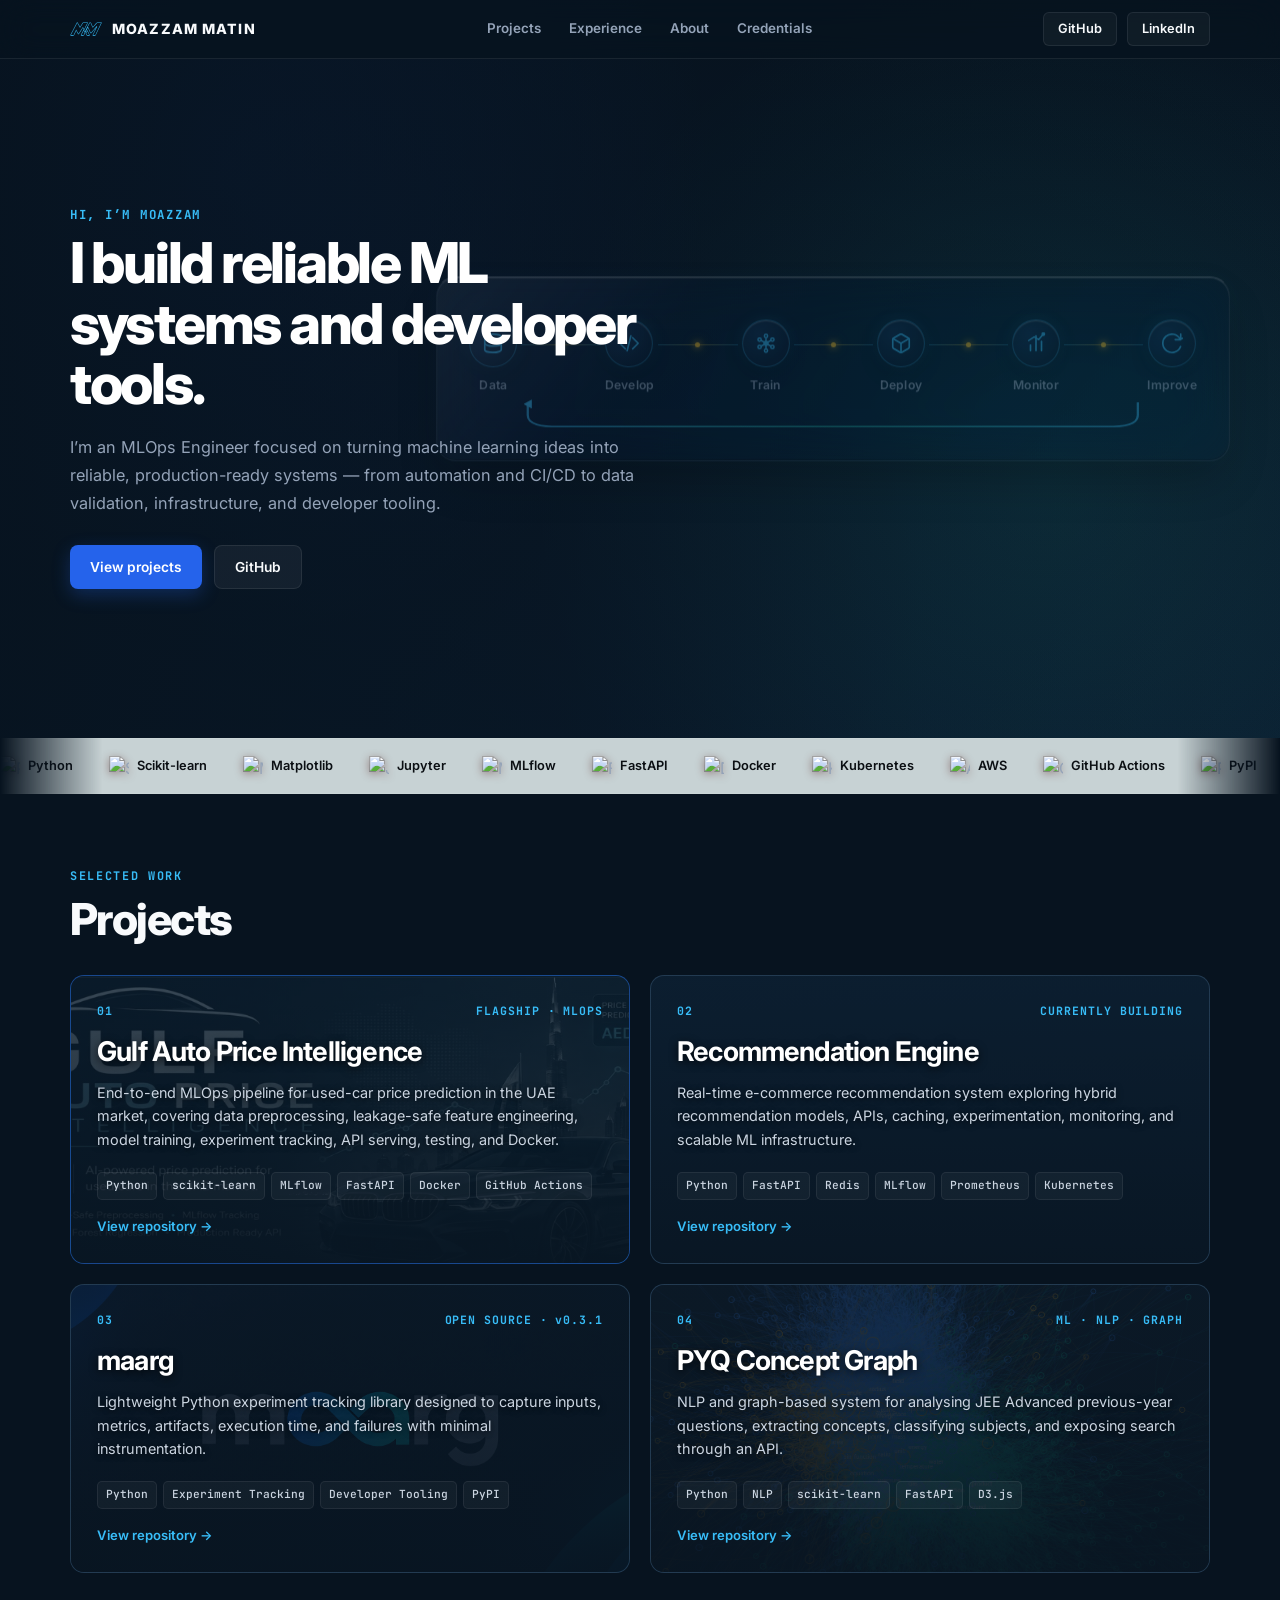
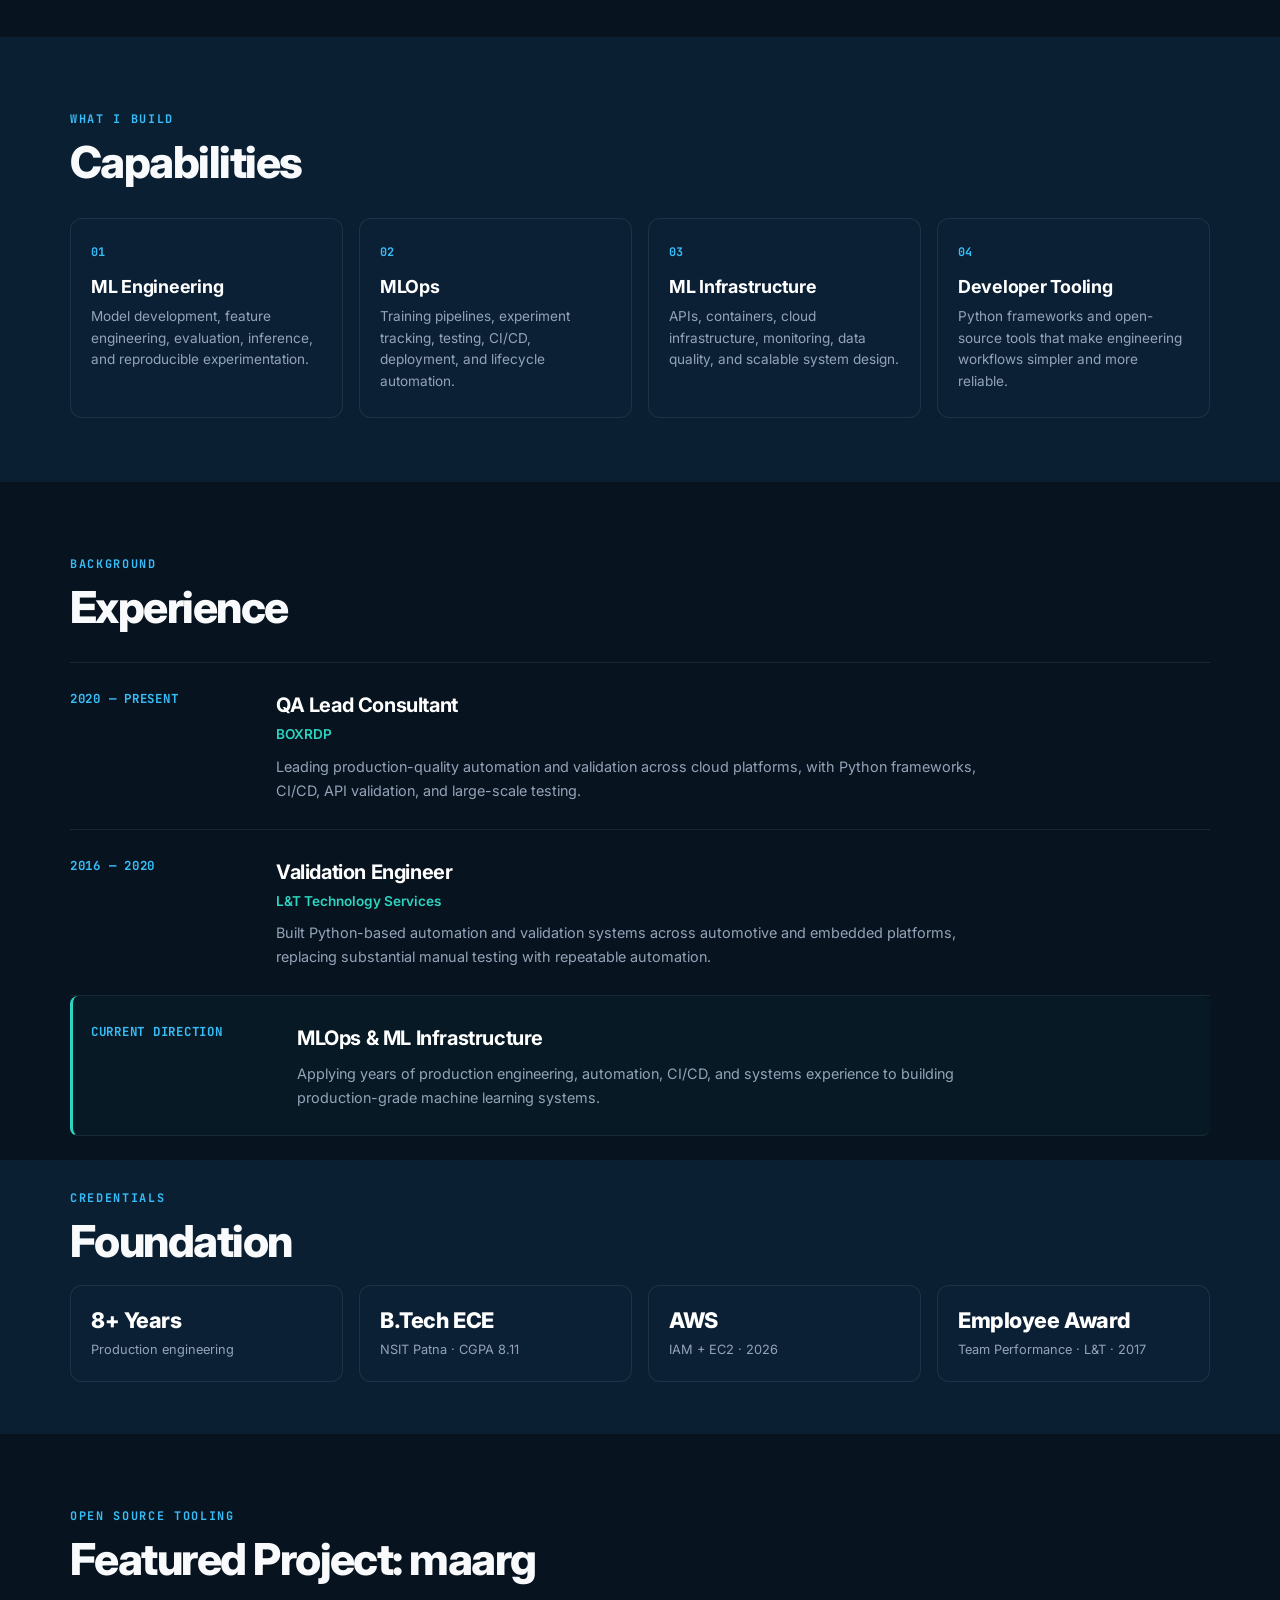
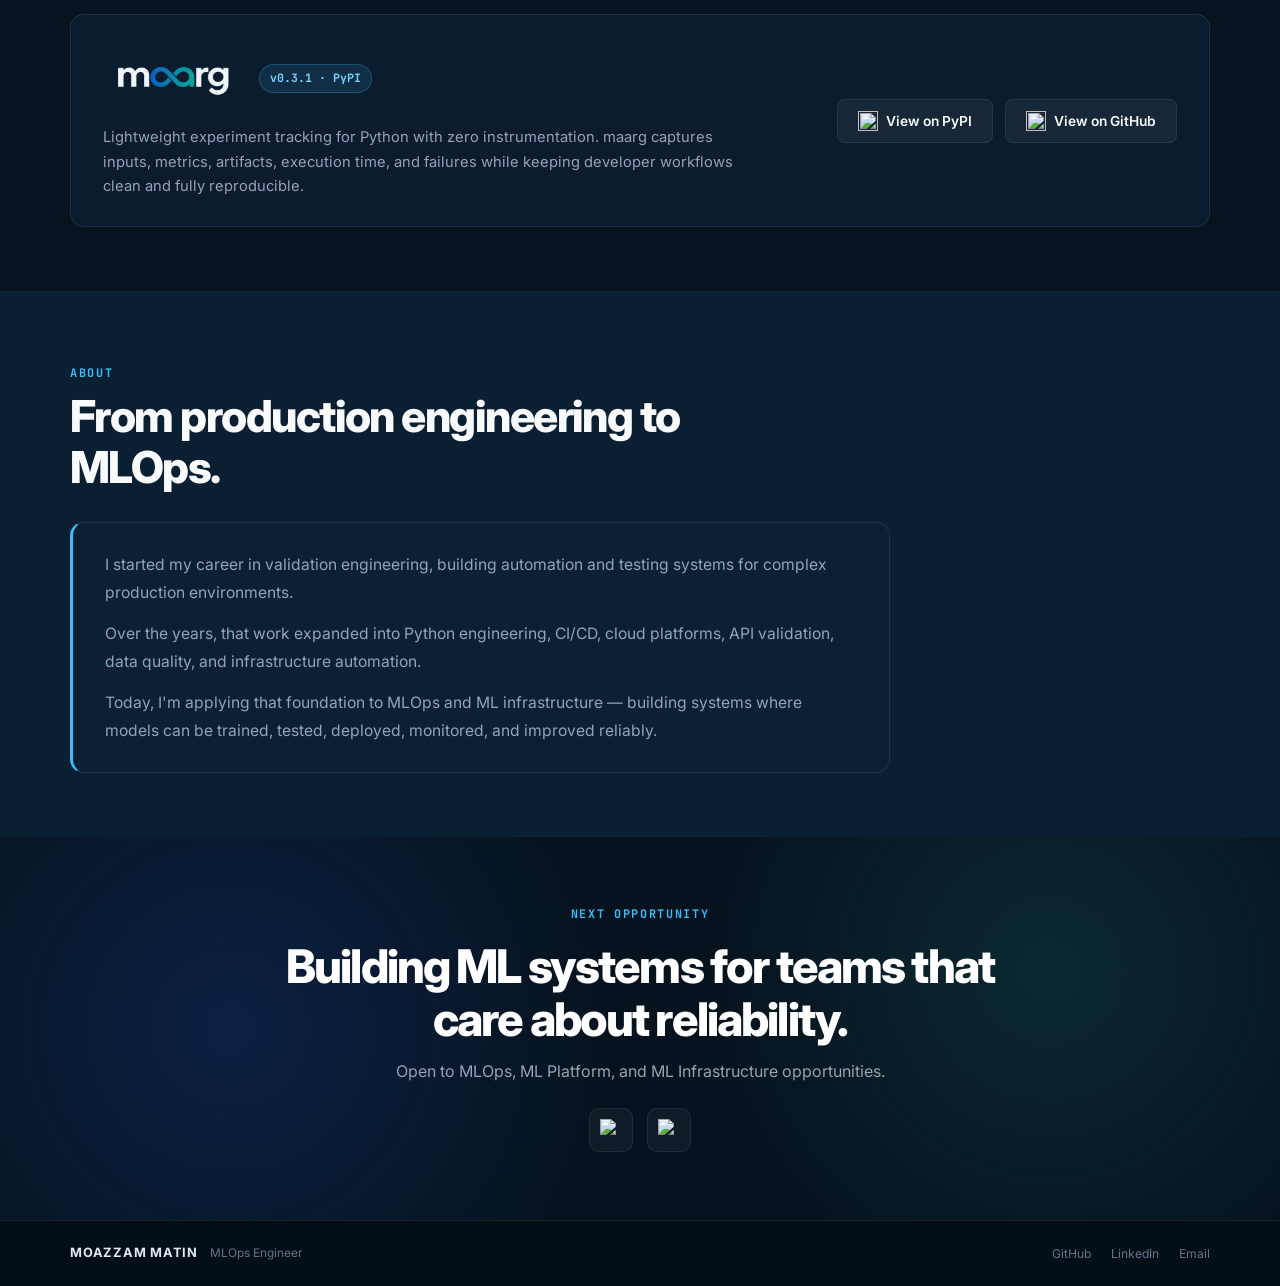
==== index.html @ cef6c8f9 "Use dedicated square favicon" ====
<!DOCTYPE html>
<html lang="en">
<head>
    <meta charset="UTF-8">
    <meta name="viewport" content="width=device-width, initial-scale=1.0">

    <meta
        name="description"
        content="Moazzam Matin — MLOps Engineer building reliable ML systems, infrastructure, and developer tooling."
    >

    <title>Moazzam Matin | MLOps Engineer</title>

    <link rel="preconnect" href="https://fonts.googleapis.com">
    <link rel="preconnect" href="https://fonts.gstatic.com" crossorigin>
    <link href="https://fonts.googleapis.com/css2?family=Inter:wght@400;500;600;700;800&family=JetBrains+Mono:wght@400;500;600&display=swap" rel="stylesheet">
    
    <link rel="icon" type="image/svg+xml" href="assets/favicon.svg" sizes="any">
    <link rel="stylesheet" href="css/style.css">
</head>

<body>

    <header>
        <nav>
            <a href="./" class="logo">
                <img src="assets/moazzam_matin_monogram.svg" alt="Moazzam Matin monogram">
                <span>MOAZZAM MATIN</span>
            </a>

            <div class="nav-links">
                <a href="#projects">Projects</a>
                <a href="#experience">Experience</a>
                <a href="#about">About</a>
                <a href="#credentials">Credentials</a>
            </div>

            <div class="nav-actions">
                <a href="https://github.com/Moazzam-Matin" target="_blank" rel="noopener">
                    GitHub
                </a>
                <a href="https://www.linkedin.com/in/moazzam-m-6a736b8b/" target="_blank" rel="noopener">
                    LinkedIn
                </a>
            </div>
        </nav>
    </header>

    <main>

        <!-- HERO -->
        <section id="hero">
            <div class="hero-content">
                <p class="eyebrow">HI, I’M MOAZZAM</p>
                <h1>
                    I build reliable
                    ML systems and
                    developer tools.
                </h1>

                <p class="hero-description">
                    I’m an MLOps Engineer focused on turning machine learning
                    ideas into reliable, production-ready systems — from
                    automation and CI/CD to data validation, infrastructure,
                    and developer tooling.
                </p>

                <div class="hero-actions">
                    <a href="#projects" class="button button-primary">
                        View projects
                    </a>

                    <a
                        href="https://github.com/Moazzam-Matin"
                        target="_blank"
                        rel="noopener"
                        class="button button-secondary"
                    >
                        GitHub
                    </a>
                </div>
            </div>

            <!-- MLOps Lifecycle Iconic Glass View -->
            <div class="mlops-glass-stage" aria-label="MLOps Production Lifecycle">
                <div class="glass-glare"></div>

                <div class="lifecycle-track">
                    <!-- 1. DATA -->
                    <div class="lifecycle-item">
                        <div class="lifecycle-icon-wrap" title="Data validation and pipelines">
                            <svg class="lifecycle-icon" viewBox="0 0 24 24" fill="none" stroke="currentColor" stroke-width="1.8" stroke-linecap="round" stroke-linejoin="round">
                                <ellipse cx="12" cy="5" rx="9" ry="3"></ellipse>
                                <path d="M21 12c0 1.66-4 3-9 3s-9-1.34-9-3"></path>
                                <path d="M3 5v14c0 1.66 4 3 9 3s9-1.34 9-3V5"></path>
                            </svg>
                        </div>
                        <span class="lifecycle-label">Data</span>
                    </div>

                    <div class="lifecycle-connector">
                        <span class="connector-line"></span>
                        <span class="connector-dot"></span>
                    </div>

                    <!-- 2. DEVELOP -->
                    <div class="lifecycle-item">
                        <div class="lifecycle-icon-wrap" title="Code, test, and feature engineering">
                            <svg class="lifecycle-icon" viewBox="0 0 24 24" fill="none" stroke="currentColor" stroke-width="1.8" stroke-linecap="round" stroke-linejoin="round">
                                <polyline points="16 18 22 12 16 6"></polyline>
                                <polyline points="8 6 2 12 8 18"></polyline>
                                <line x1="14" y1="4" x2="10" y2="20"></line>
                            </svg>
                        </div>
                        <span class="lifecycle-label">Develop</span>
                    </div>

                    <div class="lifecycle-connector">
                        <span class="connector-line"></span>
                        <span class="connector-dot"></span>
                    </div>

                    <!-- 3. TRAIN -->
                    <div class="lifecycle-item">
                        <div class="lifecycle-icon-wrap" title="Training and experiment tracking">
                            <svg class="lifecycle-icon" viewBox="0 0 24 24" fill="none" stroke="currentColor" stroke-width="1.6" stroke-linecap="round" stroke-linejoin="round">
                                <circle cx="12" cy="12" r="2.2" fill="currentColor"></circle>
                                <circle cx="12" cy="4" r="1.8"></circle>
                                <circle cx="19" cy="8" r="1.8"></circle>
                                <circle cx="19" cy="16" r="1.8"></circle>
                                <circle cx="12" cy="20" r="1.8"></circle>
                                <circle cx="5" cy="16" r="1.8"></circle>
                                <circle cx="5" cy="8" r="1.8"></circle>
                                <line x1="12" y1="6.2" x2="12" y2="9.8"></line>
                                <line x1="17.2" y1="9" x2="13.8" y2="10.8"></line>
                                <line x1="17.2" y1="15" x2="13.8" y2="13.2"></line>
                                <line x1="12" y1="17.8" x2="12" y2="14.2"></line>
                                <line x1="6.8" y1="15" x2="10.2" y2="13.2"></line>
                                <line x1="6.8" y1="9" x2="10.2" y2="10.8"></line>
                            </svg>
                        </div>
                        <span class="lifecycle-label">Train</span>
                    </div>

                    <div class="lifecycle-connector">
                        <span class="connector-line"></span>
                        <span class="connector-dot"></span>
                    </div>

                    <!-- 4. DEPLOY -->
                    <div class="lifecycle-item">
                        <div class="lifecycle-icon-wrap" title="Containerization and serving">
                            <svg class="lifecycle-icon" viewBox="0 0 24 24" fill="none" stroke="currentColor" stroke-width="1.8" stroke-linecap="round" stroke-linejoin="round">
                                <path d="M21 16V8a2 2 0 0 0-1-1.73l-7-4a2 2 0 0 0-2 0l-7 4A2 2 0 0 0 3 8v8a2 2 0 0 0 1 1.73l7 4a2 2 0 0 0 2 0l7-4A2 2 0 0 0 21 16z"></path>
                                <polyline points="3.27 6.96 12 12.01 20.73 6.96"></polyline>
                                <line x1="12" y1="22.08" x2="12" y2="12"></line>
                            </svg>
                        </div>
                        <span class="lifecycle-label">Deploy</span>
                    </div>

                    <div class="lifecycle-connector">
                        <span class="connector-line"></span>
                        <span class="connector-dot"></span>
                    </div>

                    <!-- 5. MONITOR -->
                    <div class="lifecycle-item">
                        <div class="lifecycle-icon-wrap" title="Observability and metrics">
                            <svg class="lifecycle-icon" viewBox="0 0 24 24" fill="none" stroke="currentColor" stroke-width="1.8" stroke-linecap="round" stroke-linejoin="round">
                                <line x1="18" y1="20" x2="18" y2="10"></line>
                                <line x1="12" y1="20" x2="12" y2="4"></line>
                                <line x1="6" y1="20" x2="6" y2="14"></line>
                                <polyline points="4 9 10 5 15 8 20 2" stroke-width="1.6"></polyline>
                                <circle cx="20" cy="2" r="1.2" fill="currentColor"></circle>
                            </svg>
                        </div>
                        <span class="lifecycle-label">Monitor</span>
                    </div>

                    <div class="lifecycle-connector">
                        <span class="connector-line"></span>
                        <span class="connector-dot"></span>
                    </div>

                    <!-- 6. IMPROVE -->
                    <div class="lifecycle-item">
                        <div class="lifecycle-icon-wrap" title="Retraining and feedback loop">
                            <svg class="lifecycle-icon" viewBox="0 0 24 24" fill="none" stroke="currentColor" stroke-width="1.8" stroke-linecap="round" stroke-linejoin="round">
                                <path d="M21.5 2v6h-6"></path>
                                <path d="M21.34 15.57a10 10 0 1 1-.57-8.38l5.67-1.19"></path>
                            </svg>
                        </div>
                        <span class="lifecycle-label">Improve</span>
                    </div>
                </div>

                <!-- Continuous feedback loop arrow -->
                <div class="lifecycle-loop">
                    <svg class="lifecycle-loop-svg" viewBox="0 0 520 34" fill="none" preserveAspectRatio="none">
                        <defs>
                            <linearGradient id="returnGradient" x1="100%" y1="0%" x2="0%" y2="0%">
                                <stop offset="0%" stop-color="#38BDF8" stop-opacity="0.85" />
                                <stop offset="50%" stop-color="#2DD4BF" stop-opacity="0.65" />
                                <stop offset="100%" stop-color="#38BDF8" stop-opacity="0.85" />
                            </linearGradient>
                            <marker id="arrow" viewBox="0 0 10 10" refX="5" refY="3" markerWidth="6" markerHeight="6" orient="auto-start-reverse">
                                <path d="M 0 6 L 5 0 L 10 6 z" fill="#38BDF8" />
                            </marker>
                        </defs>
                        <path d="M 478 2 V 16 C 478 26 468 28 456 28 H 64 C 52 28 42 26 42 16 V 4" stroke="url(#returnGradient)" stroke-width="1.6" fill="none" marker-end="url(#arrow)" />
                    </svg>
                </div>
            </div>
        </section>

        <!-- TECHNOLOGY STRIP -->
        <section class="technology-strip">
            <div class="technology-track">

                <!-- SET 1 -->
                <div class="technology-item">
                    <img src="https://cdn.jsdelivr.net/gh/devicons/devicon@latest/icons/python/python-original.svg" alt="Python">
                    <span>Python</span>
                </div>

                <div class="technology-item">
                    <img src="https://cdn.jsdelivr.net/gh/devicons/devicon@latest/icons/scikitlearn/scikitlearn-original.svg" alt="Scikit-learn">
                    <span>Scikit-learn</span>
                </div>

                <div class="technology-item">
                    <img src="https://cdn.jsdelivr.net/gh/devicons/devicon@latest/icons/matplotlib/matplotlib-original.svg" alt="Matplotlib">
                    <span>Matplotlib</span>
                </div>

                <div class="technology-item">
                    <img src="https://cdn.jsdelivr.net/gh/devicons/devicon@latest/icons/jupyter/jupyter-original-wordmark.svg" alt="Jupyter">
                    <span>Jupyter</span>
                </div>

                <div class="technology-item">
                    <img src="https://cdn.simpleicons.org/mlflow" alt="MLflow">
                    <span>MLflow</span>
                </div>

                <div class="technology-item">
                    <img src="https://cdn.simpleicons.org/fastapi" alt="FastAPI">
                    <span>FastAPI</span>
                </div>

                <div class="technology-item">
                    <img src="https://cdn.jsdelivr.net/gh/devicons/devicon@latest/icons/docker/docker-original.svg" alt="Docker">
                    <span>Docker</span>
                </div>

                <div class="technology-item">
                    <img src="https://cdn.jsdelivr.net/gh/devicons/devicon@latest/icons/kubernetes/kubernetes-original.svg" alt="Kubernetes">
                    <span>Kubernetes</span>
                </div>

                <div class="technology-item">
                    <img src="https://cdn.jsdelivr.net/gh/devicons/devicon@latest/icons/amazonwebservices/amazonwebservices-original-wordmark.svg" alt="AWS">
                    <span>AWS</span>
                </div>

                <div class="technology-item">
                    <img src="https://cdn.jsdelivr.net/gh/devicons/devicon@latest/icons/githubactions/githubactions-original.svg" alt="GitHub Actions">
                    <span>GitHub Actions</span>
                </div>

                <div class="technology-item">
                    <img src="https://cdn.jsdelivr.net/gh/devicons/devicon@latest/icons/pypi/pypi-original.svg" alt="PyPI">
                    <span>PyPI</span>
                </div>

                <div class="technology-item">
                    <img src="https://cdn.jsdelivr.net/gh/devicons/devicon@latest/icons/git/git-original.svg" alt="Git">
                    <span>Git</span>
                </div>

                <div class="technology-item">
                    <img src="https://cdn.jsdelivr.net/gh/devicons/devicon@latest/icons/github/github-original.svg" alt="GitHub">
                    <span>GitHub</span>
                </div>

                <div class="technology-item">
                    <img src="https://cdn.jsdelivr.net/gh/devicons/devicon@latest/icons/pytest/pytest-original.svg" alt="pytest">
                    <span>pytest</span>
                </div>

                <div class="technology-item">
                    <img src="https://cdn.jsdelivr.net/gh/devicons/devicon@latest/icons/postgresql/postgresql-original.svg" alt="PostgreSQL">
                    <span>PostgreSQL</span>
                </div>

                <div class="technology-item">
                    <img src="https://cdn.jsdelivr.net/gh/devicons/devicon@latest/icons/mysql/mysql-original.svg" alt="MySQL">
                    <span>MySQL</span>
                </div>


                <!-- SET 2 — DUPLICATE FOR CONTINUOUS LOOP -->
                <div class="technology-item">
                    <img src="https://cdn.jsdelivr.net/gh/devicons/devicon@latest/icons/python/python-original.svg" alt="Python">
                    <span>Python</span>
                </div>

                <div class="technology-item">
                    <img src="https://cdn.jsdelivr.net/gh/devicons/devicon@latest/icons/scikitlearn/scikitlearn-original.svg" alt="Scikit-learn">
                    <span>Scikit-learn</span>
                </div>

                <div class="technology-item">
                    <img src="https://cdn.jsdelivr.net/gh/devicons/devicon@latest/icons/matplotlib/matplotlib-original.svg" alt="Matplotlib">
                    <span>Matplotlib</span>
                </div>

                <div class="technology-item">
                    <img src="https://cdn.jsdelivr.net/gh/devicons/devicon@latest/icons/jupyter/jupyter-original-wordmark.svg" alt="Jupyter">
                    <span>Jupyter</span>
                </div>

                <div class="technology-item">
                    <img src="https://cdn.simpleicons.org/mlflow" alt="MLflow">
                    <span>MLflow</span>
                </div>

                <div class="technology-item">
                    <img src="https://cdn.simpleicons.org/fastapi" alt="FastAPI">
                    <span>FastAPI</span>
                </div>

                <div class="technology-item">
                    <img src="https://cdn.jsdelivr.net/gh/devicons/devicon@latest/icons/docker/docker-original.svg" alt="Docker">
                    <span>Docker</span>
                </div>

                <div class="technology-item">
                    <img src="https://cdn.jsdelivr.net/gh/devicons/devicon@latest/icons/kubernetes/kubernetes-original.svg" alt="Kubernetes">
                    <span>Kubernetes</span>
                </div>

                <div class="technology-item">
                    <img src="https://cdn.jsdelivr.net/gh/devicons/devicon@latest/icons/amazonwebservices/amazonwebservices-original-wordmark.svg" alt="AWS">
                    <span>AWS</span>
                </div>

                <div class="technology-item">
                    <img src="https://cdn.jsdelivr.net/gh/devicons/devicon@latest/icons/githubactions/githubactions-original.svg" alt="GitHub Actions">
                    <span>GitHub Actions</span>
                </div>

                <div class="technology-item">
                    <img src="https://cdn.jsdelivr.net/gh/devicons/devicon@latest/icons/pypi/pypi-original.svg" alt="PyPI">
                    <span>PyPI</span>
                </div>

                <div class="technology-item">
                    <img src="https://cdn.jsdelivr.net/gh/devicons/devicon@latest/icons/git/git-original.svg" alt="Git">
                    <span>Git</span>
                </div>

                <div class="technology-item">
                    <img src="https://cdn.jsdelivr.net/gh/devicons/devicon@latest/icons/github/github-original.svg" alt="GitHub">
                    <span>GitHub</span>
                </div>

                <div class="technology-item">
                    <img src="https://cdn.jsdelivr.net/gh/devicons/devicon@latest/icons/pytest/pytest-original.svg" alt="pytest">
                    <span>pytest</span>
                </div>

                <div class="technology-item">
                    <img src="https://cdn.jsdelivr.net/gh/devicons/devicon@latest/icons/postgresql/postgresql-original.svg" alt="PostgreSQL">
                    <span>PostgreSQL</span>
                </div>

                <div class="technology-item">
                    <img src="https://cdn.jsdelivr.net/gh/devicons/devicon@latest/icons/mysql/mysql-original.svg" alt="MySQL">
                    <span>MySQL</span>
                </div>

            </div>
        </section>
        <!-- PROJECTS -->
        <section id="projects" class="section">

            <div class="section-heading">
                <p class="eyebrow">SELECTED WORK</p>
                <h2>Projects</h2>
            </div>

            <div class="projects-grid">

                <article class="project-card project-featured">
                    <img class="project-background" src="assets/projects/gulf-auto-price-intelligence.png" alt="" aria-hidden="true">
                    <div class="project-meta">
                        <span>01</span>
                        <span>FLAGSHIP · MLOPS</span>
                    </div>

                    <h3>Gulf Auto Price Intelligence</h3>

                    <p>
                        End-to-end MLOps pipeline for used-car price prediction
                        in the UAE market, covering data preprocessing,
                        leakage-safe feature engineering, model training,
                        experiment tracking, API serving, testing, and Docker.
                    </p>

                    <div class="project-stack">
                        <span>Python</span>
                        <span>scikit-learn</span>
                        <span>MLflow</span>
                        <span>FastAPI</span>
                        <span>Docker</span>
                        <span>GitHub Actions</span>
                    </div>

                    <a
                        href="https://github.com/Moazzam-Matin/Gulf_Auto_Price_Intelligence"
                        target="_blank"
                        rel="noopener"
                        class="project-link"
                    >
                        View repository →
                    </a>
                </article>

                <article class="project-card">
                    <div class="project-meta">
                        <span>02</span>
                        <span>CURRENTLY BUILDING</span>
                    </div>

                    <h3>Recommendation Engine</h3>

                    <p>
                        Real-time e-commerce recommendation system exploring
                        hybrid recommendation models, APIs, caching,
                        experimentation, monitoring, and scalable ML
                        infrastructure.
                    </p>

                    <div class="project-stack">
                        <span>Python</span>
                        <span>FastAPI</span>
                        <span>Redis</span>
                        <span>MLflow</span>
                        <span>Prometheus</span>
                        <span>Kubernetes</span>
                    </div>

                    <a
                        href="https://github.com/Moazzam-Matin/recommendation-engine"
                        target="_blank"
                        rel="noopener"
                        class="project-link"
                    >
                        View repository →
                    </a>
                </article>

                <article class="project-card">
                    <img class="project-background" src="assets/projects/maarg.png" alt="" aria-hidden="true">
                    <div class="project-meta">
                        <span>03</span>
                        <span>OPEN SOURCE · v0.3.1</span>
                    </div>

                    <h3>maarg</h3>

                    <p>
                        Lightweight Python experiment tracking library designed
                        to capture inputs, metrics, artifacts, execution time,
                        and failures with minimal instrumentation.
                    </p>

                    <div class="project-stack">
                        <span>Python</span>
                        <span>Experiment Tracking</span>
                        <span>Developer Tooling</span>
                        <span>PyPI</span>
                    </div>

                    <a
                        href="https://github.com/Moazzam-Matin/maarg"
                        target="_blank"
                        rel="noopener"
                        class="project-link"
                    >
                        View repository →
                    </a>
                </article>

                <article class="project-card">
                    <img class="project-background" src="assets/projects/pyq-concept-graph.png" alt="" aria-hidden="true">
                    <div class="project-meta">
                        <span>04</span>
                        <span>ML · NLP · GRAPH</span>
                    </div>

                    <h3>PYQ Concept Graph</h3>

                    <p>
                        NLP and graph-based system for analysing JEE Advanced
                        previous-year questions, extracting concepts,
                        classifying subjects, and exposing search through an API.
                    </p>

                    <div class="project-stack">
                        <span>Python</span>
                        <span>NLP</span>
                        <span>scikit-learn</span>
                        <span>FastAPI</span>
                        <span>D3.js</span>
                    </div>

                    <a
                        href="https://github.com/Moazzam-Matin/pyq-concept-graph"
                        target="_blank"
                        rel="noopener"
                        class="project-link"
                    >
                        View repository →
                    </a>
                </article>

            </div>
        </section>

        <!-- CAPABILITIES -->
        <section class="section capabilities-section">

            <div class="section-heading">
                <p class="eyebrow">WHAT I BUILD</p>
                <h2>Capabilities</h2>
            </div>

            <div class="capabilities-grid">

                <div class="capability">
                    <span>01</span>
                    <h3>ML Engineering</h3>
                    <p>
                        Model development, feature engineering, evaluation,
                        inference, and reproducible experimentation.
                    </p>
                </div>

                <div class="capability">
                    <span>02</span>
                    <h3>MLOps</h3>
                    <p>
                        Training pipelines, experiment tracking, testing,
                        CI/CD, deployment, and lifecycle automation.
                    </p>
                </div>

                <div class="capability">
                    <span>03</span>
                    <h3>ML Infrastructure</h3>
                    <p>
                        APIs, containers, cloud infrastructure, monitoring,
                        data quality, and scalable system design.
                    </p>
                </div>

                <div class="capability">
                    <span>04</span>
                    <h3>Developer Tooling</h3>
                    <p>
                        Python frameworks and open-source tools that make
                        engineering workflows simpler and more reliable.
                    </p>
                </div>

            </div>
        </section>

        <!-- EXPERIENCE -->
        <section id="experience" class="section">

            <div class="section-heading">
                <p class="eyebrow">BACKGROUND</p>
                <h2>Experience</h2>
            </div>

            <div class="experience-list">

                <article class="experience-item">
                    <div class="experience-date">
                        2020 — PRESENT
                    </div>

                    <div class="experience-content">
                        <h3>QA Lead Consultant</h3>
                        <p class="company">BOXRDP</p>

                        <p>
                            Leading production-quality automation and validation
                            across cloud platforms, with Python frameworks,
                            CI/CD, API validation, and large-scale testing.
                        </p>
                    </div>
                </article>

                <article class="experience-item">
                    <div class="experience-date">
                        2016 — 2020
                    </div>

                    <div class="experience-content">
                        <h3>Validation Engineer</h3>
                        <p class="company">L&T Technology Services</p>

                        <p>
                            Built Python-based automation and validation systems
                            across automotive and embedded platforms, replacing
                            substantial manual testing with repeatable automation.
                        </p>
                    </div>
                </article>

                <article class="experience-item current-direction">
                    <div class="experience-date">
                        CURRENT DIRECTION
                    </div>

                    <div class="experience-content">
                        <h3>MLOps &amp; ML Infrastructure</h3>
                        <p>
                            Applying years of production engineering,
                            automation, CI/CD, and systems experience to
                            building production-grade machine learning systems.
                        </p>
                    </div>
                </article>

            </div>
        </section>

        <!-- CREDENTIALS -->
        <section id="credentials" class="section">

            <div class="section-heading">
                <p class="eyebrow">CREDENTIALS</p>
                <h2>Foundation</h2>
            </div>

            <div class="credentials-grid">

                <div class="credential">
                    <strong>8+ Years</strong>
                    <span>Production engineering</span>
                </div>

                <div class="credential">
                    <strong>B.Tech ECE</strong>
                    <span>NSIT Patna · CGPA 8.11</span>
                </div>

                <div class="credential">
                    <strong>AWS</strong>
                    <span>IAM + EC2 · 2026</span>
                </div>

                <div class="credential">
                    <strong>Employee Award</strong>
                    <span>Team Performance · L&amp;T · 2017</span>
                </div>

            </div>
        </section>

        <!-- OPEN SOURCE -->
        <section class="section open-source">

            <div class="section-heading">
                <p class="eyebrow">OPEN SOURCE TOOLING</p>
                <h2>Featured Project: maarg</h2>
            </div>

            <div class="open-source-content">

                <div class="open-source-main">
                    <div class="open-source-header">
                        <img
                            src="assets/maarg_logo_dark.svg"
                            alt="maarg logo"
                            class="open-source-logo-img"
                        >
                        <span class="open-source-version">
                            v0.3.1 · PyPI
                        </span>
                    </div>

                    <p>
                        Lightweight experiment tracking for Python with zero
                        instrumentation. maarg captures inputs, metrics, artifacts,
                        execution time, and failures while keeping developer
                        workflows clean and fully reproducible.
                    </p>
                </div>
                <div class="open-source-actions">
                    <a
                        href="https://pypi.org/project/maarg/0.3.1/"
                        target="_blank"
                        rel="noopener"
                        class="button button-secondary"
                    >
                        <img
                            src="https://cdn.jsdelivr.net/gh/devicons/devicon@latest/icons/pypi/pypi-original.svg"
                            alt=""
                            class="button-icon"
                        >
                        View on PyPI
                    </a>

                    <a
                        href="https://github.com/Moazzam-Matin/maarg"
                        target="_blank"
                        rel="noopener"
                        class="button button-secondary"
                    >
                        <img
                            src="https://cdn.jsdelivr.net/gh/devicons/devicon@latest/icons/github/github-original.svg"
                            alt=""
                            class="button-icon"
                        >
                        View on GitHub
                    </a>
                </div>

            </div>
        </section>

        <!-- ABOUT -->
        <section id="about" class="section about-section">

            <div class="section-heading">
                <p class="eyebrow">ABOUT</p>
                <h2>From production engineering to MLOps.</h2>
            </div>

            <div class="about-content">

                <p>
                    I started my career in validation engineering, building
                    automation and testing systems for complex production
                    environments.
                </p>

                <p>
                    Over the years, that work expanded into Python engineering,
                    CI/CD, cloud platforms, API validation, data quality, and
                    infrastructure automation.
                </p>

                <p>
                    Today, I'm applying that foundation to MLOps and ML
                    infrastructure — building systems where models can be
                    trained, tested, deployed, monitored, and improved
                    reliably.
                </p>

            </div>
        </section>

        <!-- CTA -->
        <section class="cta">

            <p class="eyebrow">NEXT OPPORTUNITY</p>

            <h2>
                Building ML systems for teams
                that care about reliability.
            </h2>

            <p>
                Open to MLOps, ML Platform, and ML Infrastructure opportunities.
            </p>

            <div class="hero-actions">
                <a
                    href="https://www.linkedin.com/in/moazzam-m-6a736b8b/"
                    target="_blank"
                    rel="noopener"
                    class="social-icon"
                    aria-label="LinkedIn"
                >
                    <img
                        src="https://cdn.jsdelivr.net/gh/devicons/devicon@latest/icons/linkedin/linkedin-original.svg"
                        alt="linkedin"
                    >
                </a>

                <a
                    href="mailto:matin.moazzam01@gmail.com"
                    class="social-icon"
                    aria-label="Email"
                >
                    <img
                        src="https://cdn.simpleicons.org/gmail/EA4335"
                        alt="email"
                    >
                </a>
            </div>

        </section>

    </main>

    <footer>
        <div>
            <strong>MOAZZAM MATIN</strong>
            <span>MLOps Engineer</span>
        </div>

        <div class="footer-links">
            <a
                href="https://github.com/Moazzam-Matin"
                target="_blank"
                rel="noopener"
            >
                GitHub
            </a>

            <a
                href="https://www.linkedin.com/in/moazzam-m-6a736b8b/"
                target="_blank"
                rel="noopener"
            >
                LinkedIn
            </a>

            <a href="mailto:matin.moazzam01@gmail.com">
                Email
            </a>
        </div>
    </footer>

    <script src="js/script.js"></script>

</body>
</html>
---- css/style.css ----
/* =========================================================
   MOAZZAM MATIN — MLOps Engineer Portfolio
   Polished, cohesive dark theme with refined spacing
   ========================================================= */

:root {
    /* Palette */
    --bg-main: #07131F;
    --bg-surface: #0B1F33;
    --bg-surface-elevated: #0F2842;
    --bg-card: rgba(14, 34, 56, 0.65);
    --bg-card-hover: rgba(18, 44, 72, 0.85);
    --bg-glass: rgba(7, 19, 31, 0.85);

    --border: rgba(255, 255, 255, 0.08);
    --border-hover: rgba(56, 189, 248, 0.35);
    --border-light: rgba(255, 255, 255, 0.14);

    --blue: #2563EB;
    --blue-dark: #1D4ED8;
    --blue-glow: rgba(37, 99, 235, 0.28);

    --cyan: #38BDF8;
    --cyan-glow: rgba(56, 189, 248, 0.20);
    --teal: #2DD4BF;

    --text-primary: #F8FAFC;
    --text-secondary: #94A3B8;
    --text-muted: #64748B;
    --text-bright: #E2E8F0;

    --max-width: 1140px;
    --font-sans: 'Inter', -apple-system, BlinkMacSystemFont, "Segoe UI", Roboto, sans-serif;
    --font-mono: 'JetBrains Mono', SFMono-Regular, Menlo, Monaco, Consolas, monospace;
}

/* =========================================================
   RESET & BASE
   ========================================================= */

*, *::before, *::after {
    margin: 0;
    padding: 0;
    box-sizing: border-box;
}

html {
    scroll-behavior: smooth;
    color-scheme: dark;
}

body {
    font-family: var(--font-sans);
    background-color: var(--bg-main);
    color: var(--text-secondary);
    line-height: 1.6;
    overflow-x: hidden;
    -webkit-font-smoothing: antialiased;
    -moz-osx-font-smoothing: grayscale;
}

a {
    color: inherit;
    text-decoration: none;
}

button, a {
    -webkit-tap-highlight-color: transparent;
}

::selection {
    background: var(--blue);
    color: #FFFFFF;
}

/* =========================================================
   GLOBAL SECTIONS & HEADINGS
   ========================================================= */

.section {
    padding: 68px max(24px, calc((100vw - var(--max-width)) / 2)) 64px;
}

section[id] {
    scroll-margin-top: 68px;
}

.section-heading {
    max-width: 760px;
    margin-bottom: 30px;
}

.eyebrow {
    font-family: var(--font-mono);
    font-size: 0.74rem;
    font-weight: 700;
    letter-spacing: 0.14em;
    text-transform: uppercase;
    color: var(--cyan);
    margin-bottom: 8px;
    display: inline-flex;
    align-items: center;
    gap: 8px;
}

.section-heading h2 {
    font-size: clamp(1.9rem, 3.8vw, 2.75rem);
    line-height: 1.15;
    letter-spacing: -0.035em;
    font-weight: 800;
    color: var(--text-primary);
}

/* =========================================================
   HEADER / NAVIGATION
   ========================================================= */

header {
    position: fixed;
    top: 0;
    left: 0;
    right: 0;
    z-index: 1000;
    background: var(--bg-glass);
    border-bottom: 1px solid var(--border);
    backdrop-filter: blur(16px);
    -webkit-backdrop-filter: blur(16px);
}

nav {
    width: min(100% - 32px, var(--max-width));
    min-height: 58px;
    margin: 0 auto;
    display: flex;
    align-items: center;
    justify-content: space-between;
    gap: 20px;
}

.logo {
    display: inline-flex;
    align-items: center;
    gap: 10px;
    flex-shrink: 0;
    font-size: 0.88rem;
    font-weight: 800;
    letter-spacing: 0.08em;
    color: var(--text-primary);
    transition: opacity 0.2s ease;
}

.logo:hover {
    opacity: 0.85;
}

.logo img {
    width: 32px;
    height: 22px;
    object-fit: contain;
    display: block;
}

.nav-links {
    display: flex;
    align-items: center;
    gap: 28px;
}

.nav-links a {
    position: relative;
    font-size: 0.84rem;
    font-weight: 600;
    color: var(--text-secondary);
    padding: 6px 0;
    transition: color 0.2s ease;
}

.nav-links a::after {
    content: "";
    position: absolute;
    left: 0;
    bottom: -2px;
    width: 0;
    height: 2px;
    border-radius: 2px;
    background: var(--cyan);
    transition: width 0.2s ease;
}

.nav-links a:hover {
    color: var(--cyan);
}

.nav-links a:hover::after,
.nav-links a.active::after {
    width: 100%;
}

.nav-links a.active {
    color: var(--cyan);
}

.nav-actions {
    display: flex;
    align-items: center;
    gap: 10px;
}

.nav-actions a {
    padding: 6px 14px;
    border-radius: 6px;
    font-size: 0.8rem;
    font-weight: 600;
    color: var(--text-primary);
    background: rgba(255, 255, 255, 0.04);
    border: 1px solid var(--border);
    transition: all 0.2s ease;
}

.nav-actions a:hover {
    background: rgba(56, 189, 248, 0.12);
    border-color: var(--cyan);
    color: #FFFFFF;
}

/* =========================================================
   HERO
   ========================================================= */

#hero {
    min-height: 82vh;
    padding: 104px max(24px, calc((100vw - var(--max-width)) / 2)) 52px;
    display: flex;
    align-items: center;
    background:
        radial-gradient(circle at 18% 22%, rgba(37, 99, 235, 0.18) 0%, transparent 40%),
        radial-gradient(circle at 82% 65%, rgba(45, 212, 190, 0.12) 0%, transparent 45%),
        linear-gradient(180deg, #07131F 0%, #0B1F33 100%);
    position: relative;
    overflow: hidden;
}

#hero::after {
    content: "";
    position: absolute;
    inset: 0;
    background: linear-gradient(
        90deg,
        rgba(7, 19, 31, 0.92) 0%,
        rgba(7, 19, 31, 0.68) 42%,
        rgba(7, 19, 31, 0.30) 72%,
        rgba(7, 19, 31, 0.18) 100%
    );
    pointer-events: none;
    z-index: 1;
}

.hero-content {
    position: relative;
    z-index: 3;
    width: min(620px, 100%);
}

#hero .eyebrow {
    font-size: 0.78rem;
    margin-bottom: 8px;
}

#hero h1 {
    font-size: clamp(2.4rem, 4.4vw, 3.8rem);
    line-height: 1.08;
    letter-spacing: -0.04em;
    font-weight: 800;
    color: #FFFFFF;
}

.hero-description {
    max-width: 580px;
    margin-top: 18px;
    font-size: 1.02rem;
    line-height: 1.72;
    color: var(--text-secondary);
}

.hero-actions {
    display: flex;
    flex-wrap: wrap;
    gap: 12px;
    margin-top: 28px;
}

/* =========================================================
   BUTTONS
   ========================================================= */

.button {
    min-height: 44px;
    display: inline-flex;
    align-items: center;
    justify-content: center;
    padding: 0 20px;
    border-radius: 8px;
    font-size: 0.86rem;
    font-weight: 600;
    transition: all 0.2s ease;
    cursor: pointer;
    border: none;
}

.button:hover {
    transform: translateY(-2px);
}

.button-primary {
    color: #FFFFFF;
    background: var(--blue);
    box-shadow: 0 6px 18px var(--blue-glow);
}

.button-primary:hover {
    background: var(--blue-dark);
    box-shadow: 0 8px 24px rgba(37, 99, 235, 0.45);
}

.button-secondary {
    color: var(--text-primary);
    background: rgba(255, 255, 255, 0.05);
    border: 1px solid var(--border);
}

.button-secondary:hover {
    background: rgba(255, 255, 255, 0.10);
    border-color: var(--border-light);
    color: #FFFFFF;
}

/* =========================================================
   MLOPS LIFECYCLE (ICONIC GLASS VIEW)
   Looks like it is behind a semi-transparent glass panel
   ========================================================= */

.mlops-glass-stage {
    position: absolute;
    top: 50%;
    right: max(20px, calc((100vw - var(--max-width)) / 2 - 20px));
    width: min(900px, 62vw);
    padding: 42px 32px 28px;
    border-radius: 20px;
    background: rgba(8, 22, 40, 0.48);
    border: 1px solid rgba(255, 255, 255, 0.14);
    border-top: 1.5px solid rgba(255, 255, 255, 0.35);
    backdrop-filter: blur(24px) saturate(180%);
    -webkit-backdrop-filter: blur(24px) saturate(180%);
    box-shadow:
        0 24px 48px -8px rgba(0, 0, 0, 0.55),
        inset 0 1px 1px rgba(255, 255, 255, 0.32),
        inset 0 -1px 1px rgba(0, 0, 0, 0.35),
        0 0 24px rgba(56, 189, 248, 0.08);
    overflow: hidden;
    z-index: 2;
    transform: translateY(-50%);
    opacity: 0.38;
    transition: transform 0.3s ease, border-color 0.3s ease, box-shadow 0.3s ease;
}

.mlops-glass-stage:hover {
    border-color: rgba(56, 189, 248, 0.35);
    border-top-color: rgba(255, 255, 255, 0.50);
    box-shadow:
        0 30px 60px -8px rgba(0, 0, 0, 0.65),
        inset 0 1px 2px rgba(255, 255, 255, 0.40),
        0 0 32px rgba(56, 189, 248, 0.18);
    transform: translateY(calc(-50% - 2px));
}

/* Glass specular glare reflection */
.glass-glare {
    position: absolute;
    inset: 0;
    border-radius: inherit;
    background: linear-gradient(
        130deg,
        rgba(255, 255, 255, 0.14) 0%,
        rgba(255, 255, 255, 0.02) 28%,
        transparent 55%,
        rgba(56, 189, 248, 0.04) 100%
    );
    pointer-events: none;
    z-index: 3;
}

/* Lifecycle horizontal track */
.lifecycle-track {
    display: flex;
    align-items: center;
    justify-content: space-between;
    position: relative;
    z-index: 2;
    width: 100%;
}

.lifecycle-item {
    display: flex;
    flex-direction: column;
    align-items: center;
    gap: 8px;
    flex-shrink: 0;
}

.lifecycle-icon-wrap {
    width: 48px;
    height: 48px;
    border-radius: 50%;
    display: flex;
    align-items: center;
    justify-content: center;
    background: radial-gradient(circle at 35% 30%, rgba(20, 50, 85, 0.85), rgba(7, 20, 36, 0.95));
    border: 1.5px solid rgba(56, 189, 248, 0.38);
    color: var(--cyan);
    box-shadow:
        0 6px 16px rgba(0, 0, 0, 0.4),
        inset 0 1px 1px rgba(255, 255, 255, 0.28),
        0 0 14px rgba(56, 189, 248, 0.18);
    transition: all 0.25s ease;
    cursor: pointer;
}

.lifecycle-item:hover .lifecycle-icon-wrap {
    transform: scale(1.1);
    border-color: #38BDF8;
    color: #FFFFFF;
    box-shadow:
        0 8px 24px rgba(0, 0, 0, 0.5),
        inset 0 1px 2px rgba(255, 255, 255, 0.42),
        0 0 22px rgba(56, 189, 248, 0.5);
}

.lifecycle-icon {
    width: 22px;
    height: 22px;
    display: block;
    transition: transform 0.25s ease;
}

.lifecycle-label {
    font-size: 0.76rem;
    font-weight: 600;
    color: var(--text-secondary);
    letter-spacing: 0.02em;
    transition: color 0.2s ease;
}

.lifecycle-item:hover .lifecycle-label {
    color: var(--text-primary);
}

/* Connecting lines with glowing dots */
.lifecycle-connector {
    flex: 1;
    display: flex;
    align-items: center;
    justify-content: center;
    position: relative;
    height: 2px;
    min-width: 12px;
    margin: 0 4px;
    margin-bottom: 24px;
}

.connector-line {
    position: absolute;
    inset: 0;
    background: linear-gradient(
        90deg,
        rgba(56, 189, 248, 0.45),
        rgba(251, 191, 36, 0.55),
        rgba(56, 189, 248, 0.45)
    );
    height: 1.5px;
    opacity: 0.85;
}

.connector-dot {
    width: 5px;
    height: 5px;
    border-radius: 50%;
    background: #FBBF24;
    box-shadow: 0 0 6px #FBBF24, 0 0 12px rgba(251, 191, 36, 0.6);
    position: relative;
    z-index: 1;
}

/* Return feedback loop */
.lifecycle-loop {
    width: 100%;
    margin-top: 6px;
    position: relative;
    z-index: 2;
}

.lifecycle-loop-svg {
    width: 100%;
    height: 32px;
    display: block;
    overflow: visible;
}

/* =========================================================
   TECHNOLOGY STRIP
   ========================================================= */

.technology-strip {
    min-height: 56px;
    padding: 14px 0;
    display: flex;
    align-items: center;
    background: #c7d2d4;
    border-top: 1px solid var(--border);
    border-bottom: 1px solid var(--border);
    overflow: hidden;
    mask-image: linear-gradient(to right, transparent, rgb(80, 77, 110) 8%, rgb(130, 119, 156) 92%, transparent);
    -webkit-mask-image: linear-gradient(to right, transparent, rgb(94, 91, 98) 8%, rgb(73, 71, 79) 92%, transparent);
}

.technology-track {
    display: flex;
    align-items: center;
    width: max-content;
    gap: 36px;
    animation: technology-marquee 32s linear infinite;
}

.technology-item {
    display: inline-flex;
    align-items: center;
    gap: 8px;
    white-space: nowrap;
    flex-shrink: 0;
}

.technology-item img {
    width: 20px;
    height: 20px;
    display: block;
    object-fit: contain;
    filter: drop-shadow(0 2px 4px rgb(151, 134, 134));
}

.technology-item span {
    font-size: 0.8rem;
    font-weight: 600;
    color: #0b0f13;
}

@keyframes technology-marquee {
    from {
        transform: translateX(0);
    }
    to {
        transform: translateX(-50%);
    }
}

/* =========================================================
   PROJECTS
   ========================================================= */

#projects {
    background: var(--bg-main);
}

.projects-grid {
    display: grid;
    grid-template-columns: repeat(2, minmax(0, 1fr));
    gap: 20px;
}

.project-card {
    position: relative;
    overflow: hidden;
    padding: 26px;
    display: flex;
    flex-direction: column;
    border-radius: 14px;
    background: linear-gradient(145deg, #102A43, #0F2941);
    border: 1px solid var(--border);
    isolation: isolate;
    transition: transform 0.25s ease, border-color 0.25s ease, box-shadow 0.25s ease;
}

.project-background {
    position: absolute;
    inset: 0;
    width: 100%;
    height: 100%;
    object-fit: cover;
    object-position: center;
    opacity: 0.42;
    pointer-events: none;
    z-index: -2;
    transition: opacity 0.3s ease, transform 0.4s ease;
}

.project-card::after {
    content: "";
    position: absolute;
    inset: 0;
    background: linear-gradient(
        180deg,
        rgba(8, 20, 32, 0.55) 0%,
        rgba(8, 20, 32, 0.72) 55%,
        rgba(8, 20, 32, 0.88) 100%
    );
    pointer-events: none;
    z-index: -1;
}

.project-card > *:not(.project-background) {
    position: relative;
    z-index: 1;
}

.project-card:hover {
    transform: translateY(-4px);
    border-color: var(--border-hover);
    box-shadow: 0 16px 36px rgba(0, 0, 0, 0.45);
}

.project-card:hover .project-background {
    opacity: 0.55;
    transform: scale(1.02);
}

.project-featured {
    border-color: rgba(37, 99, 235, 0.4);
    background: linear-gradient(145deg, #12334D, #103C54);
}

.project-meta {
    display: flex;
    justify-content: space-between;
    align-items: center;
    gap: 15px;
    margin-bottom: 16px;
    font-family: var(--font-mono);
    font-size: 0.72rem;
    font-weight: 700;
    letter-spacing: 0.08em;
    color: var(--cyan);
}

.project-card h3 {
    font-size: clamp(1.35rem, 2.4vw, 1.7rem);
    line-height: 1.2;
    letter-spacing: -0.03em;
    color: #FFFFFF;
    font-weight: 700;
    text-shadow: 0 2px 8px rgba(0, 0, 0, 0.75);
}

.project-card > p {
    margin-top: 12px;
    font-size: 0.9rem;
    line-height: 1.65;
    color: #CBD5E1;
    text-shadow: 0 1px 6px rgba(0, 0, 0, 0.75);
}

.project-stack {
    display: flex;
    flex-wrap: wrap;
    gap: 6px;
    margin-top: auto;
    padding-top: 20px;
}

.project-stack span {
    padding: 4px 8px;
    border-radius: 5px;
    background: rgba(255, 255, 255, 0.04);
    border: 1px solid rgba(255, 255, 255, 0.07);
    font-family: var(--font-mono);
    font-size: 0.7rem;
    font-weight: 500;
    color: #CBD5E1;
}

.project-link {
    display: inline-flex;
    align-items: center;
    gap: 6px;
    margin-top: 16px;
    font-size: 0.82rem;
    font-weight: 600;
    color: var(--cyan);
    transition: all 0.2s ease;
}

.project-link:hover {
    color: #FFFFFF;
    transform: translateX(3px);
}

/* =========================================================
   CAPABILITIES
   ========================================================= */

.capabilities-section {
    background: var(--bg-surface);
}

.capabilities-grid {
    display: grid;
    grid-template-columns: repeat(4, minmax(0, 1fr));
    gap: 16px;
}

.capability {
    padding: 24px 20px;
    border-radius: 12px;
    background: var(--bg-card);
    border: 1px solid var(--border);
    transition: transform 0.2s ease, border-color 0.2s ease, box-shadow 0.2s ease;
    display: flex;
    flex-direction: column;
}

.capability:hover {
    transform: translateY(-3px);
    border-color: var(--border-hover);
    background: var(--bg-card-hover);
    box-shadow: 0 12px 28px rgba(0, 0, 0, 0.25);
}

.capability > span {
    font-family: var(--font-mono);
    font-size: 0.74rem;
    font-weight: 700;
    color: var(--cyan);
}

.capability h3 {
    margin-top: 14px;
    font-size: 1.12rem;
    line-height: 1.25;
    letter-spacing: -0.015em;
    color: #FFFFFF;
    font-weight: 700;
}

.capability p {
    margin-top: 8px;
    font-size: 0.85rem;
    line-height: 1.6;
    color: var(--text-secondary);
}

/* =========================================================
   EXPERIENCE
   ========================================================= */

#experience {
    background: var(--bg-main);
    padding-bottom: 24px;
}

.experience-list {
    border-top: 1px solid var(--border);
}

.experience-item {
    display: grid;
    grid-template-columns: 170px 1fr;
    gap: 36px;
    padding: 26px 0;
    border-bottom: 1px solid var(--border);
}

.experience-date {
    font-family: var(--font-mono);
    font-size: 0.78rem;
    font-weight: 700;
    letter-spacing: 0.06em;
    color: var(--cyan);
}

.experience-content h3 {
    font-size: 1.25rem;
    font-weight: 700;
    letter-spacing: -0.02em;
    color: #FFFFFF;
}

.experience-content .company {
    display: inline-block;
    margin-top: 3px;
    font-size: 0.85rem;
    font-weight: 600;
    color: var(--teal);
}

.experience-content > p:last-child {
    max-width: 740px;
    margin-top: 8px;
    font-size: 0.9rem;
    line-height: 1.65;
    color: var(--text-secondary);
}

.current-direction {
    background: rgba(45, 212, 190, 0.03);
    padding-left: 18px;
    padding-right: 18px;
    border-radius: 8px;
    border-left: 3px solid var(--teal);
}

/* =========================================================
   CREDENTIALS (FOUNDATION)
   ========================================================= */

#credentials {
    background: var(--bg-surface);
    padding-top: 24px;
    padding-bottom: 52px;
}

#credentials .section-heading {
    margin-bottom: 18px;
}

.credentials-grid {
    display: grid;
    grid-template-columns: repeat(4, minmax(0, 1fr));
    gap: 16px;
}

.credential {
    padding: 22px 20px;
    display: flex;
    flex-direction: column;
    justify-content: center;
    border-radius: 12px;
    background: var(--bg-card);
    border: 1px solid var(--border);
    transition: transform 0.2s ease, border-color 0.2s ease;
}

.credential:hover {
    transform: translateY(-2px);
    border-color: var(--border-hover);
}

.credential strong {
    font-size: 1.35rem;
    line-height: 1.2;
    letter-spacing: -0.02em;
    font-weight: 800;
    color: #FFFFFF;
}

.credential span {
    margin-top: 6px;
    font-size: 0.8rem;
    line-height: 1.5;
    color: var(--text-secondary);
}

/* =========================================================
   OPEN SOURCE
   ========================================================= */

.open-source {
    background: var(--bg-main);
}

.open-source-content {
    padding: 28px 32px;
    display: grid;
    grid-template-columns: 1fr auto;
    align-items: center;
    gap: 36px;
    border-radius: 14px;
    background: var(--bg-card);
    border: 1px solid var(--border);
}

.open-source-header {
    display: flex;
    align-items: center;
    gap: 16px;
    margin-bottom: 12px;
}

.open-source-logo-img {
    width: 140px;
    height: auto;
    object-fit: contain;
    display: block;
}

.open-source-version {
    display: inline-block;
    padding: 4px 10px;
    border-radius: 999px;
    background: rgba(56, 189, 248, 0.12);
    border: 1px solid rgba(56, 189, 248, 0.25);
    color: #7DD3FC;
    font-family: var(--font-mono);
    font-size: 0.72rem;
    font-weight: 700;
}

.open-source-main p {
    max-width: 660px;
    font-size: 0.92rem;
    line-height: 1.65;
    color: var(--text-secondary);
}

.open-source-actions {
    display: flex;
    flex-wrap: wrap;
    gap: 12px;
}

.button-icon {
    width: 20px;
    height: 20px;
    object-fit: contain;
    display: block;
    margin-right: 8px;
}

/* =========================================================
   ABOUT
   ========================================================= */

.about-section {
    background: var(--bg-surface);
}

.about-content {
    max-width: 820px;
    padding: 28px 32px;
    border-radius: 14px;
    background: var(--bg-card);
    border: 1px solid var(--border);
    border-left: 3px solid var(--cyan);
}

.about-content p {
    font-size: 0.98rem;
    line-height: 1.75;
    color: var(--text-secondary);
}

.about-content p + p {
    margin-top: 14px;
}

/* =========================================================
   CTA
   ========================================================= */

.cta {
    padding: 68px max(24px, calc((100vw - var(--max-width)) / 2));
    background:
        radial-gradient(circle at 18% 50%, rgba(37, 99, 235, 0.18), transparent 35%),
        radial-gradient(circle at 82% 35%, rgba(45, 212, 190, 0.12), transparent 32%),
        #06121E;
    color: #FFFFFF;
    text-align: center;
    display: flex;
    flex-direction: column;
    align-items: center;
}

.cta h2 {
    max-width: 720px;
    font-size: clamp(1.9rem, 3.8vw, 2.9rem);
    line-height: 1.15;
    letter-spacing: -0.04em;
    font-weight: 800;
    color: #FFFFFF;
    margin-top: 8px;
}

.cta > p:not(.eyebrow) {
    max-width: 560px;
    margin-top: 12px;
    font-size: 1rem;
    color: var(--text-secondary);
}

.cta .hero-actions {
    justify-content: center;
    margin-top: 24px;
    gap: 14px;
}

.social-icon {
    width: 44px;
    height: 44px;
    display: inline-flex;
    align-items: center;
    justify-content: center;
    border: 1px solid var(--border);
    border-radius: 10px;
    background: rgba(255, 255, 255, 0.04);
    transition: all 0.2s ease;
    text-decoration: none;
}

.social-icon:hover {
    background: rgba(56, 189, 248, 0.12);
    border-color: var(--cyan);
    transform: translateY(-2px);
}

.social-icon img {
    width: 22px;
    height: 22px;
    display: block;
    object-fit: contain;
}

/* =========================================================
   FOOTER
   ========================================================= */

footer {
    padding: 22px max(24px, calc((100vw - var(--max-width)) / 2));
    display: flex;
    align-items: center;
    justify-content: space-between;
    gap: 20px;
    background: #040E17;
    border-top: 1px solid var(--border);
    color: #FFFFFF;
}

footer > div:first-child {
    display: flex;
    align-items: center;
    gap: 12px;
}

footer strong {
    font-size: 0.8rem;
    letter-spacing: 0.06em;
    color: var(--text-bright);
}

footer > div:first-child span {
    font-size: 0.74rem;
    color: var(--text-muted);
}

.footer-links {
    display: flex;
    gap: 20px;
}

.footer-links a {
    font-size: 0.76rem;
    color: var(--text-muted);
    transition: color 0.2s ease;
}

.footer-links a:hover {
    color: var(--cyan);
}

/* =========================================================
   TABLET (max-width: 1000px)
   ========================================================= */

@media (max-width: 1000px) {
    .section {
        padding: 56px max(20px, calc((100vw - var(--max-width)) / 2)) 52px;
    }

    #hero {
        min-height: 620px;
        padding-top: 96px;
    }

    .mlops-glass-stage {
        right: 20px;
        width: min(720px, calc(100% - 40px));
        opacity: 0.26;
    }

    .capabilities-grid {
        grid-template-columns: repeat(2, minmax(0, 1fr));
    }

    .credentials-grid {
        grid-template-columns: repeat(2, minmax(0, 1fr));
    }
}

/* =========================================================
   MOBILE (max-width: 700px)
   ========================================================= */

@media (max-width: 700px) {
    .section {
        padding: 46px 20px;
    }

    nav {
        width: calc(100% - 32px);
        min-height: 54px;
    }

    .nav-links {
        display: none;
    }

    .nav-actions {
        gap: 8px;
    }

    .nav-actions a {
        font-size: 0.74rem;
        padding: 5px 10px;
    }

    #hero {
        min-height: 690px;
        padding: 86px 20px 42px;
    }

    #hero::after {
        background: linear-gradient(
            180deg,
            rgba(7, 19, 31, 0.82) 0%,
            rgba(7, 19, 31, 0.62) 48%,
            rgba(7, 19, 31, 0.76) 100%
        );
    }

    #hero h1 {
        font-size: clamp(2.1rem, 9vw, 2.9rem);
    }

    .hero-description {
        font-size: 0.94rem;
    }

    .hero-actions {
        flex-direction: column;
    }

    .hero-actions .button {
        width: 100%;
    }

    .mlops-glass-stage {
        top: 54%;
        right: 12px;
        width: calc(100% - 24px);
        padding: 24px 12px 18px;
        max-width: none;
        border-radius: 16px;
        opacity: 0.16;
        transform: translateY(-50%);
        pointer-events: none;
    }

    .mlops-glass-stage:hover {
        transform: translateY(-50%);
    }

    .lifecycle-icon-wrap {
        width: 40px;
        height: 40px;
    }

    .lifecycle-icon {
        width: 18px;
        height: 18px;
    }

    .lifecycle-label {
        font-size: 0.65rem;
    }

    .lifecycle-connector {
        min-width: 8px;
        margin: 0 2px;
        margin-bottom: 20px;
    }

    .connector-dot {
        width: 4px;
        height: 4px;
    }

    .lifecycle-loop-svg {
        height: 26px;
    }

    .projects-grid {
        grid-template-columns: 1fr;
        gap: 16px;
    }

    .project-card {
        padding: 20px;
    }

    .capabilities-grid {
        grid-template-columns: 1fr;
        gap: 12px;
    }

    .experience-item {
        grid-template-columns: 1fr;
        gap: 8px;
        padding: 20px 0;
    }

    #experience {
        padding-bottom: 18px;
    }

    #credentials {
        padding-top: 18px;
        padding-bottom: 38px;
    }

    .credentials-grid {
        grid-template-columns: 1fr;
        gap: 12px;
    }

    .open-source-content {
        grid-template-columns: 1fr;
        gap: 20px;
        padding: 20px;
    }

    .open-source-actions .button {
        width: 100%;
    }

    .about-content {
        padding: 20px;
    }

    .cta {
        padding: 54px 20px;
    }

    footer {
        padding: 20px;
        flex-direction: column;
        align-items: flex-start;
        gap: 12px;
    }

    footer > div:first-child {
        flex-direction: column;
        align-items: flex-start;
        gap: 2px;
    }
}

/* =========================================================
   ACCESSIBILITY
   ========================================================= */

:focus-visible {
    outline: 2px solid var(--cyan);
    outline-offset: 3px;
}

@media (prefers-reduced-motion: reduce) {
    html {
        scroll-behavior: auto;
    }

    *, *::before, *::after {
        animation-duration: 0.01ms !important;
        animation-iteration-count: 1 !important;
        transition-duration: 0.01ms !important;
    }
}
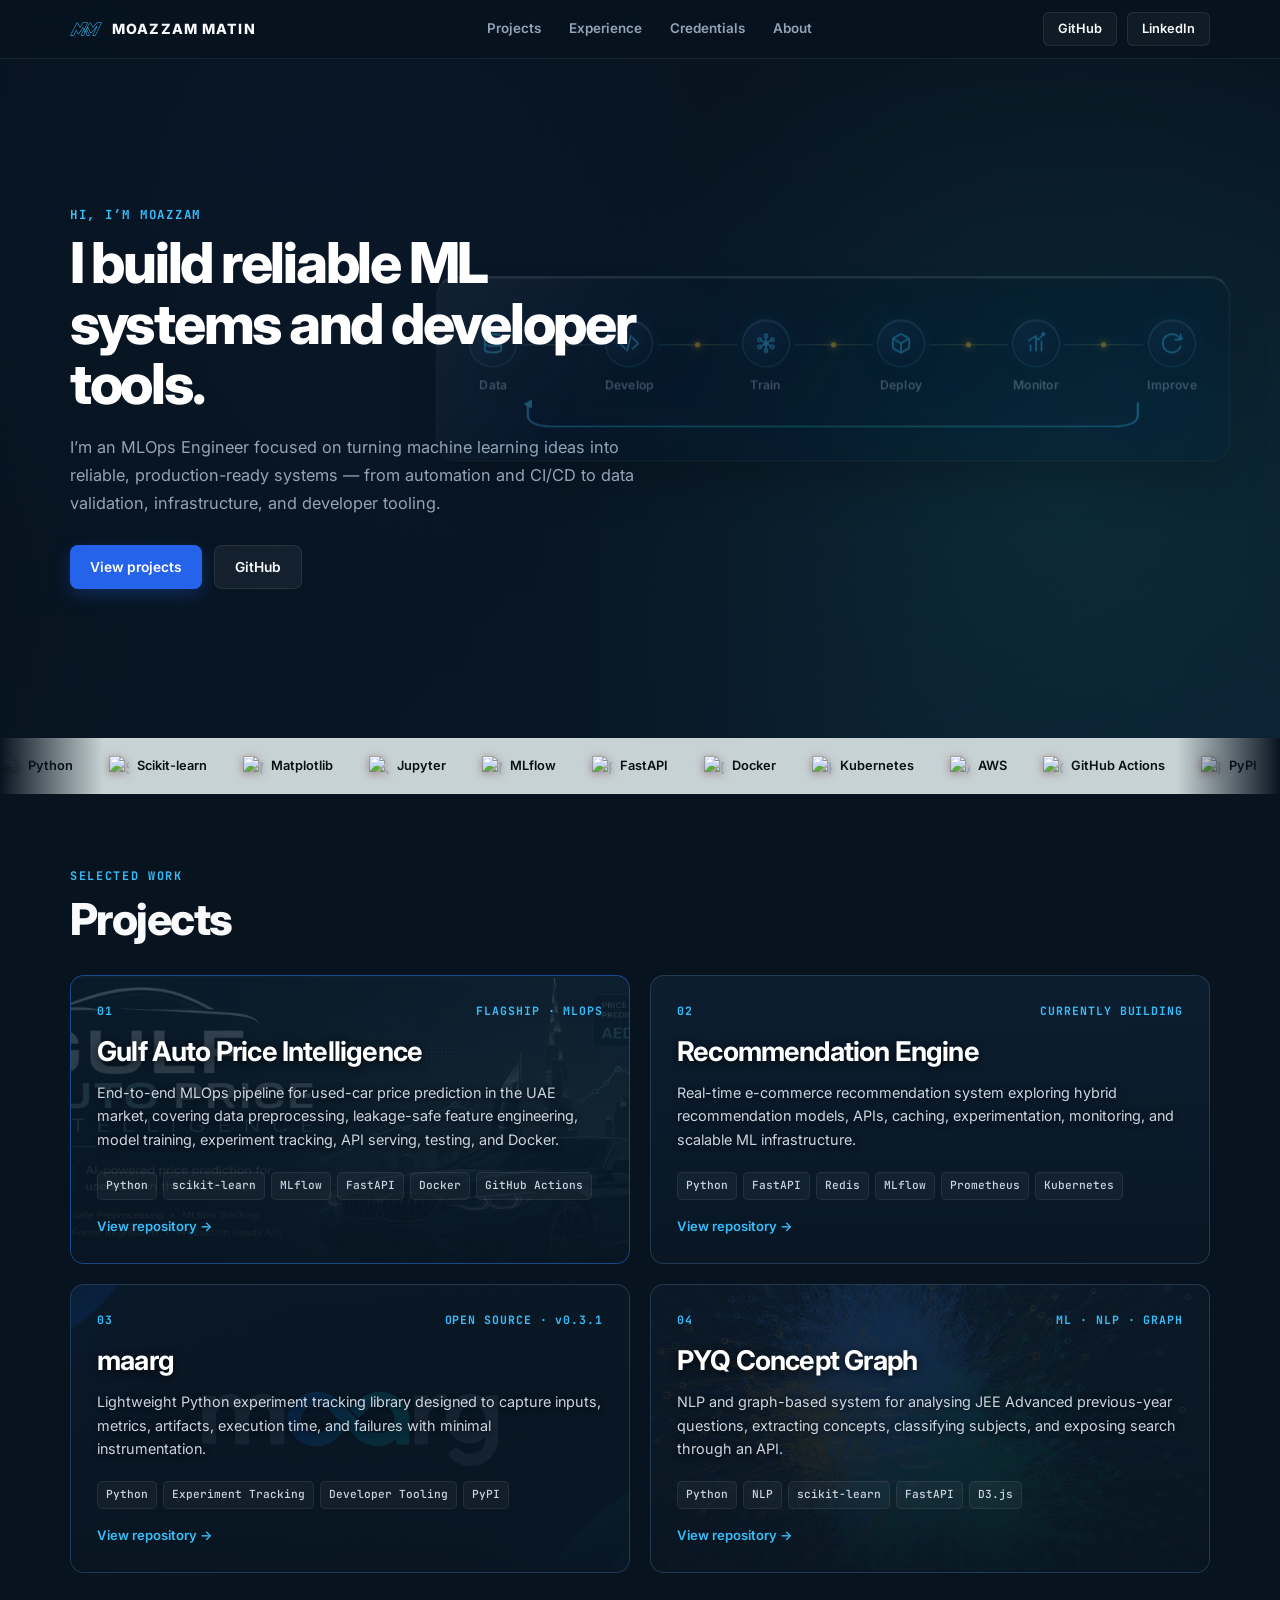
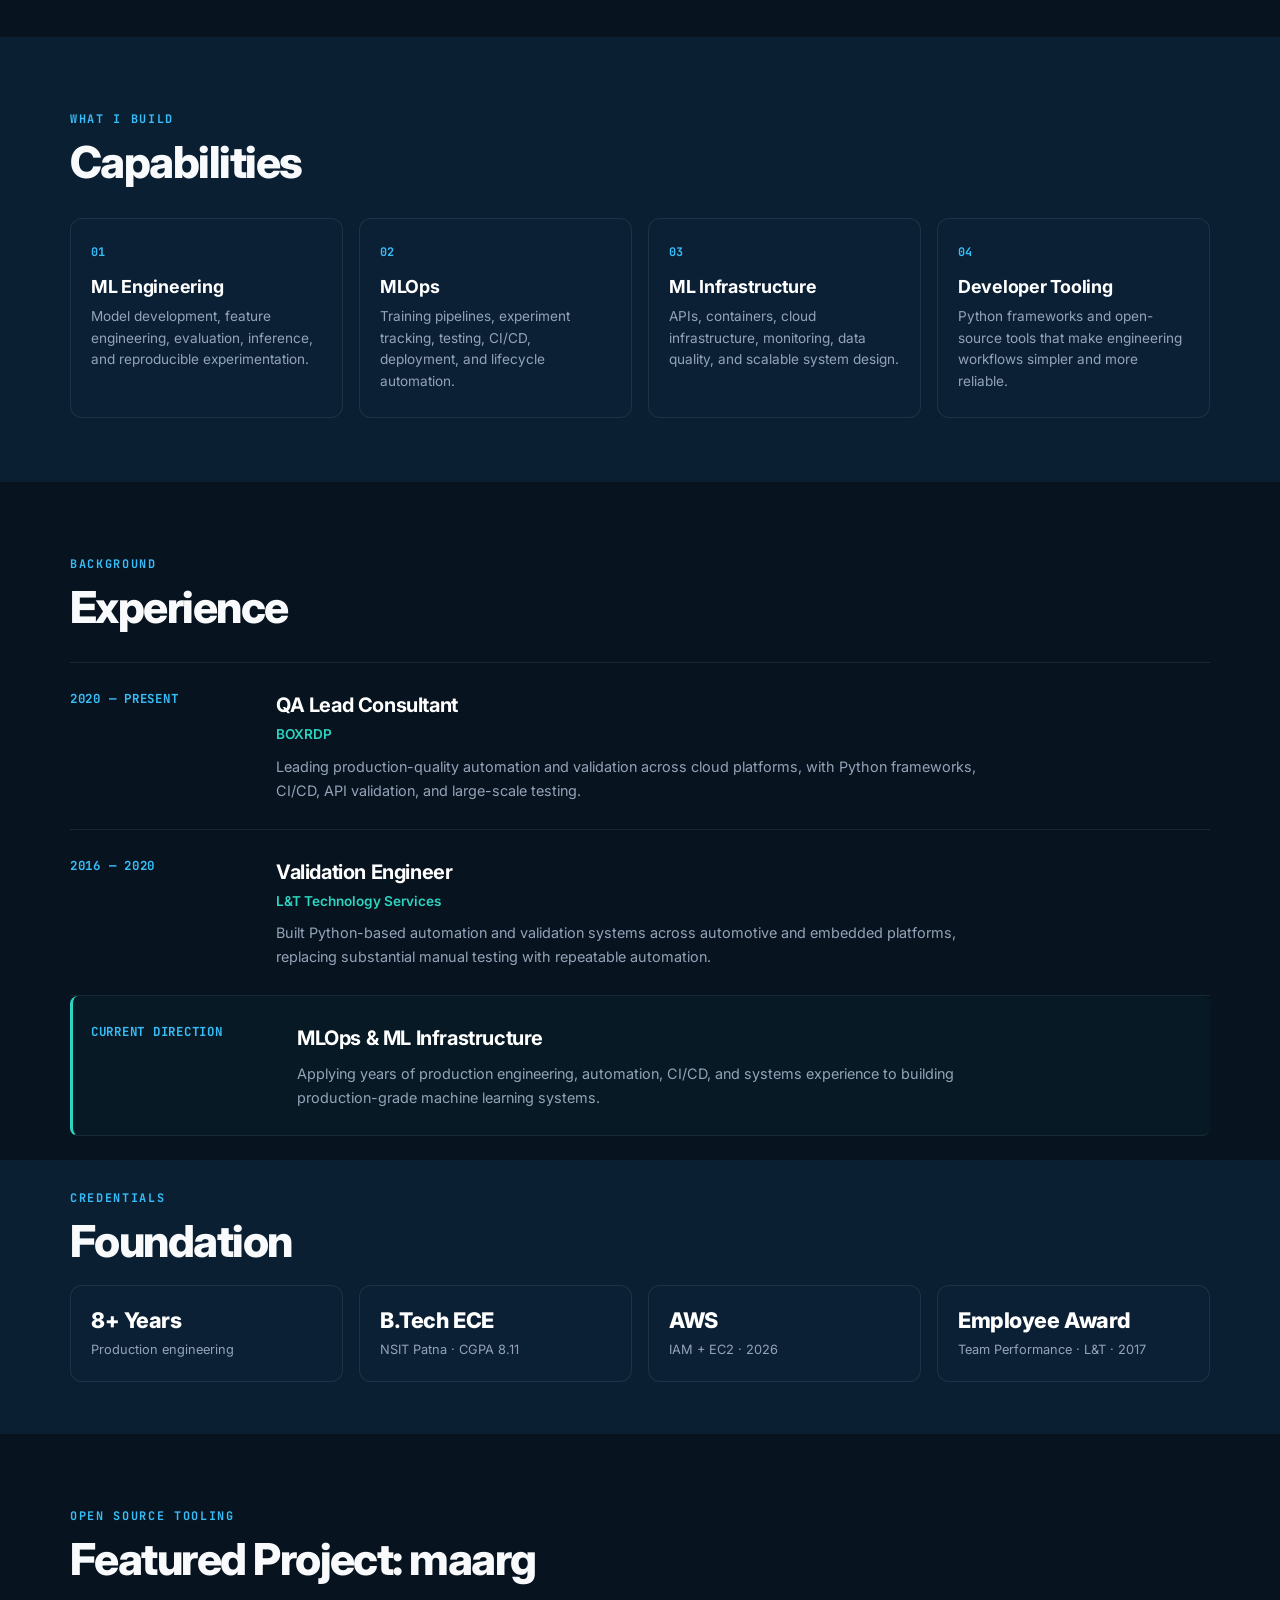
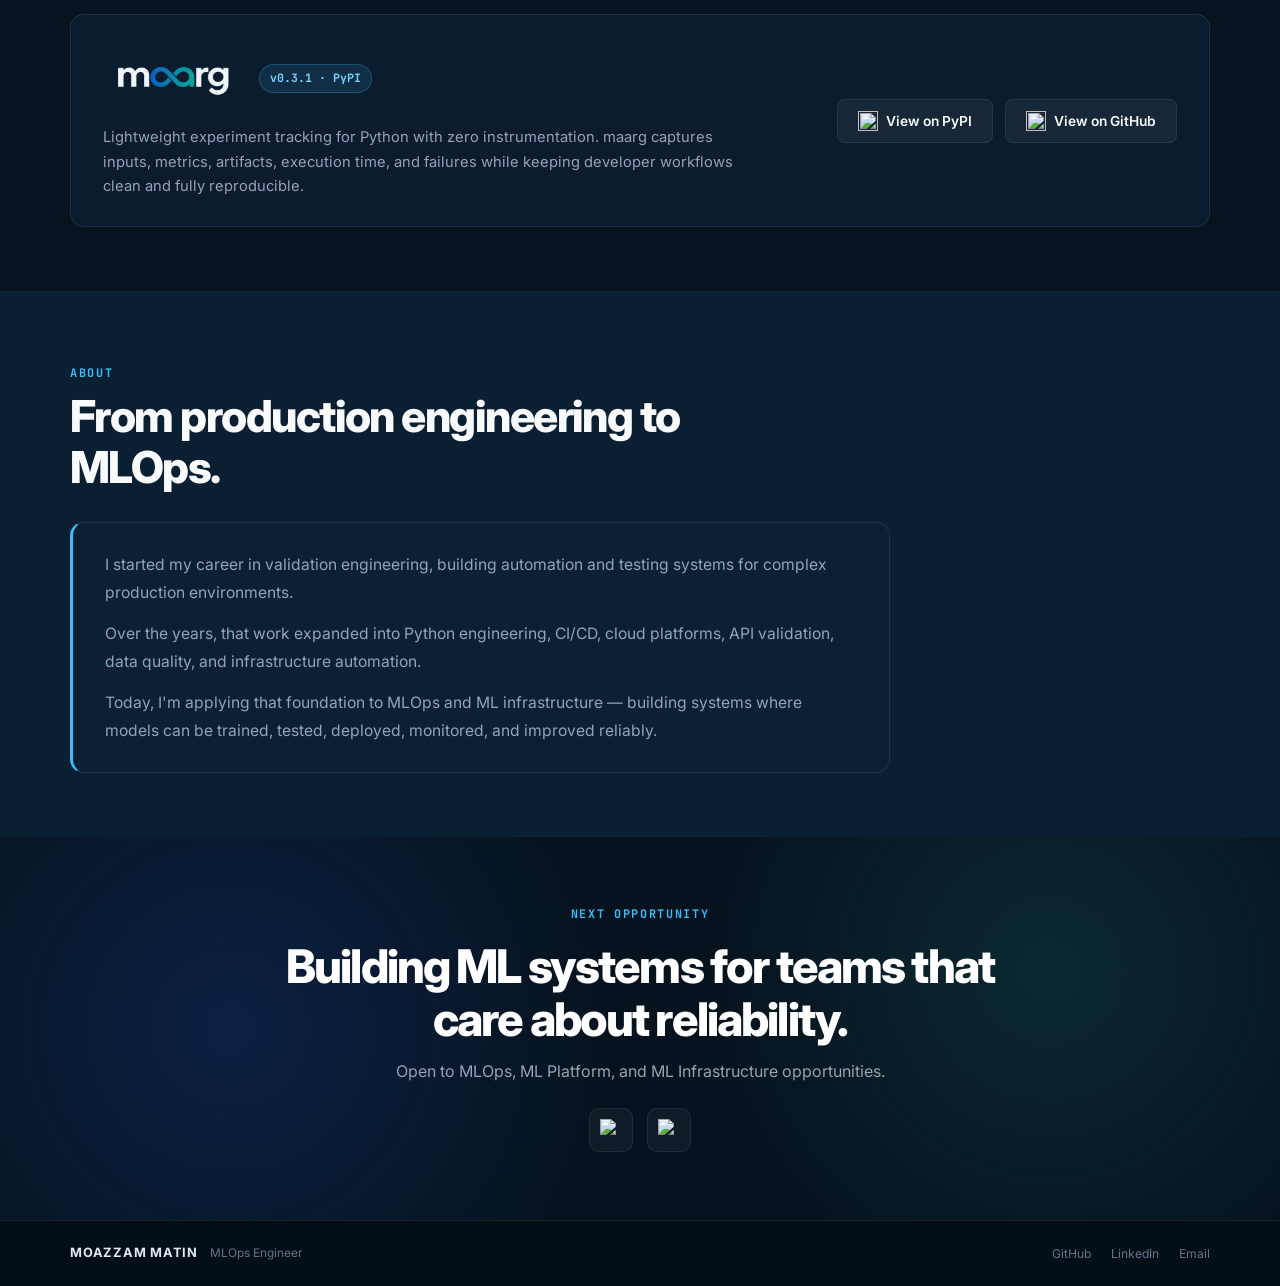
==== commit 86ed760e: "Fix navbar link ordering to match page sections" ====
--- a/index.html
+++ b/index.html
@@ -31,8 +31,8 @@
             <div class="nav-links">
                 <a href="#projects">Projects</a>
                 <a href="#experience">Experience</a>
+                <a href="#credentials">Credentials</a>
                 <a href="#about">About</a>
-                <a href="#credentials">Credentials</a>
             </div>
 
             <div class="nav-actions">
@@ -705,7 +705,7 @@
                 </div>
                 <div class="open-source-actions">
                     <a
-                        href="https://pypi.org/project/maarg/0.3.1/"
+                        href="https://pypi.org/project/maarg/"
                         target="_blank"
                         rel="noopener"
                         class="button button-secondary"
@@ -844,4 +844,4 @@
     <script src="js/script.js"></script>
 
 </body>
-</html>+</html>
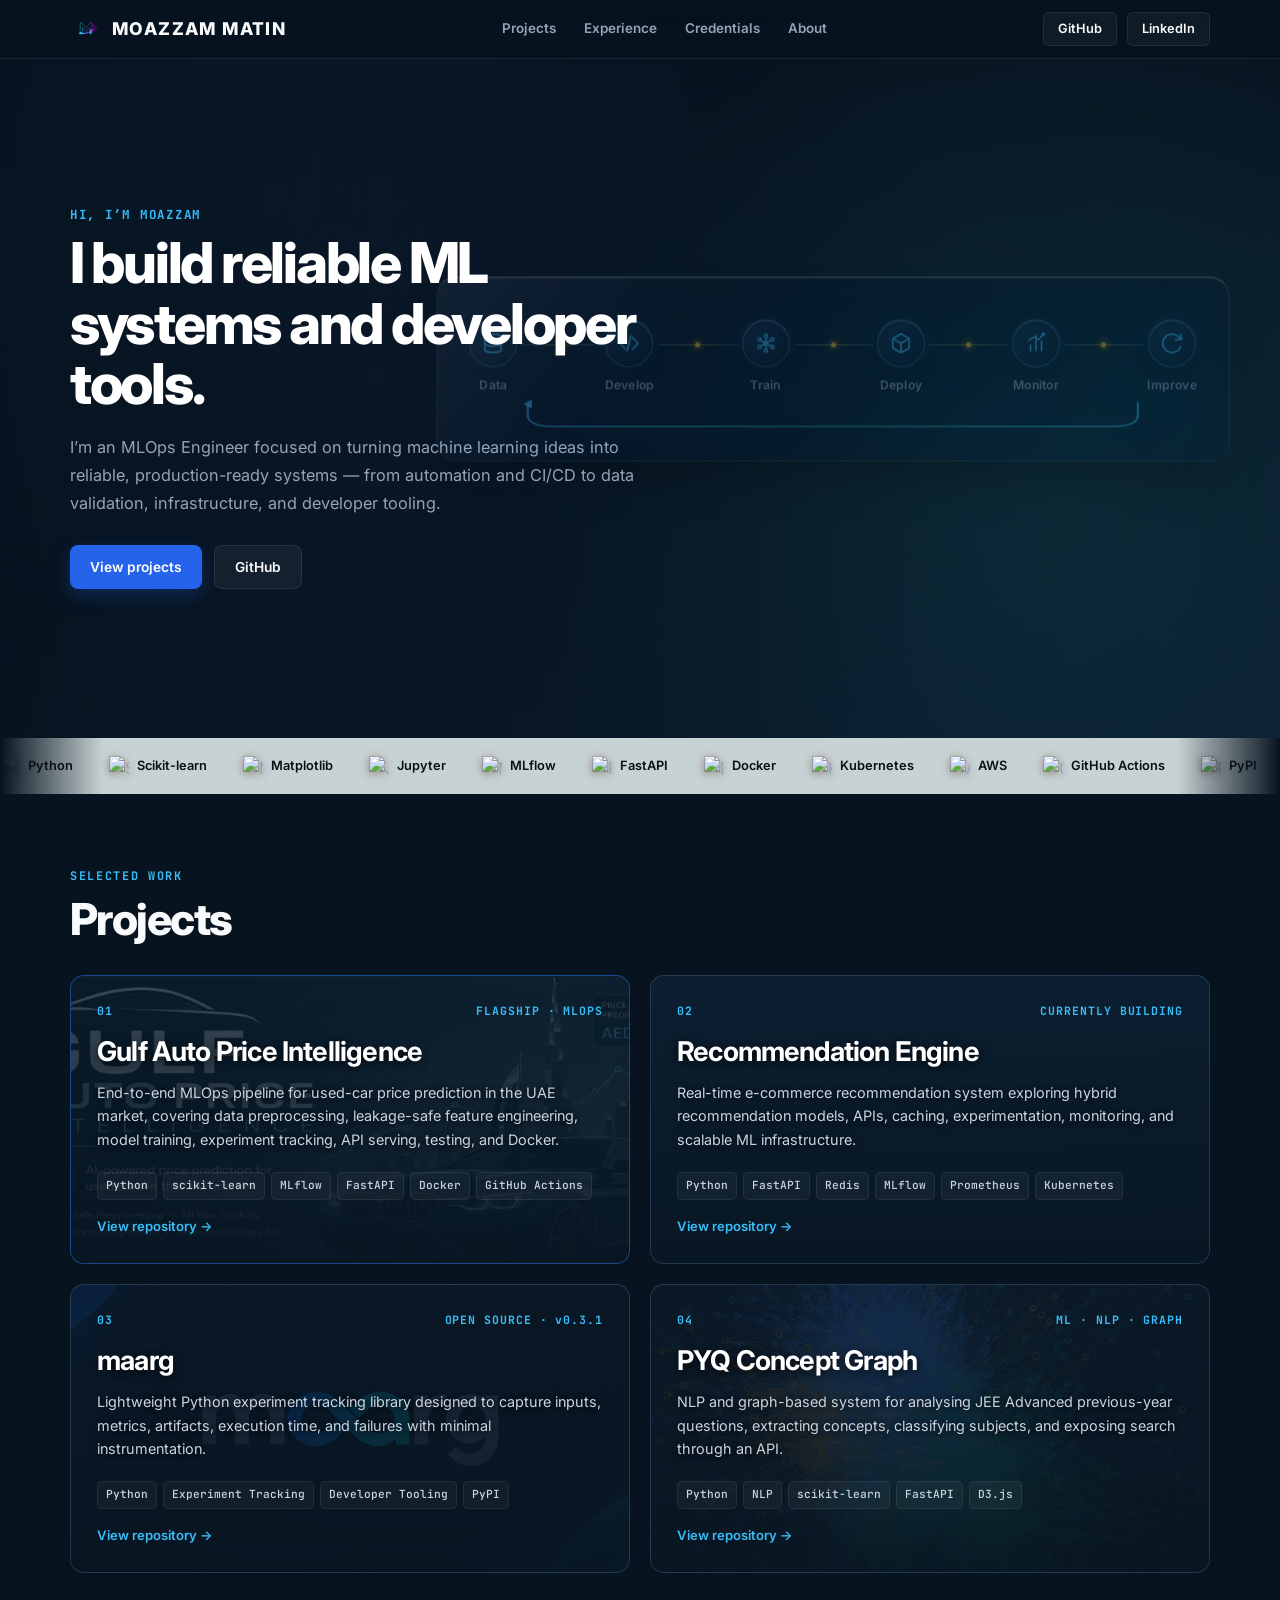
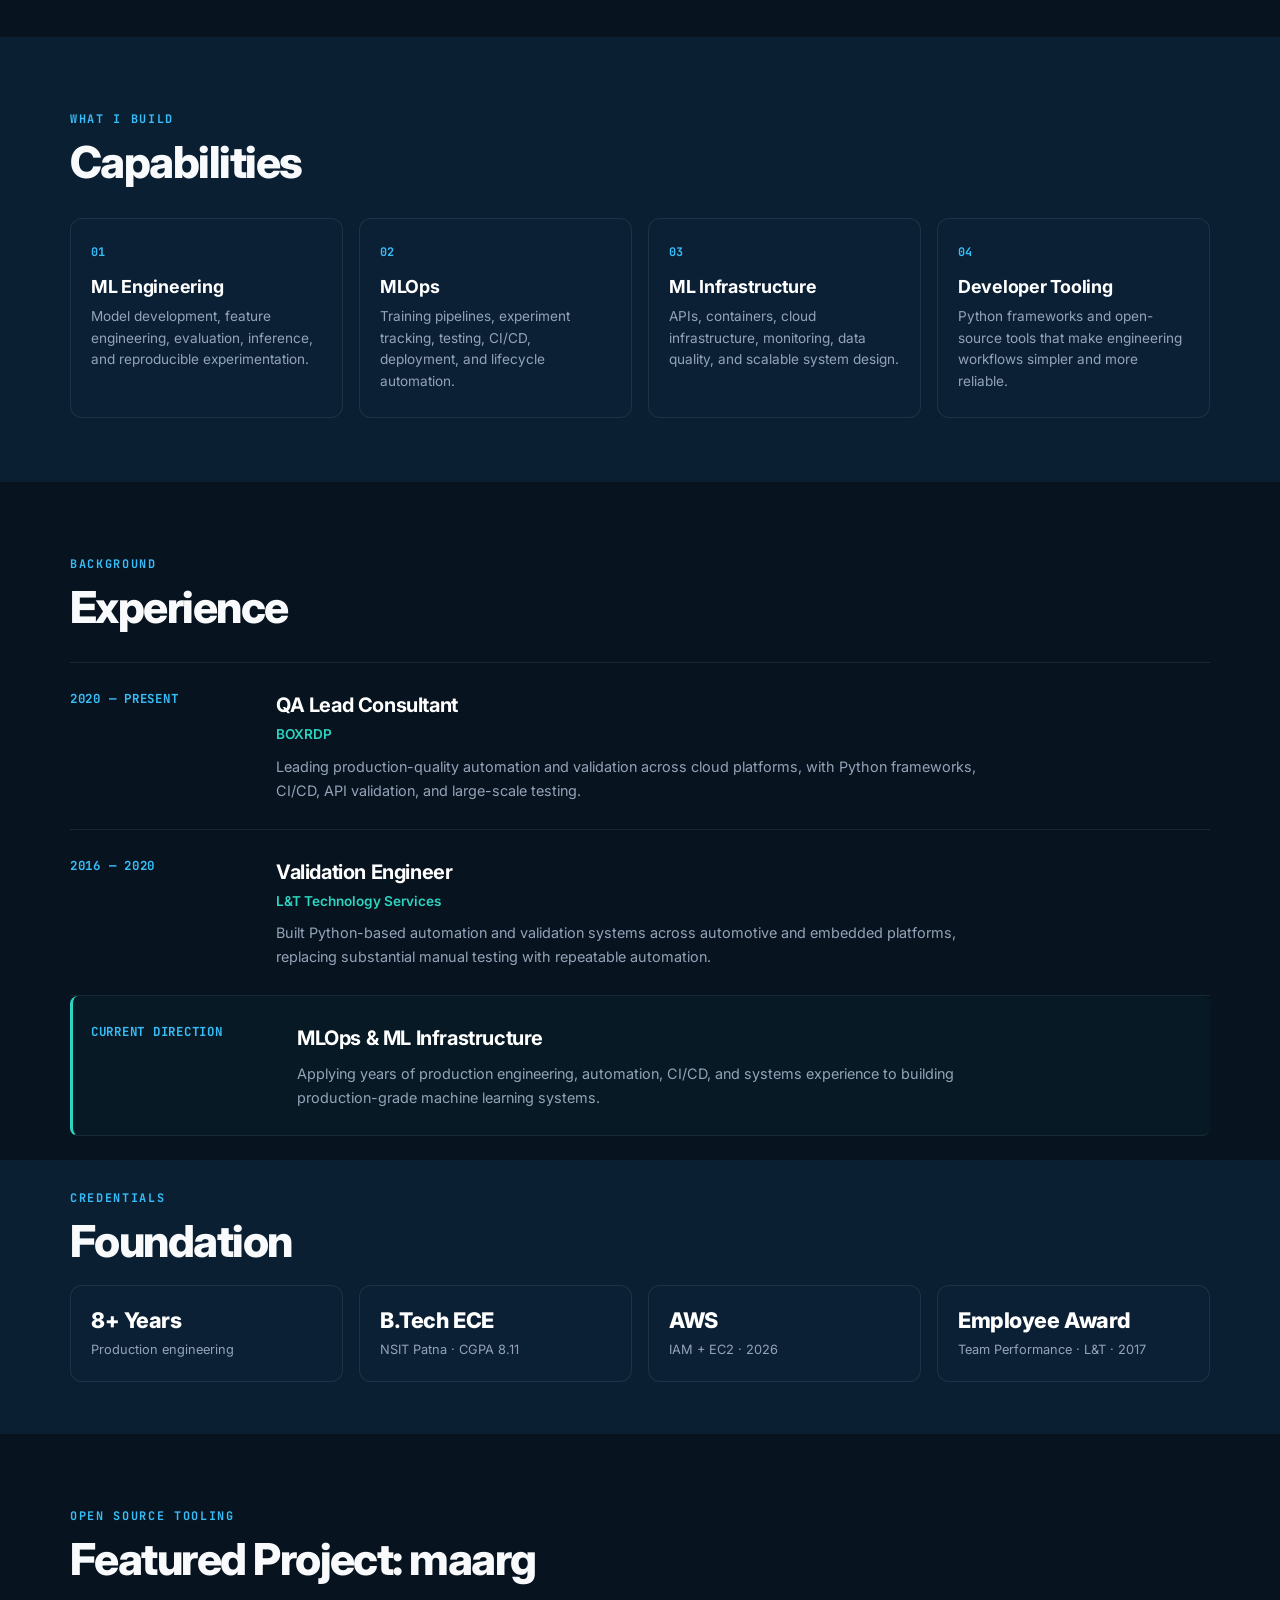
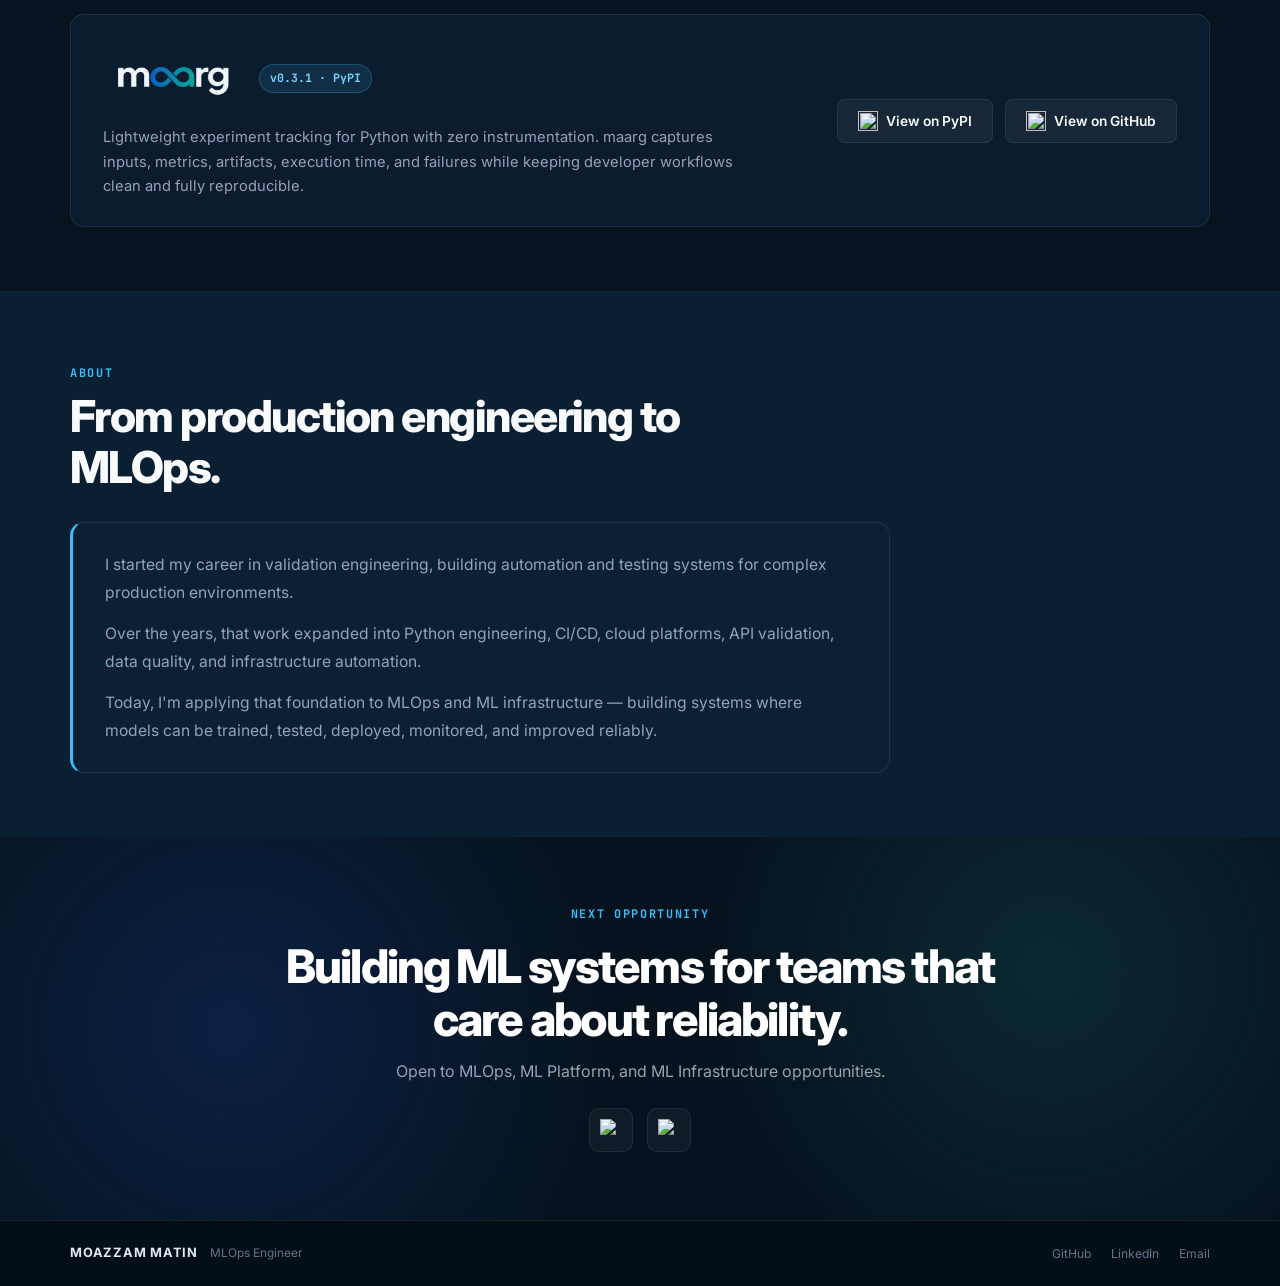
==== commit 2899b82c: "Changing the logo" ====
--- a/index.html
+++ b/index.html
@@ -15,7 +15,7 @@
     <link rel="preconnect" href="https://fonts.gstatic.com" crossorigin>
     <link href="https://fonts.googleapis.com/css2?family=Inter:wght@400;500;600;700;800&family=JetBrains+Mono:wght@400;500;600&display=swap" rel="stylesheet">
     
-    <link rel="icon" type="image/svg+xml" href="assets/favicon.svg" sizes="any">
+    <link rel="icon" type="image/svg+xml" href="assets/favicon.ico" sizes="any">
     <link rel="stylesheet" href="css/style.css">
 </head>
 
@@ -24,7 +24,7 @@
     <header>
         <nav>
             <a href="./" class="logo">
-                <img src="assets/moazzam_matin_monogram.svg" alt="Moazzam Matin monogram">
+                <img src="assets/monogram-transparent.svg" alt="Moazzam Matin monogram">
                 <span>MOAZZAM MATIN</span>
             </a>
 
--- a/css/style.css
+++ b/css/style.css
@@ -142,7 +142,7 @@
     align-items: center;
     gap: 10px;
     flex-shrink: 0;
-    font-size: 0.88rem;
+    font-size: 1.1rem;
     font-weight: 800;
     letter-spacing: 0.08em;
     color: var(--text-primary);
@@ -155,7 +155,7 @@
 
 .logo img {
     width: 32px;
-    height: 22px;
+    height: 24px;
     object-fit: contain;
     display: block;
 }
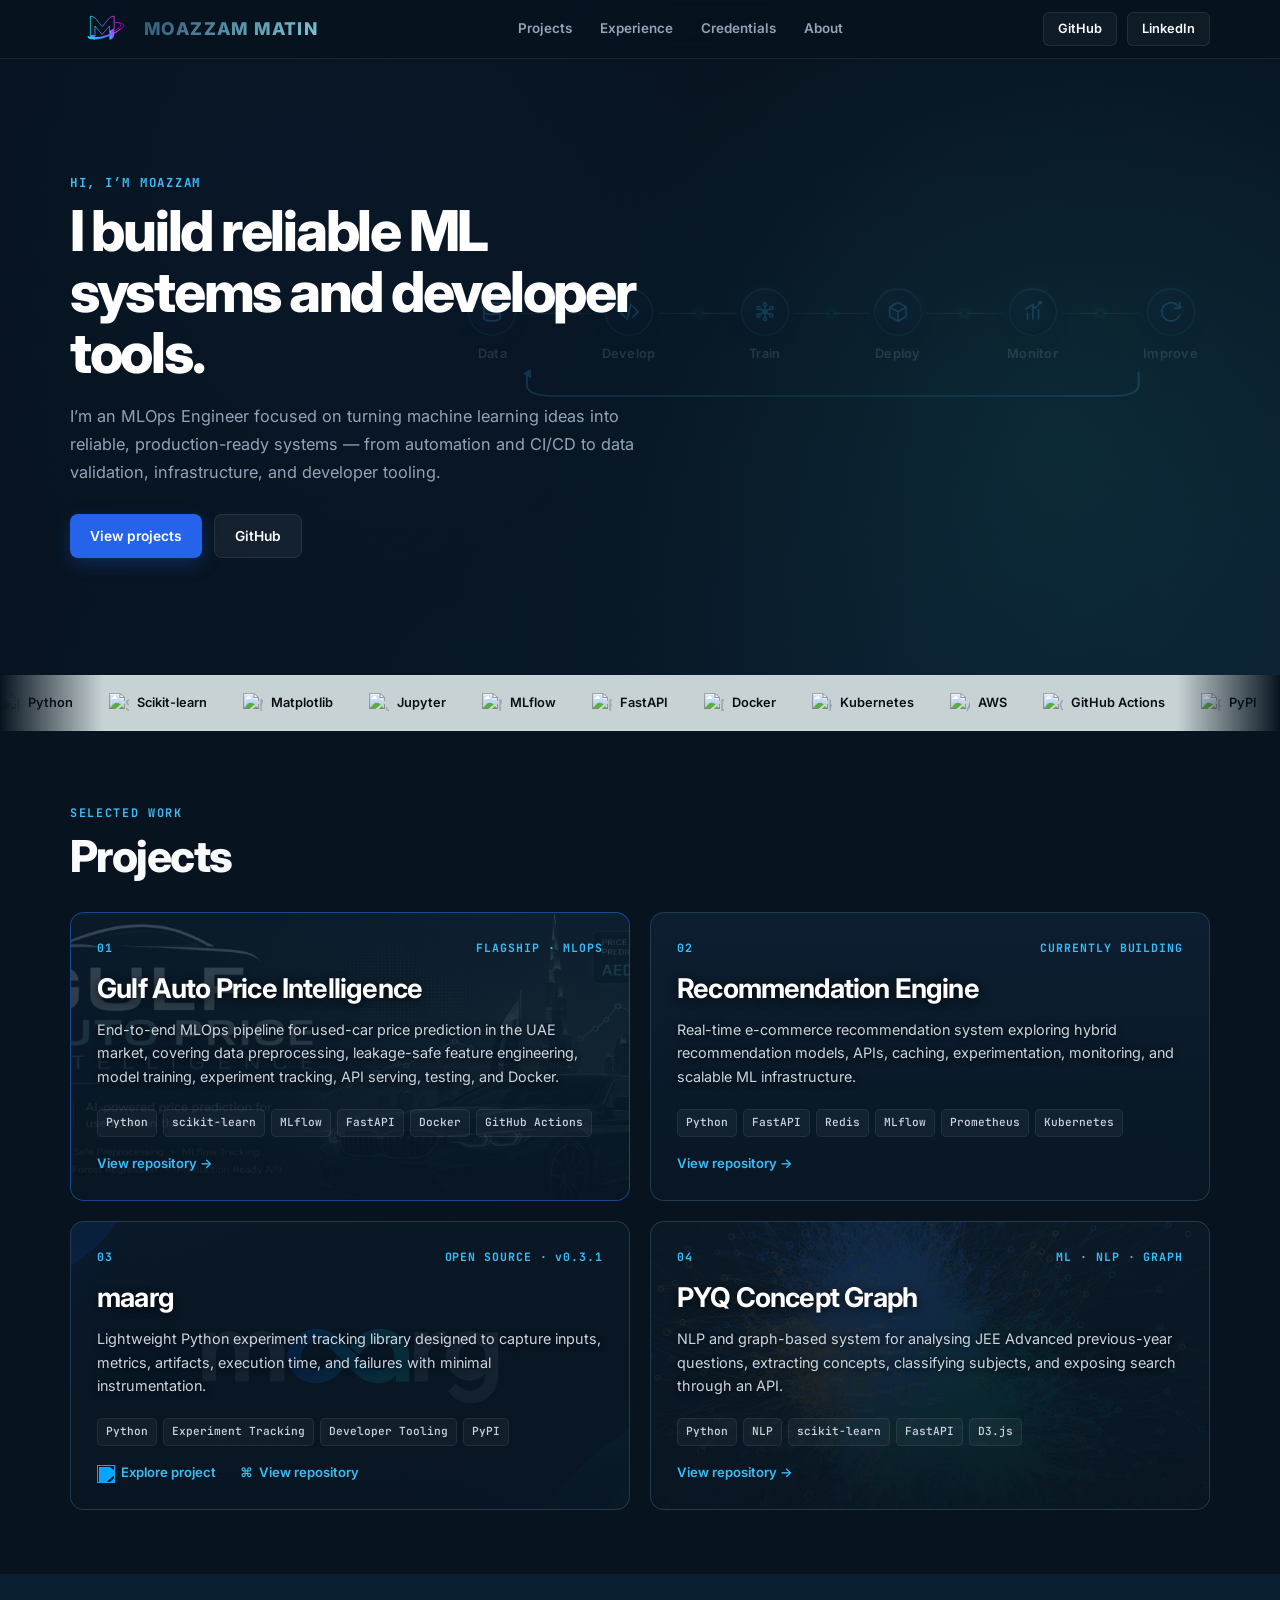
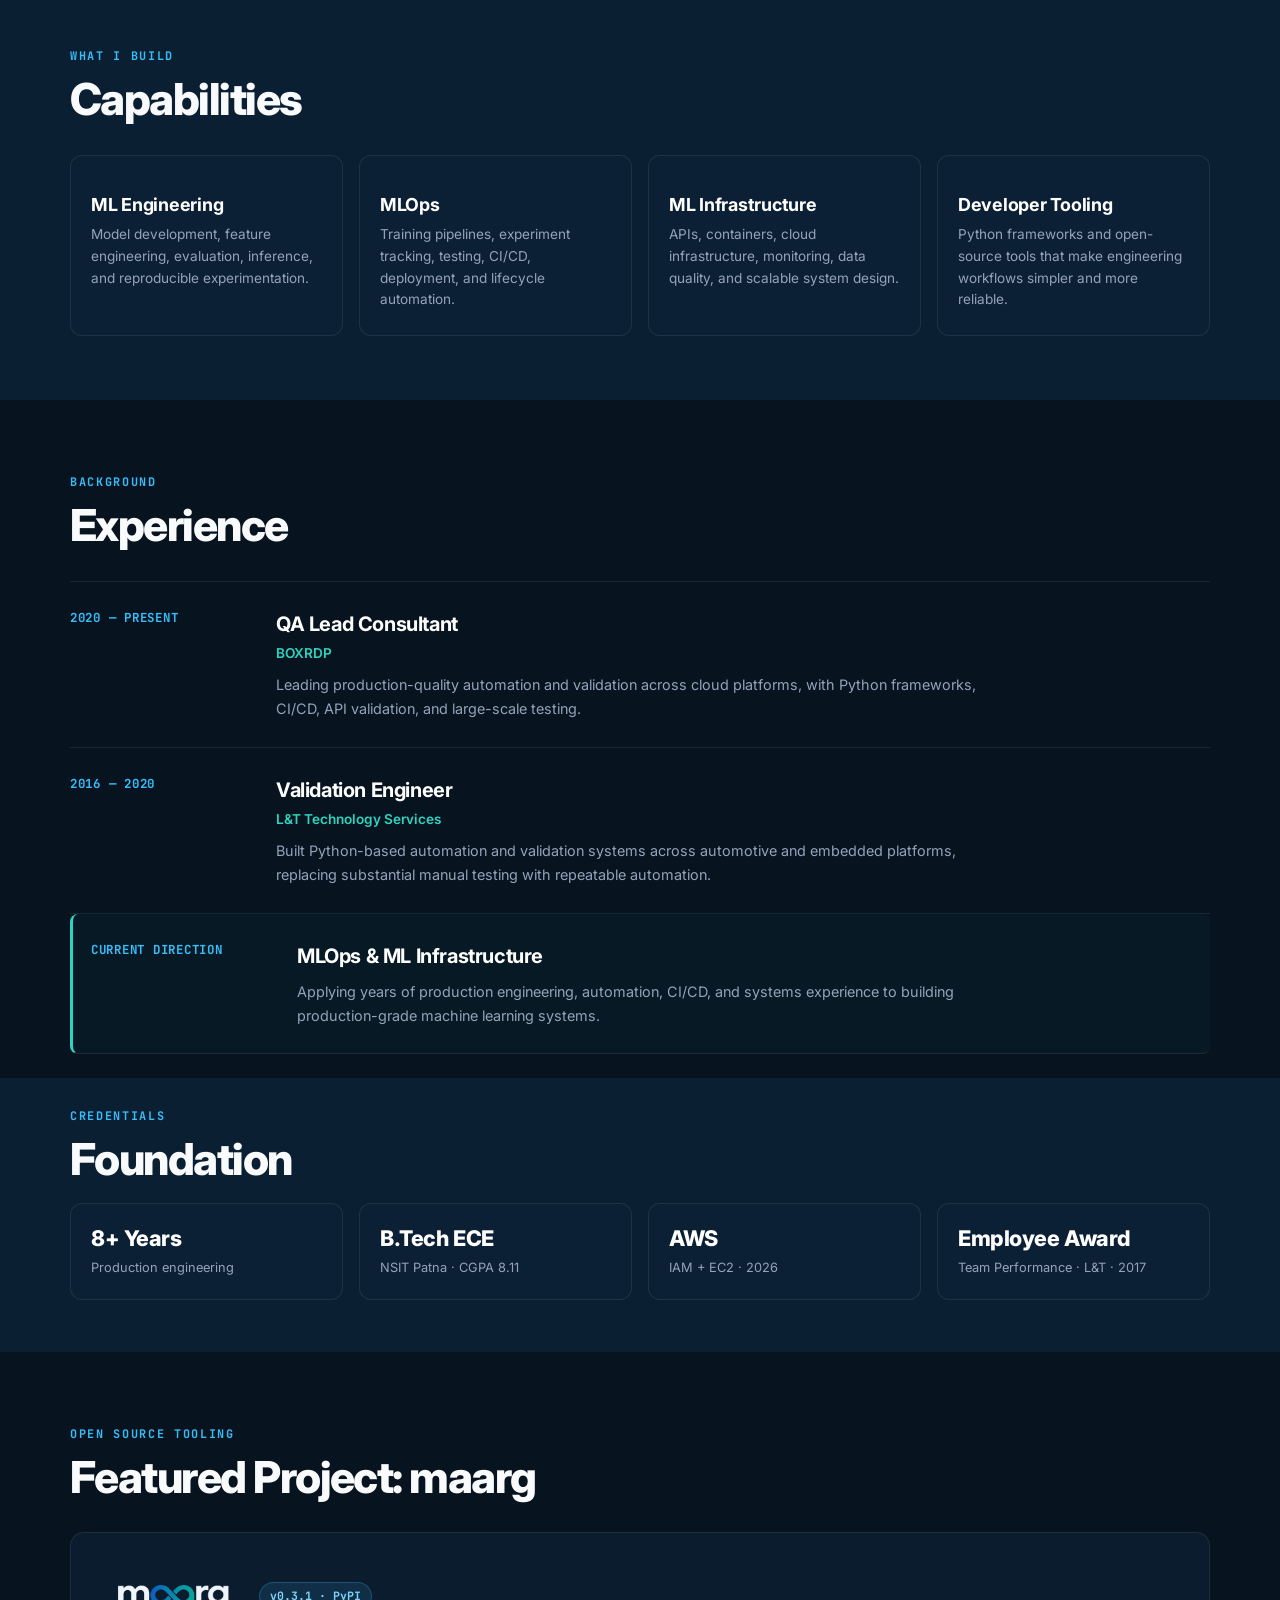
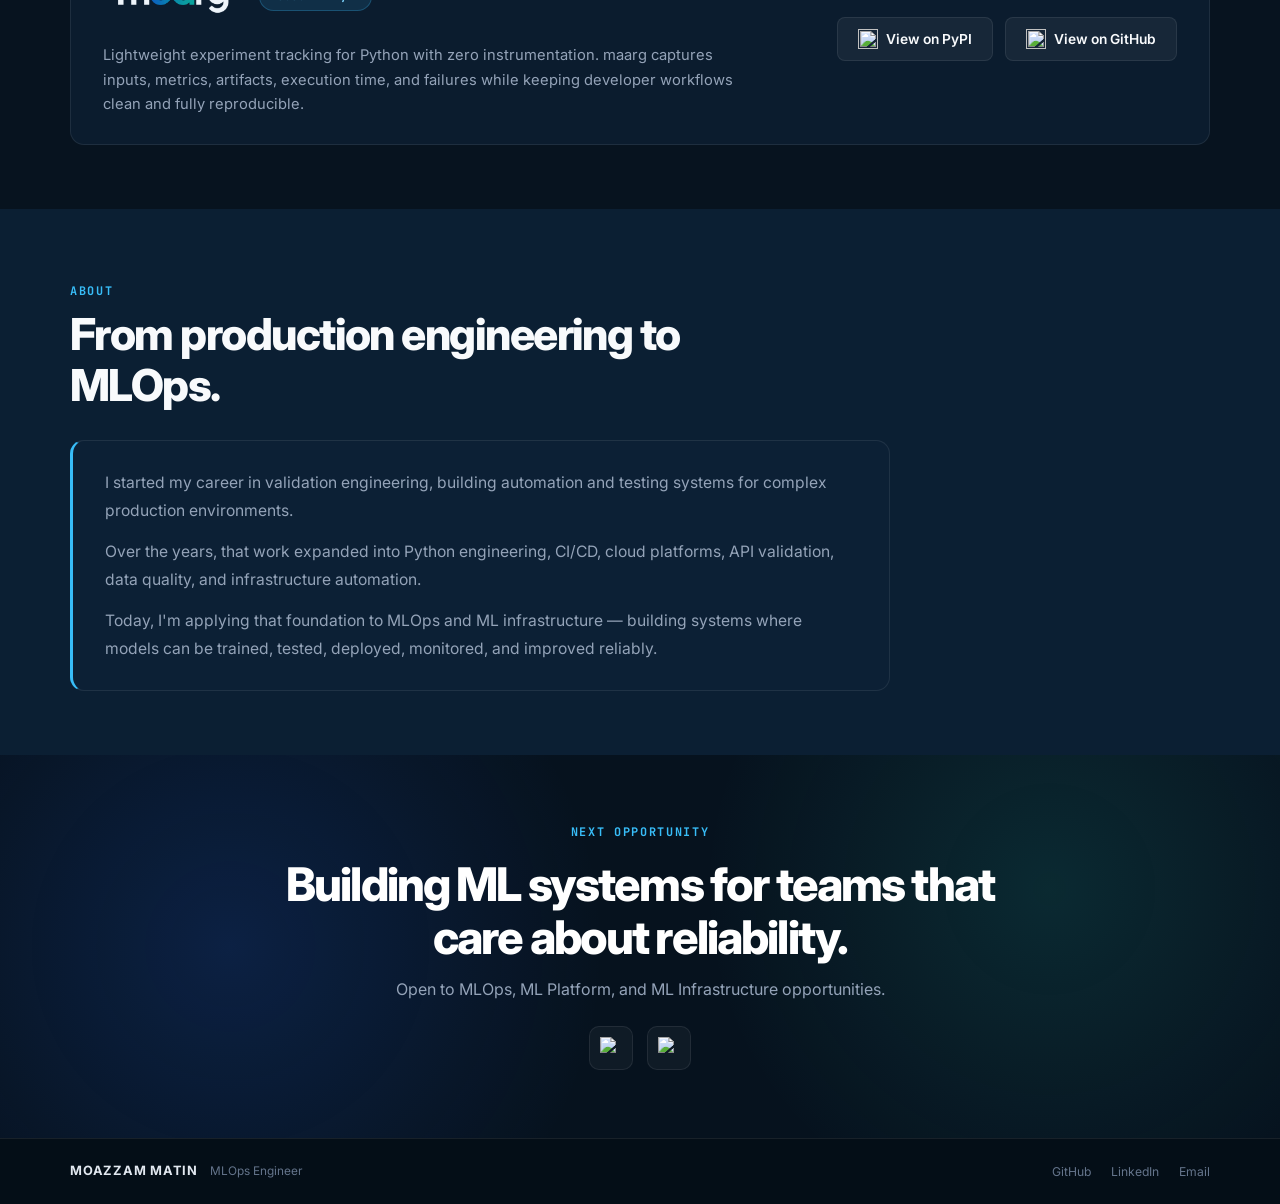
==== commit 20ae040b: "added maarg.html" ====
--- a/index.html
+++ b/index.html
@@ -483,15 +483,32 @@
                         <span>Developer Tooling</span>
                         <span>PyPI</span>
                     </div>
-
-                    <a
-                        href="https://github.com/Moazzam-Matin/maarg"
-                        target="_blank"
-                        rel="noopener"
-                        class="project-link"
-                    >
-                        View repository →
-                    </a>
+                    <div class="project-links">
+                        <a
+                            href="projects/maarg.html"
+                            class="project-link"
+                        >
+                            <span class="link-icon" aria-hidden="true">
+                                <img
+                                    src="https://cdn.jsdelivr.net/npm/lucide-static@latest/icons/telescope.svg"
+                                    alt=""
+                                    width="18"
+                                    height="18"
+                                >
+                            </span>
+                            Explore project
+                        </a>
+
+                        <a
+                            href="https://github.com/Moazzam-Matin/maarg"
+                            target="_blank"
+                            rel="noopener"
+                            class="project-link"
+                        >
+                            <span class="link-icon" aria-hidden="true">⌘</span>
+                            View repository
+                        </a>
+                    </div>
                 </article>
 
                 <article class="project-card">
@@ -541,7 +558,6 @@
             <div class="capabilities-grid">
 
                 <div class="capability">
-                    <span>01</span>
                     <h3>ML Engineering</h3>
                     <p>
                         Model development, feature engineering, evaluation,
@@ -550,7 +566,6 @@
                 </div>
 
                 <div class="capability">
-                    <span>02</span>
                     <h3>MLOps</h3>
                     <p>
                         Training pipelines, experiment tracking, testing,
@@ -559,7 +574,6 @@
                 </div>
 
                 <div class="capability">
-                    <span>03</span>
                     <h3>ML Infrastructure</h3>
                     <p>
                         APIs, containers, cloud infrastructure, monitoring,
@@ -568,7 +582,6 @@
                 </div>
 
                 <div class="capability">
-                    <span>04</span>
                     <h3>Developer Tooling</h3>
                     <p>
                         Python frameworks and open-source tools that make
--- a/css/style.css
+++ b/css/style.css
@@ -145,7 +145,10 @@
     font-size: 1.1rem;
     font-weight: 800;
     letter-spacing: 0.08em;
-    color: var(--text-primary);
+    background: linear-gradient(135deg, #192f60b3, #81cfdb);
+    -webkit-background-clip: text;
+    background-clip: text;
+    -webkit-text-fill-color: transparent;
     transition: opacity 0.2s ease;
 }
 
@@ -154,8 +157,8 @@
 }
 
 .logo img {
-    width: 32px;
-    height: 24px;
+    width: 64px;
+    height: 48px;
     object-fit: contain;
     display: block;
 }
@@ -228,7 +231,7 @@
    ========================================================= */
 
 #hero {
-    min-height: 82vh;
+    min-height: 75vh;
     padding: 104px max(24px, calc((100vw - var(--max-width)) / 2)) 52px;
     display: flex;
     align-items: center;
@@ -335,8 +338,8 @@
 }
 
 /* =========================================================
-   MLOPS LIFECYCLE (ICONIC GLASS VIEW)
-   Looks like it is behind a semi-transparent glass panel
+   MLOPS LIFECYCLE
+   Clean, borderless graphic positioned on the right of the hero
    ========================================================= */
 
 .mlops-glass-stage {
@@ -345,48 +348,27 @@
     right: max(20px, calc((100vw - var(--max-width)) / 2 - 20px));
     width: min(900px, 62vw);
     padding: 42px 32px 28px;
-    border-radius: 20px;
-    background: rgba(8, 22, 40, 0.48);
-    border: 1px solid rgba(255, 255, 255, 0.14);
-    border-top: 1.5px solid rgba(255, 255, 255, 0.35);
-    backdrop-filter: blur(24px) saturate(180%);
-    -webkit-backdrop-filter: blur(24px) saturate(180%);
-    box-shadow:
-        0 24px 48px -8px rgba(0, 0, 0, 0.55),
-        inset 0 1px 1px rgba(255, 255, 255, 0.32),
-        inset 0 -1px 1px rgba(0, 0, 0, 0.35),
-        0 0 24px rgba(56, 189, 248, 0.08);
-    overflow: hidden;
+    border: 0;
+    border-radius: 0;
+    background: transparent;
+    box-shadow: none;
+    backdrop-filter: none;
+    -webkit-backdrop-filter: none;
+    overflow: visible;
     z-index: 2;
     transform: translateY(-50%);
-    opacity: 0.38;
-    transition: transform 0.3s ease, border-color 0.3s ease, box-shadow 0.3s ease;
+    opacity: 0.20;
+    transition: opacity 0.3s ease, transform 0.3s ease;
 }
 
 .mlops-glass-stage:hover {
-    border-color: rgba(56, 189, 248, 0.35);
-    border-top-color: rgba(255, 255, 255, 0.50);
-    box-shadow:
-        0 30px 60px -8px rgba(0, 0, 0, 0.65),
-        inset 0 1px 2px rgba(255, 255, 255, 0.40),
-        0 0 32px rgba(56, 189, 248, 0.18);
+    opacity: 0.45;
     transform: translateY(calc(-50% - 2px));
 }
 
-/* Glass specular glare reflection */
+/* Disable the decorative reflection because the graphic has no glass panel. */
 .glass-glare {
-    position: absolute;
-    inset: 0;
-    border-radius: inherit;
-    background: linear-gradient(
-        130deg,
-        rgba(255, 255, 255, 0.14) 0%,
-        rgba(255, 255, 255, 0.02) 28%,
-        transparent 55%,
-        rgba(56, 189, 248, 0.04) 100%
-    );
-    pointer-events: none;
-    z-index: 3;
+    display: none;
 }
 
 /* Lifecycle horizontal track */
@@ -427,7 +409,7 @@
 
 .lifecycle-item:hover .lifecycle-icon-wrap {
     transform: scale(1.1);
-    border-color: #38BDF8;
+    border-color: #40748a;
     color: #FFFFFF;
     box-shadow:
         0 8px 24px rgba(0, 0, 0, 0.5),
@@ -443,7 +425,7 @@
 }
 
 .lifecycle-label {
-    font-size: 0.76rem;
+    font-size: 0.80rem;
     font-weight: 600;
     color: var(--text-secondary);
     letter-spacing: 0.02em;
@@ -473,7 +455,7 @@
     background: linear-gradient(
         90deg,
         rgba(56, 189, 248, 0.45),
-        rgba(251, 191, 36, 0.55),
+        rgba(212, 232, 97, 0.55),
         rgba(56, 189, 248, 0.45)
     );
     height: 1.5px;
@@ -484,8 +466,8 @@
     width: 5px;
     height: 5px;
     border-radius: 50%;
-    background: #FBBF24;
-    box-shadow: 0 0 6px #FBBF24, 0 0 12px rgba(251, 191, 36, 0.6);
+    background: #212229;
+    box-shadow: 0 0 6px #17c7e2, 0 0 12px rgb(16, 212, 226);
     position: relative;
     z-index: 1;
 }
@@ -538,12 +520,18 @@
     flex-shrink: 0;
 }
 
-.technology-item img {
-    width: 20px;
-    height: 20px;
+/* Explicitly constrain every logo in the technology marquee. */
+.technology-strip .technology-track .technology-item > img {
     display: block;
+    width: 20px !important;
+    min-width: 20px !important;
+    max-width: 20px !important;
+    height: 20px !important;
+    min-height: 20px !important;
+    max-height: 20px !important;
+    flex: 0 0 20px !important;
     object-fit: contain;
-    filter: drop-shadow(0 2px 4px rgb(151, 134, 134));
+    align-self: center;
 }
 
 .technology-item span {
@@ -696,9 +684,26 @@
     transition: all 0.2s ease;
 }
 
+.project-links {
+    display: flex;
+    align-items: center;
+    gap: 24px;
+    flex-wrap: nowrap;
+}
+
+
 .project-link:hover {
     color: #FFFFFF;
     transform: translateX(3px);
+}
+
+.link-icon img {
+    width: 18px;
+    height: 18px;
+    display: inline-block;
+    vertical-align: middle;
+    filter: invert(57%) sepia(83%) saturate(1700%)
+        hue-rotate(174deg) brightness(101%) contrast(101%);
 }
 
 /* =========================================================
@@ -1089,7 +1094,7 @@
     .mlops-glass-stage {
         right: 20px;
         width: min(720px, calc(100% - 40px));
-        opacity: 0.26;
+        opacity: 0.72;
     }
 
     .capabilities-grid {
@@ -1159,18 +1164,18 @@
     }
 
     .mlops-glass-stage {
-        top: 54%;
+        top: 57%;
         right: 12px;
         width: calc(100% - 24px);
         padding: 24px 12px 18px;
         max-width: none;
-        border-radius: 16px;
-        opacity: 0.16;
+        opacity: 0.42;
         transform: translateY(-50%);
         pointer-events: none;
     }
 
     .mlops-glass-stage:hover {
+        opacity: 0.42;
         transform: translateY(-50%);
     }
 
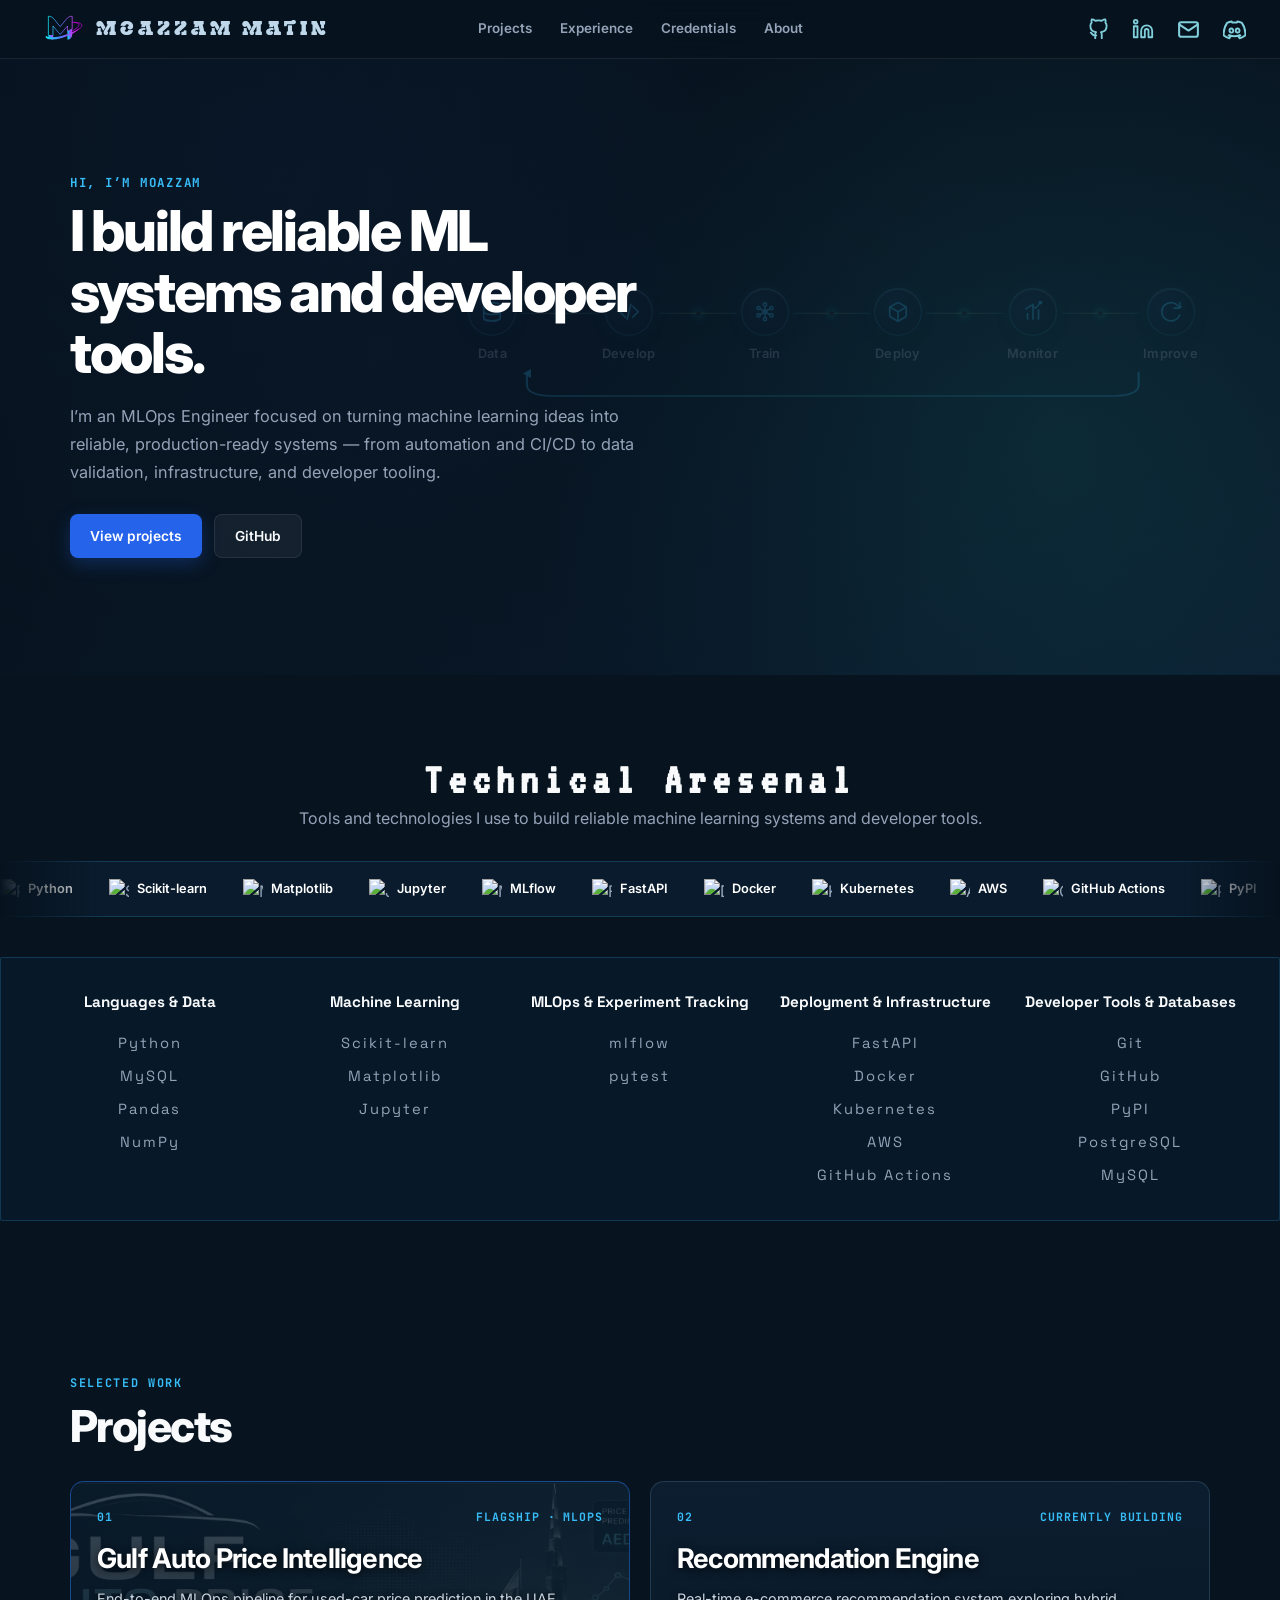
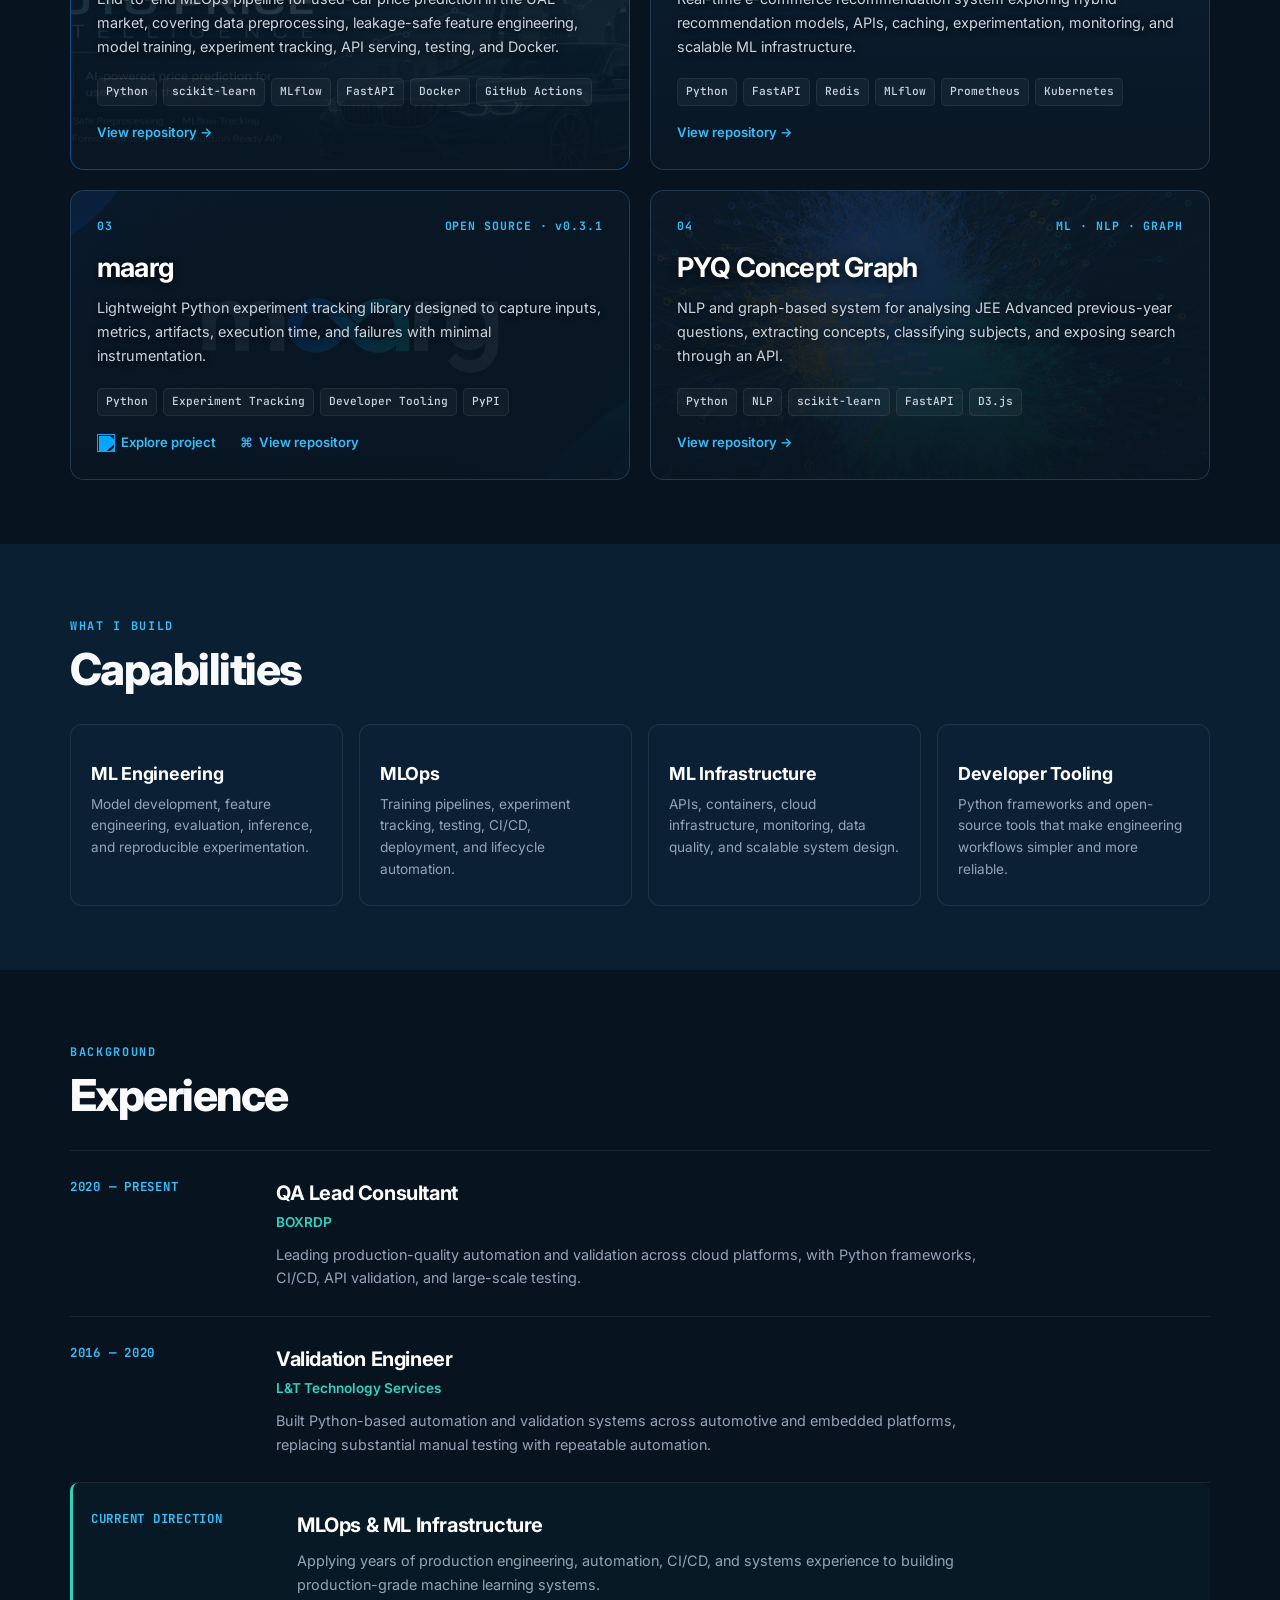
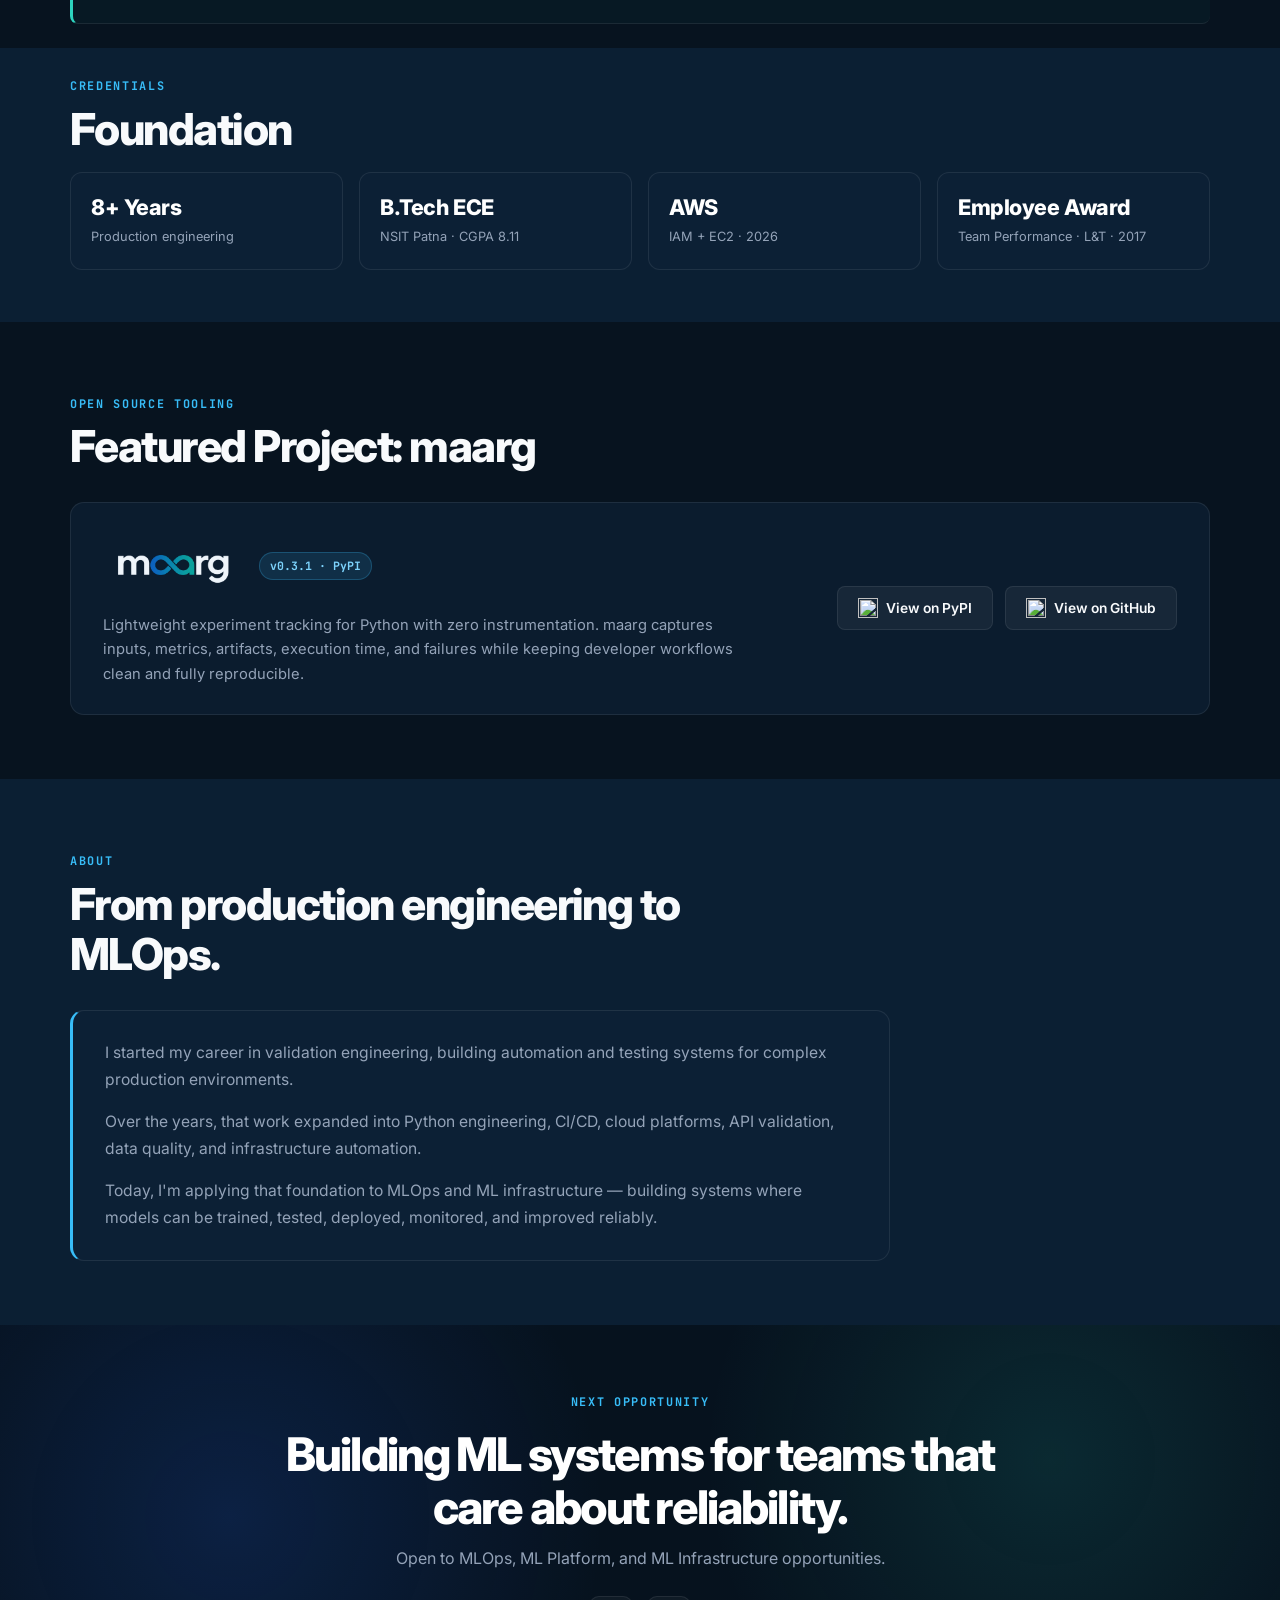
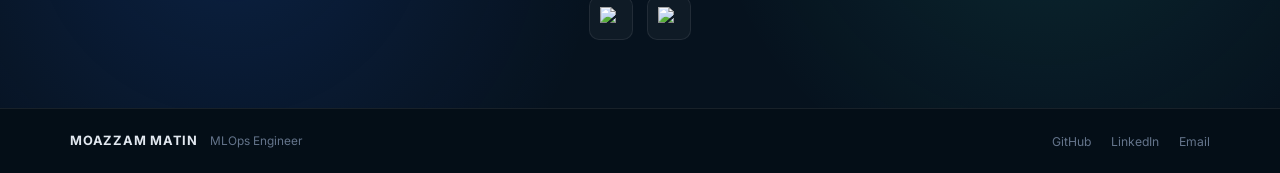
==== commit 6bcecb9a: "Finalize portfolio header and styling" ====
--- a/index.html
+++ b/index.html
@@ -13,7 +13,7 @@
 
     <link rel="preconnect" href="https://fonts.googleapis.com">
     <link rel="preconnect" href="https://fonts.gstatic.com" crossorigin>
-    <link href="https://fonts.googleapis.com/css2?family=Inter:wght@400;500;600;700;800&family=JetBrains+Mono:wght@400;500;600&display=swap" rel="stylesheet">
+    <link href="https://fonts.googleapis.com/css2?family=Inter:wght@400;500;600;700;800&family=JetBrains+Mono:wght@400;500;600&family=Rubik+Glitch&display=swap" rel="stylesheet">
     
     <link rel="icon" type="image/svg+xml" href="assets/favicon.ico" sizes="any">
     <link rel="stylesheet" href="css/style.css">
@@ -36,11 +36,40 @@
             </div>
 
             <div class="nav-actions">
-                <a href="https://github.com/Moazzam-Matin" target="_blank" rel="noopener">
-                    GitHub
+                <!-- GitHub -->
+                <a href="https://github.com/Moazzam-Matin"
+                aria-label="GitHub" title="GitHub">
+                    <svg viewBox="0 0 24 24" aria-hidden="true">
+                        <path d="M9 19c-4.3 1.4-4.3-2.5-6-3m12 6v-3.9a3.4 3.4 0 0 0-.9-2.7c3-.3 6.2-1.5 6.2-6.7A5.2 5.2 0 0 0 19 5.1a4.8 4.8 0 0 0-.1-3.5S17.7 1.3 15 3a13.4 13.4 0 0 0-7 0C5.3 1.3 4.1 1.6 4.1 1.6A4.8 4.8 0 0 0 4 5.1a5.2 5.2 0 0 0-1.4 3.6c0 5.2 3.2 6.4 6.2 6.7a3.4 3.4 0 0 0-.9 2.7V22"/>
+                    </svg>
                 </a>
-                <a href="https://www.linkedin.com/in/moazzam-m-6a736b8b/" target="_blank" rel="noopener">
-                    LinkedIn
+                
+                <!-- LinkedIn -->
+                <a href="https://www.linkedin.com/in/moazzam-m-6a736b8b/"
+                aria-label="LinkedIn" title="LinkedIn">
+                    <svg viewBox="0 0 24 24" aria-hidden="true">
+                        <path d="M16 8a6 6 0 0 1 6 6v7h-4v-7a2 2 0 0 0-4 0v7h-4v-7a6 6 0 0 1 6-6ZM2 9h4v12H2z"/>
+                        <circle cx="4" cy="4" r="2"/>
+                    </svg>
+                </a>
+
+                <!-- Email -->
+                <a href="mailto:matin.moazzam01@gmail.com"
+                aria-label="Email" title="Email">
+                    <svg class="mail-icon" viewBox="0 0 24 24" aria-hidden="true">
+                        <rect x="3" y="5" width="18" height="14" rx="2"/>
+                        <path d="m3 7 9 6 9-6"/>
+                    </svg>
+                </a>
+
+                <!-- Discord -->
+                <a href="https://discord.com/users/685928598846308362"
+                aria-label="Discord" title="Discord">
+                    <svg class="discord-icon"
+                        viewBox="0 0 24 24"
+                        aria-hidden="true">
+                        <path d="M19.73 5.08A19.8 19.8 0 0 0 14.9 3.6l-.6 1.22a18.3 18.3 0 0 0-4.6 0L9.1 3.6a19.8 19.8 0 0 0-4.83 1.48C1.2 9.56.37 13.94.78 18.25a19.9 19.9 0 0 0 5.93 3l1.28-2.08a12.9 12.9 0 0 1-2.02-.97l.5-.39a14.2 14.2 0 0 0 11.06 0l.5.39a12.9 12.9 0 0 1-2.02.97l1.28 2.08a19.9 19.9 0 0 0 5.93-3c.49-4.99-.84-9.33-3.49-13.17ZM8.73 15.3c-1.08 0-1.97-.99-1.97-2.2s.87-2.2 1.97-2.2 1.99.99 1.97 2.2c0 1.21-.87 2.2-1.97 2.2Zm6.54 0c-1.08 0-1.97-.99-1.97-2.2s.87-2.2 1.97-2.2 1.99.99 1.97 2.2c0 1.21-.87 2.2-1.97 2.2Z"/>
+                    </svg>
                 </a>
             </div>
         </nav>
@@ -213,6 +242,16 @@
                 </div>
             </div>
         </section>
+        
+    <!-- TECHNICAL ARSENAL -->
+    <section class="technical-arsenal">
+        <div class="section-heading">
+            <h2>Technical Aresenal</h2>
+            <p>
+                Tools and technologies I use to build reliable
+                machine learning systems and developer tools.
+            </p>
+        </div>
 
         <!-- TECHNOLOGY STRIP -->
         <section class="technology-strip">
@@ -280,7 +319,7 @@
                 </div>
 
                 <div class="technology-item">
-                    <img src="https://cdn.jsdelivr.net/gh/devicons/devicon@latest/icons/github/github-original.svg" alt="GitHub">
+                    <img class="github-icon" src="https://cdn.jsdelivr.net/gh/devicons/devicon@latest/icons/github/github-original.svg" alt="GitHub">
                     <span>GitHub</span>
                 </div>
 
@@ -361,8 +400,8 @@
                     <span>Git</span>
                 </div>
 
-                <div class="technology-item">
-                    <img src="https://cdn.jsdelivr.net/gh/devicons/devicon@latest/icons/github/github-original.svg" alt="GitHub">
+                <div class="technology-item">   
+                    <img class="github-icon" src="https://cdn.jsdelivr.net/gh/devicons/devicon@latest/icons/github/github-original.svg" alt="GitHub">
                     <span>GitHub</span>
                 </div>
 
@@ -383,6 +422,63 @@
 
             </div>
         </section>
+
+        <!-- TECHNOLOGY CATEGORIES -->
+        <div class="technology-categories">
+
+            <div class="technology-category">
+                <h3>Languages &amp; Data</h3>
+                <ul>
+                    <li>Python</li>
+                    <li>MySQL</li>
+                    <li>Pandas</li>
+                    <li>NumPy</li>
+                </ul>
+            </div>
+
+            <div class="technology-category">
+                <h3>Machine Learning</h3>
+                <ul>
+                    <li>Scikit-learn</li>
+                    <li>Matplotlib</li>
+                    <li>Jupyter</li>
+                </ul>
+            </div>
+
+            <div class="technology-category">
+                <h3>MLOps &amp; Experiment Tracking</h3>
+                <ul>
+                    <li>mlflow</li>
+                    <li>pytest</li>
+                </ul>
+            </div>
+
+            <div class="technology-category">
+                <h3>Deployment &amp; Infrastructure</h3>
+                <ul>
+                    <li>FastAPI</li>
+                    <li>Docker</li>
+                    <li>Kubernetes</li>
+                    <li>AWS</li>
+                    <li>GitHub Actions</li>
+                </ul>
+            </div>
+
+            <div class="technology-category">
+                <h3>Developer Tools &amp; Databases</h3>
+                <ul>
+                    <li>Git</li>
+                    <li>GitHub</li>
+                    <li>PyPI</li>
+                    <li>PostgreSQL</li>
+                    <li>MySQL</li>
+                </ul>
+            </div>
+
+        </div>
+
+
+    </section>
         <!-- PROJECTS -->
         <section id="projects" class="section">
 
--- a/css/style.css
+++ b/css/style.css
@@ -2,6 +2,8 @@
    MOAZZAM MATIN — MLOps Engineer Portfolio
    Polished, cohesive dark theme with refined spacing
    ========================================================= */
+
+@import url('https://fonts.googleapis.com/css2?family=Syne:wght@800&family=VT323&family=Exile&family=Space+Grotesk&display=swap');
 
 :root {
     /* Palette */
@@ -88,6 +90,10 @@
 .section-heading {
     max-width: 760px;
     margin-bottom: 30px;
+}
+
+.technical-arsenal {
+    padding: 80px 0;
 }
 
 .eyebrow {
@@ -128,7 +134,8 @@
 }
 
 nav {
-    width: min(100% - 32px, var(--max-width));
+    position: relative;
+    width: min(100% - 16px, var(--max-width));
     min-height: 58px;
     margin: 0 auto;
     display: flex;
@@ -138,9 +145,10 @@
 }
 
 .logo {
+    margin-left: -42px;
     display: inline-flex;
     align-items: center;
-    gap: 10px;
+    gap: 4px;
     flex-shrink: 0;
     font-size: 1.1rem;
     font-weight: 800;
@@ -152,6 +160,18 @@
     transition: opacity 0.2s ease;
 }
 
+.logo span {
+    font-family: 'Exile', cursive;
+    font-weight: 400;
+    color: rgb(63, 150, 227);
+    -webkit-text-fill-color: rgb(192, 214, 233);
+    background: none;
+    -webkit-background-clip: initial;
+    background-clip: initial;
+    letter-spacing: 4px;
+    font-size: 1.25rem;
+}
+
 .logo:hover {
     opacity: 0.85;
 }
@@ -164,8 +184,12 @@
 }
 
 .nav-links {
-    display: flex;
-    align-items: center;
+    position: absolute;
+    left: 50%;
+    transform: translateX(-50%);
+    display: flex;
+    align-items: center;
+    justify-content: center;
     gap: 28px;
 }
 
@@ -190,10 +214,6 @@
     transition: width 0.2s ease;
 }
 
-.nav-links a:hover {
-    color: var(--cyan);
-}
-
 .nav-links a:hover::after,
 .nav-links a.active::after {
     width: 100%;
@@ -206,24 +226,47 @@
 .nav-actions {
     display: flex;
     align-items: center;
-    gap: 10px;
+    gap: 22px;
+    margin-right: -36px;
+}
+
+.nav-actions a svg {
+    width: 22px;
+    height: 22px;
+    display: block;
+    fill: none;
+    stroke: currentColor;
+    stroke-width: 2.0;
+    stroke-linecap: round;
+    stroke-linejoin: round;
 }
 
 .nav-actions a {
-    padding: 6px 14px;
-    border-radius: 6px;
-    font-size: 0.8rem;
-    font-weight: 600;
-    color: var(--text-primary);
-    background: rgba(255, 255, 255, 0.04);
-    border: 1px solid var(--border);
-    transition: all 0.2s ease;
+    display: inline-flex;
+    align-items: center;
+    justify-content: center;
+    padding: 0;
+    color: #81cfdb;
+    background: transparent;
+    border: none;
+    border-radius: 0;
+    box-shadow: none;
+    text-decoration: none;
+    transition: color 0.2s ease;
+}
+
+.nav-actions a .discord-icon {
+    width: 23px;
+    height: 23px;
+}
+
+.nav-actions a .mail-icon {
+    width: 25px;
+    height: 25px;
 }
 
 .nav-actions a:hover {
-    background: rgba(56, 189, 248, 0.12);
-    border-color: var(--cyan);
-    color: #FFFFFF;
+    color: #ffffff;
 }
 
 /* =========================================================
@@ -496,12 +539,101 @@
     padding: 14px 0;
     display: flex;
     align-items: center;
-    background: #c7d2d4;
-    border-top: 1px solid var(--border);
-    border-bottom: 1px solid var(--border);
+    background: rgba(11, 31, 51, 0.75);
+    border-top: 1px solid rgba(56, 189, 248, 0.2);
+    border-bottom: 1px solid rgba(56, 189, 248, 0.2);
     overflow: hidden;
-    mask-image: linear-gradient(to right, transparent, rgb(80, 77, 110) 8%, rgb(130, 119, 156) 92%, transparent);
-    -webkit-mask-image: linear-gradient(to right, transparent, rgb(94, 91, 98) 8%, rgb(73, 71, 79) 92%, transparent);
+    mask-image: linear-gradient(
+        to right,
+        transparent,
+        black 8%,
+        black 92%,
+        transparent
+    );
+    -webkit-mask-image: linear-gradient(
+        to right,
+        transparent,
+        black 8%,
+        black 92%,
+        transparent
+    );
+}
+
+
+
+.technical-arsenal .section-heading {
+    width: 100%;
+    max-width: 100%;
+    text-align: center;
+    margin-left: auto;
+    margin-right: auto;
+}
+
+.technical-arsenal .section-heading h2{
+    letter-spacing: 6px;
+    font-family: 'VT323', monospace;
+}
+
+
+/* TECHNICAL ARSENAL CATEGORIES — PLAIN TEXT COLUMNS */
+.technology-categories {
+    display: grid;
+    grid-template-columns: repeat(5, minmax(0, 1fr));
+    gap: 12px;
+    row-gap: 24px;
+    margin-top: 40px;
+    padding: 32px;
+    background: rgba(11, 31, 51, 0.45);
+    border: 1px solid rgba(56, 189, 248, 0.2);
+    border-radius: 2px;
+    font-family: "Space Grotesk", sans-serif;
+    letter-spacing: 2px;
+}
+
+.technology-category {
+    padding: 0;
+    background: none;
+    border: none;
+    border-radius: 0;
+    transition: none;
+}
+
+.technology-category:hover {
+    background: none;
+    border: none;
+    transform: none;
+}
+
+
+.technology-category h3 {
+    margin: 0 0 16px;
+    color: var(--text-primary);
+    font-size: 0.95rem;
+    font-weight: 700;
+    text-align: center;
+    white-space: nowrap;
+    letter-spacing: 0;
+}
+
+.technology-category ul {
+    display: flex;
+    flex-direction: column;
+    align-items: center;
+    gap: 8px;
+    padding: 0;
+    margin: 0;
+    list-style: none;
+    text-align: center;
+}
+
+.technology-category li {
+    padding: 0;
+    color: var(--text-secondary);
+    background: none;
+    border: none;
+    border-radius: 0;
+    font-size: 0.92rem;
+    line-height: 1.7;
 }
 
 .technology-track {
@@ -537,7 +669,11 @@
 .technology-item span {
     font-size: 0.8rem;
     font-weight: 600;
-    color: #0b0f13;
+    color: #ffffff;
+}
+
+.technology-strip .github-icon {
+    filter: brightness(0) invert(1);
 }
 
 @keyframes technology-marquee {
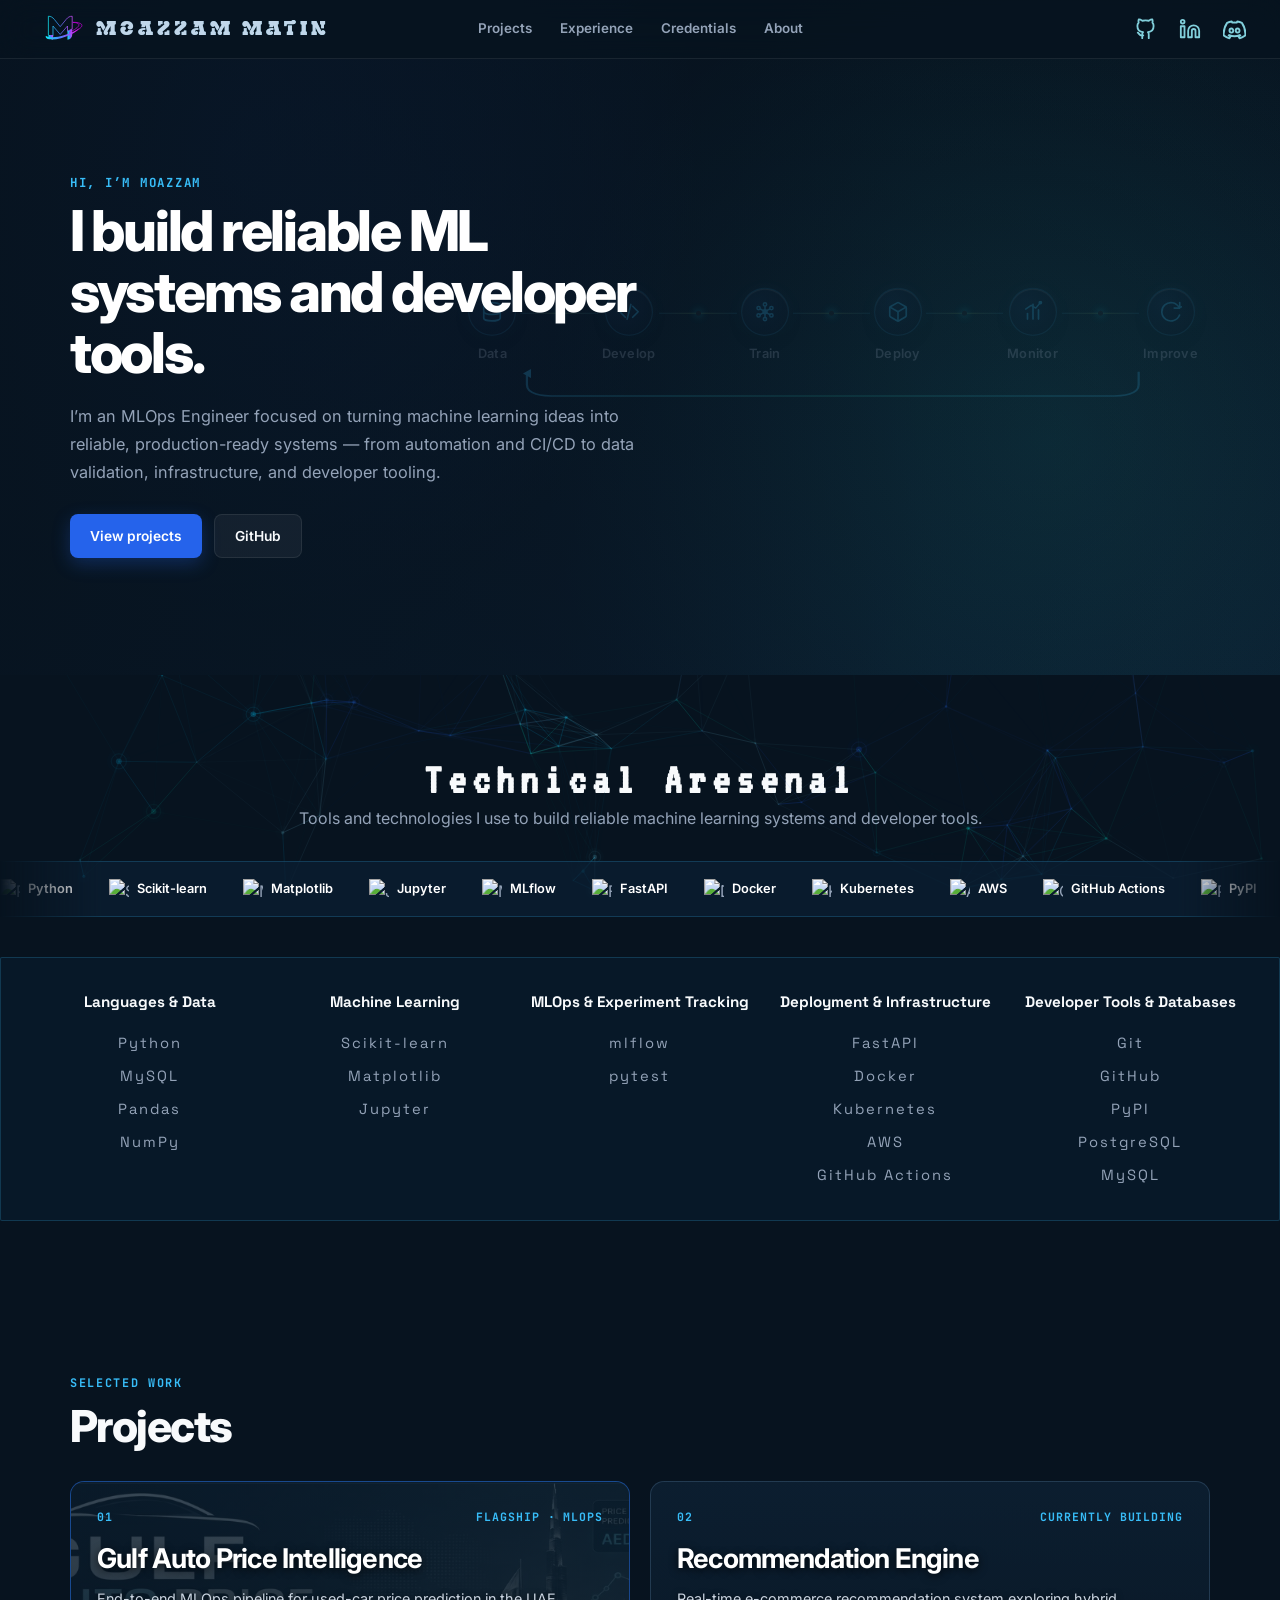
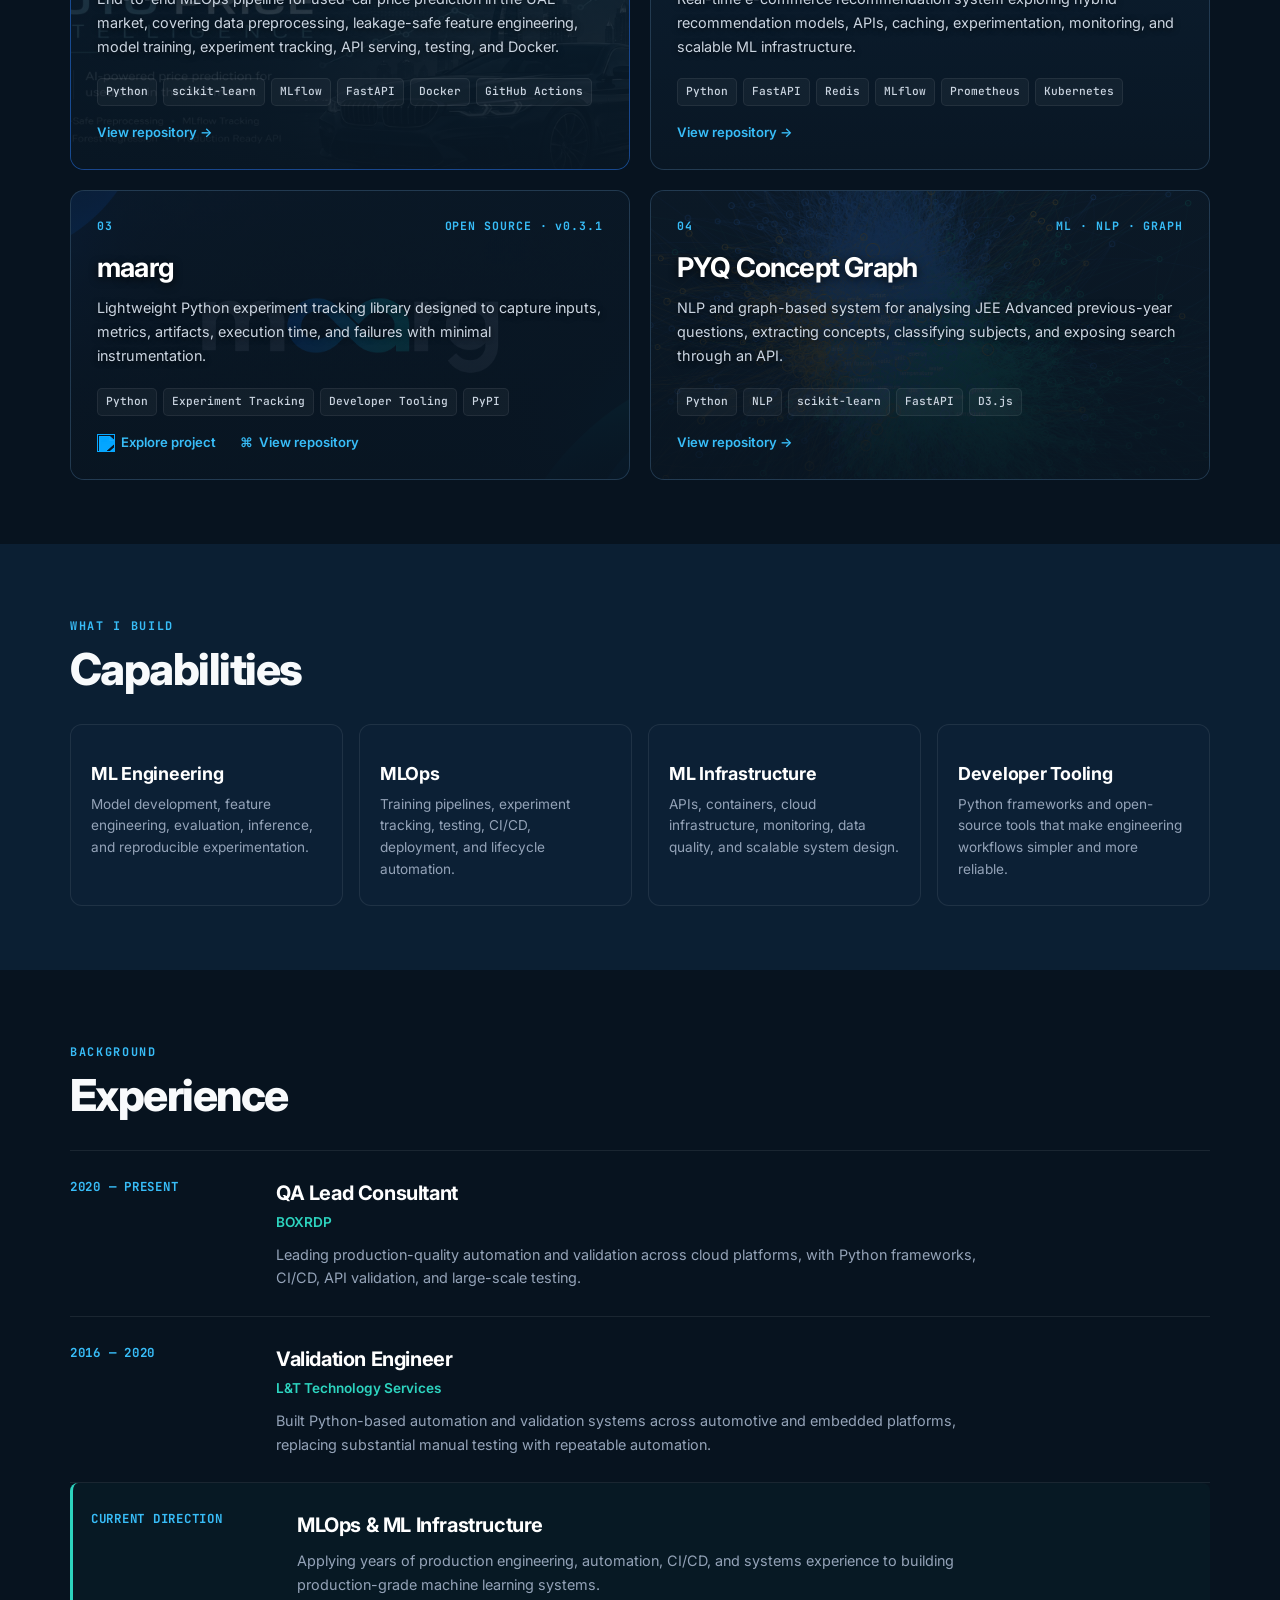
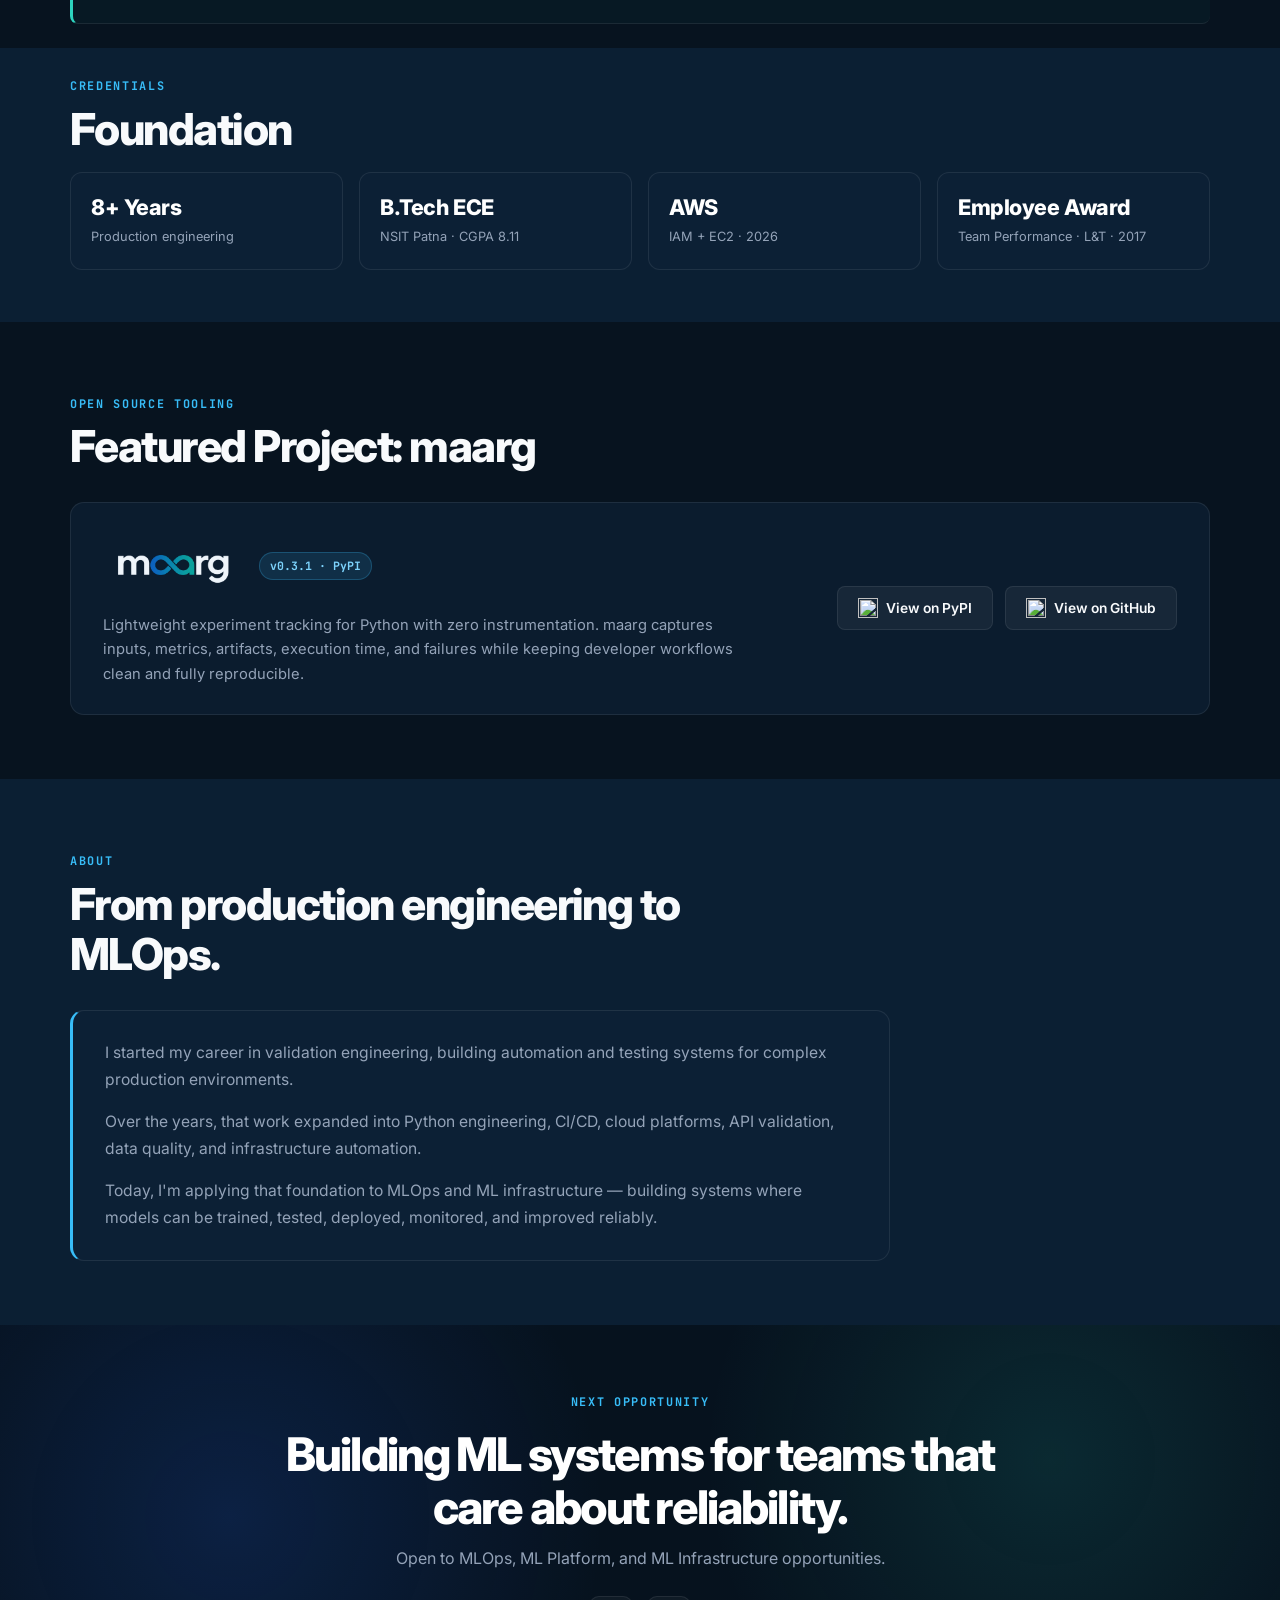
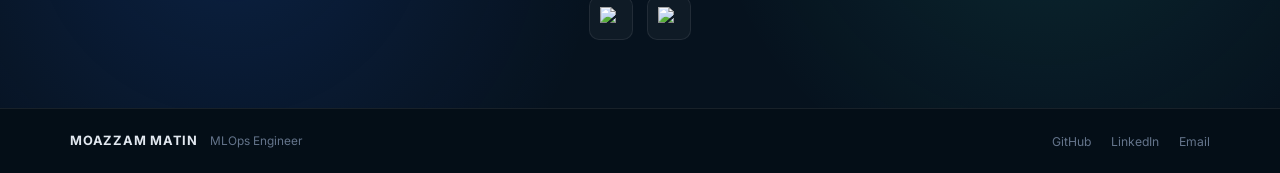
==== commit 141dbb70: "Update portfolio header and background" ====
--- a/index.html
+++ b/index.html
@@ -20,6 +20,8 @@
 </head>
 
 <body>
+    <!-- Shared animated background -->
+    <canvas class="digital-clouds" aria-hidden="true"></canvas>
 
     <header>
         <nav>
@@ -50,15 +52,6 @@
                     <svg viewBox="0 0 24 24" aria-hidden="true">
                         <path d="M16 8a6 6 0 0 1 6 6v7h-4v-7a2 2 0 0 0-4 0v7h-4v-7a6 6 0 0 1 6-6ZM2 9h4v12H2z"/>
                         <circle cx="4" cy="4" r="2"/>
-                    </svg>
-                </a>
-
-                <!-- Email -->
-                <a href="mailto:matin.moazzam01@gmail.com"
-                aria-label="Email" title="Email">
-                    <svg class="mail-icon" viewBox="0 0 24 24" aria-hidden="true">
-                        <rect x="3" y="5" width="18" height="14" rx="2"/>
-                        <path d="m3 7 9 6 9-6"/>
                     </svg>
                 </a>
 
--- a/css/style.css
+++ b/css/style.css
@@ -59,6 +59,22 @@
     overflow-x: hidden;
     -webkit-font-smoothing: antialiased;
     -moz-osx-font-smoothing: grayscale;
+    position: relative;
+}
+
+
+/* =========================================================
+   SHARED DIGITAL CLOUD BACKGROUND
+   ========================================================= */
+
+.digital-clouds {
+    position: fixed;
+    inset: 0;
+    width: 100%;
+    height: 100%;
+    display: block;
+    z-index: 0;
+    pointer-events: none;
 }
 
 a {
@@ -260,10 +276,6 @@
     height: 23px;
 }
 
-.nav-actions a .mail-icon {
-    width: 25px;
-    height: 25px;
-}
 
 .nav-actions a:hover {
     color: #ffffff;
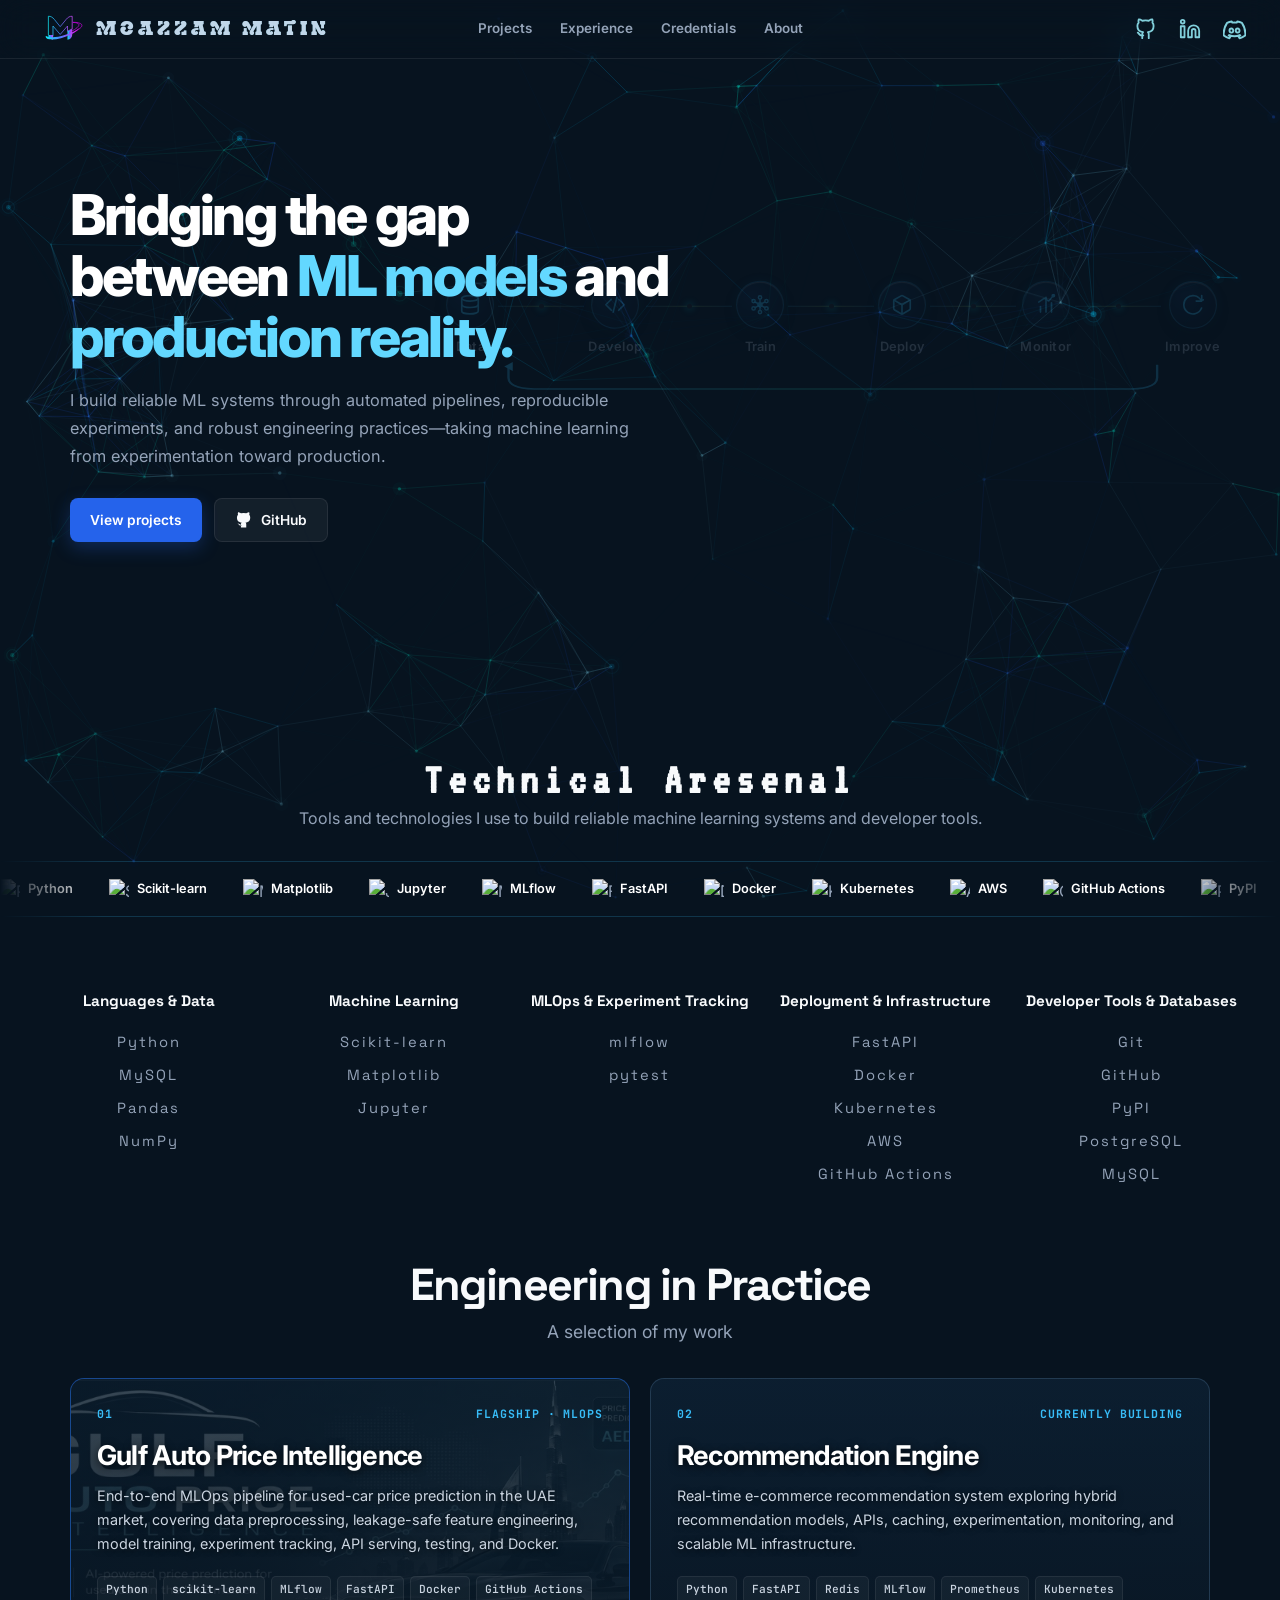
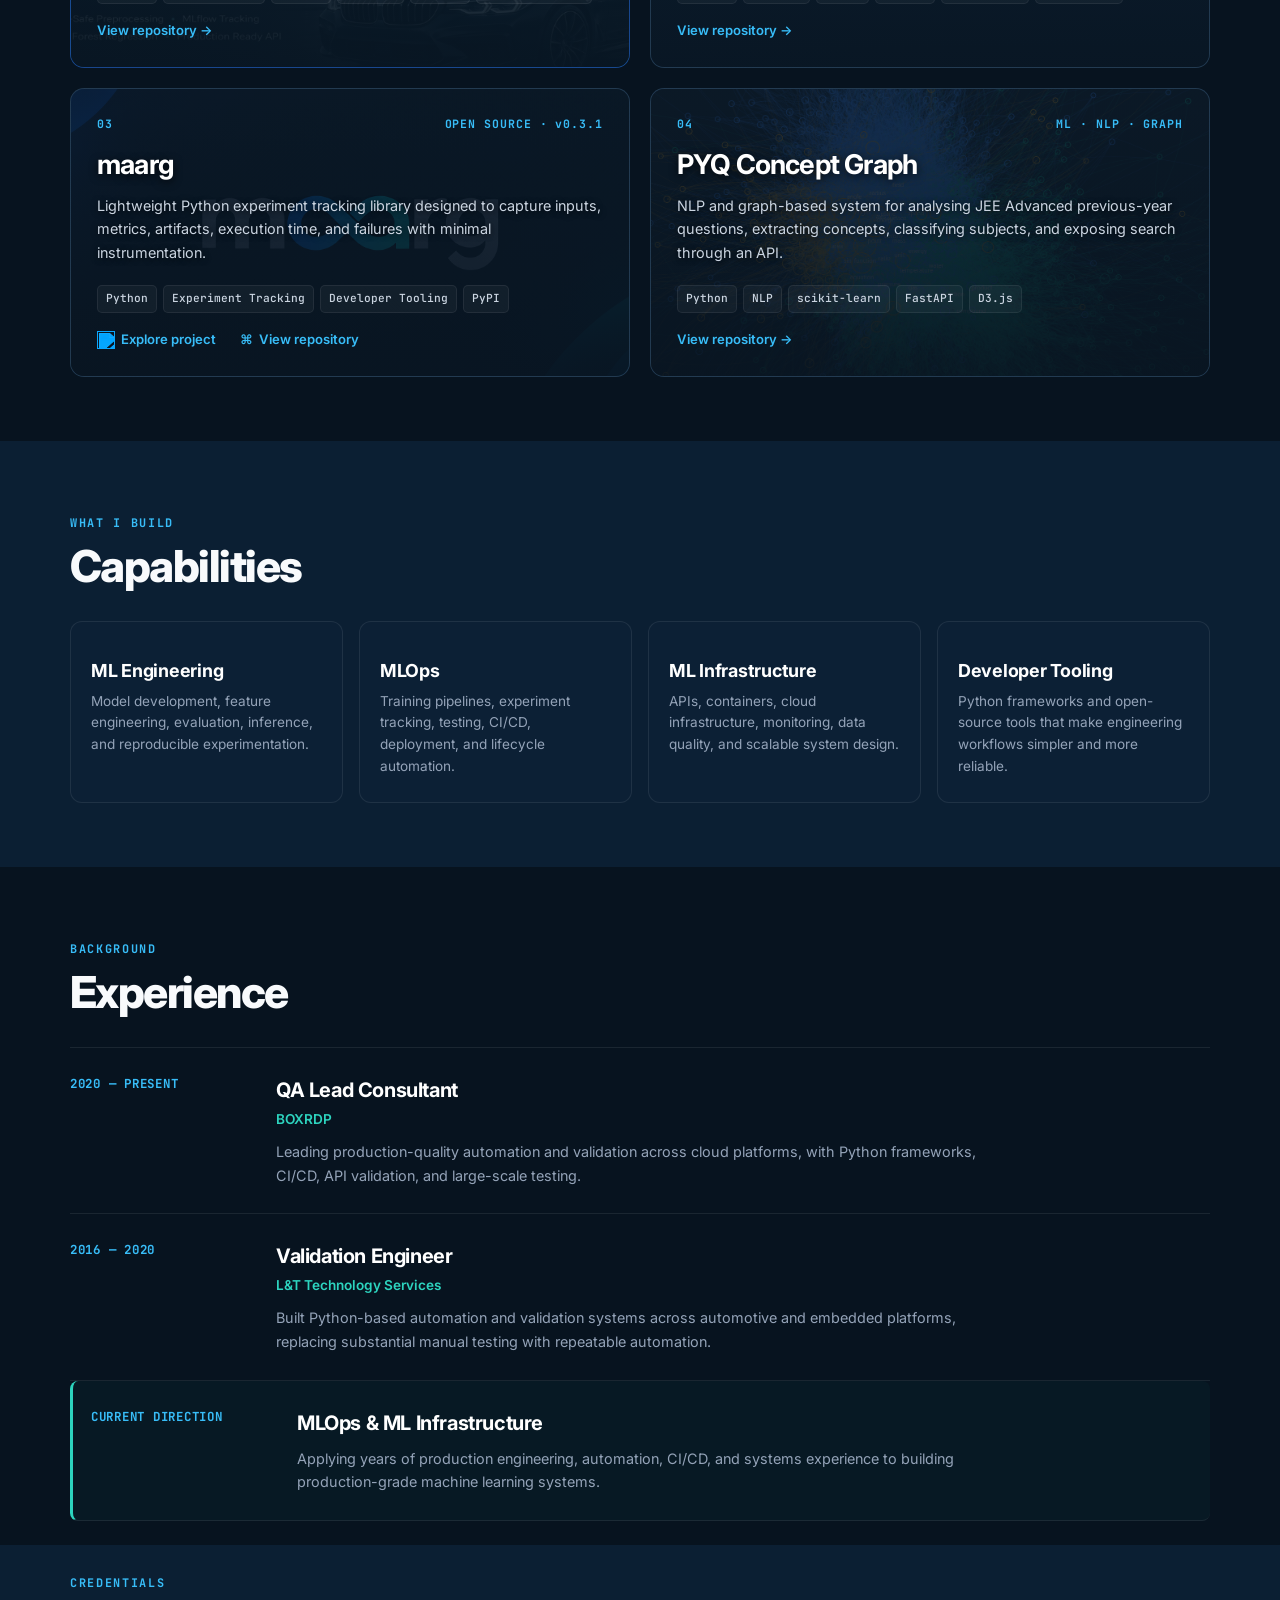
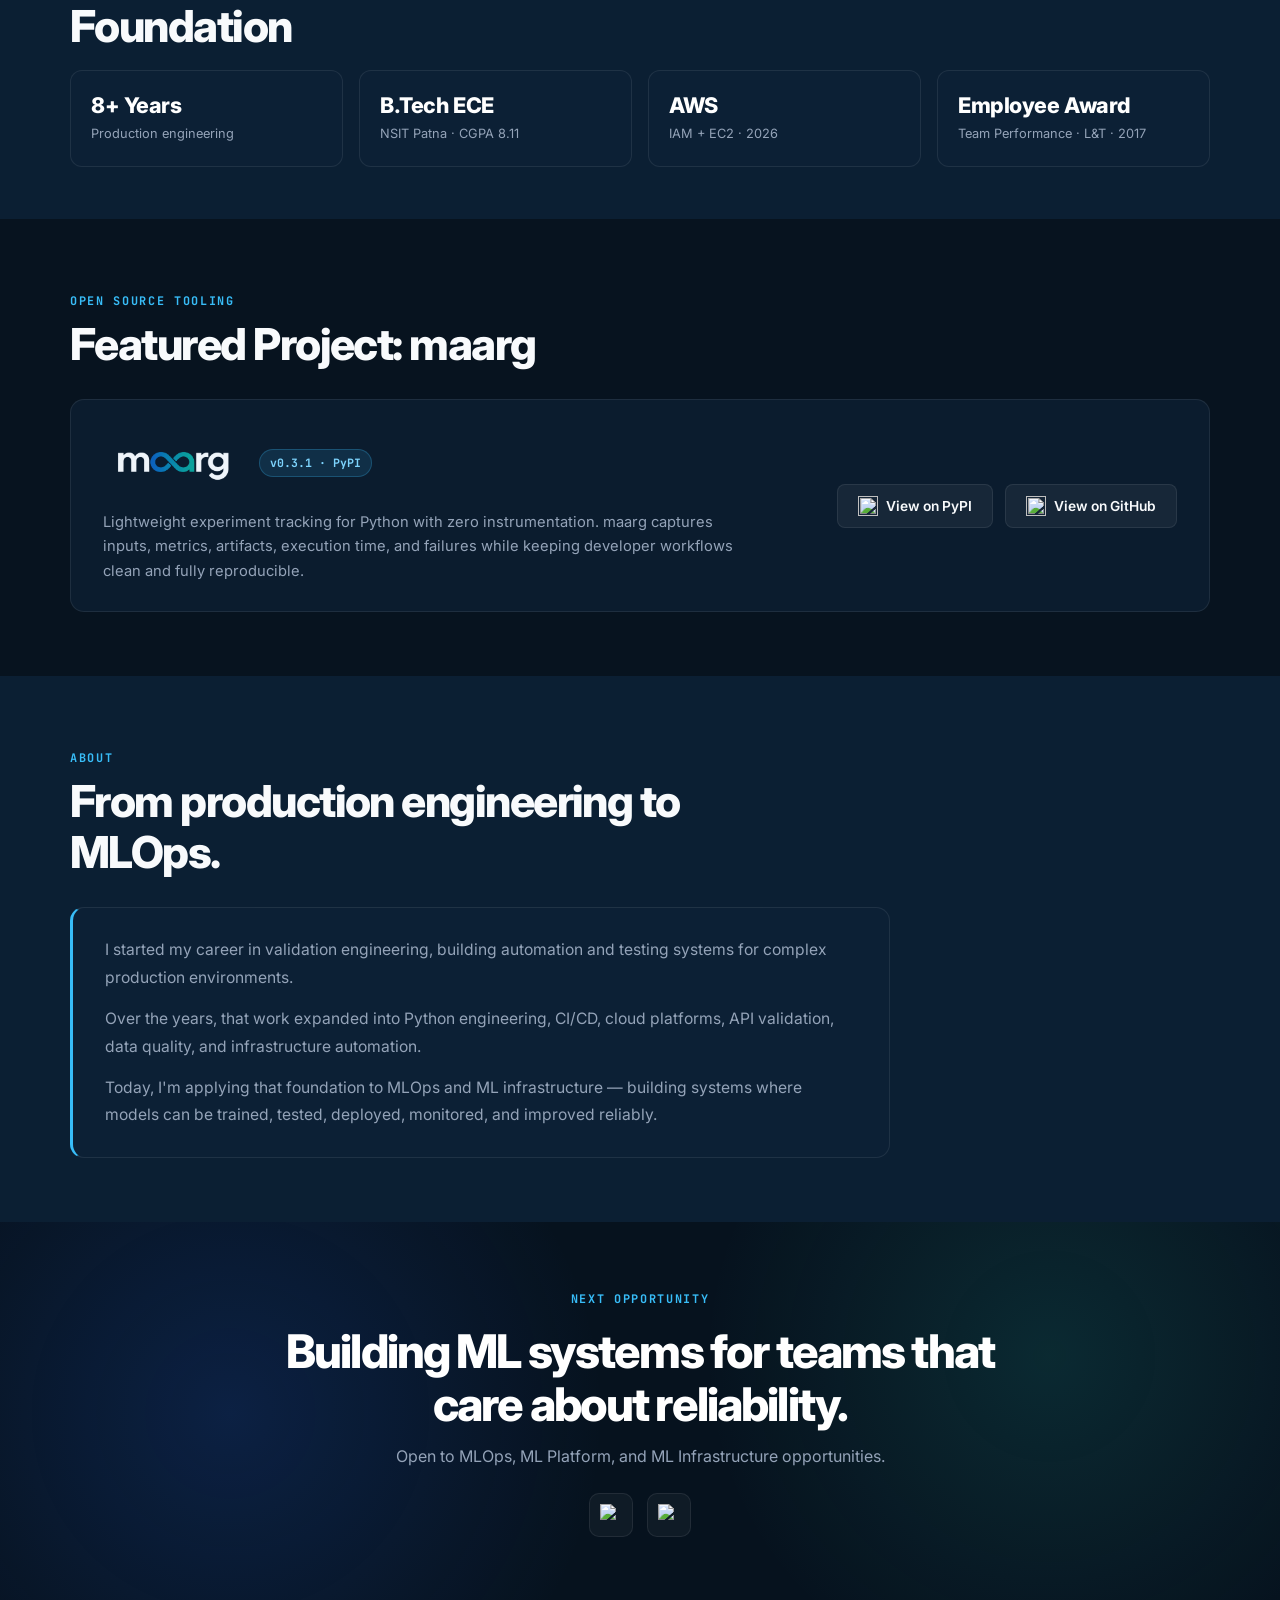
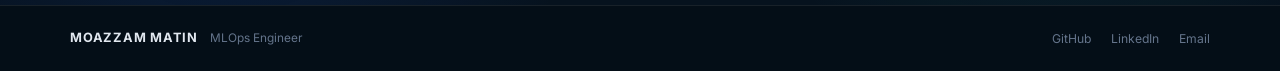
==== commit b5bae04b: "Refine portfolio styling and layout" ====
--- a/index.html
+++ b/index.html
@@ -73,18 +73,17 @@
         <!-- HERO -->
         <section id="hero">
             <div class="hero-content">
-                <p class="eyebrow">HI, I’M MOAZZAM</p>
                 <h1>
-                    I build reliable
-                    ML systems and
-                    developer tools.
+                    Bridging the gap between
+                    <span class="highlight-notebook">ML models</span>
+                    and
+                    <span class="highlight-notebook">production reality.</span>
                 </h1>
 
                 <p class="hero-description">
-                    I’m an MLOps Engineer focused on turning machine learning
-                    ideas into reliable, production-ready systems — from
-                    automation and CI/CD to data validation, infrastructure,
-                    and developer tooling.
+                    I build reliable ML systems through automated pipelines,
+                    reproducible experiments, and robust engineering practices—taking
+                    machine learning from experimentation toward production.
                 </p>
 
                 <div class="hero-actions">
@@ -95,9 +94,12 @@
                     <a
                         href="https://github.com/Moazzam-Matin"
                         target="_blank"
-                        rel="noopener"
+                        rel="noopener noreferrer"
                         class="button button-secondary"
                     >
+                        <svg viewBox="0 0 24 24" aria-hidden="true">
+                            <path d="M9 19c-4.3 1.4-4.3-2.5-6-3m12 6v-3.9a3.4 3.4 0 0 0-.9-2.7c3-.3 6.2-1.5 6.2-6.7A5.2 5.2 0 0 0 19 5.1a4.8 4.8 0 0 0-.1-3.5S17.7 1.3 15 3a13.4 13.4 0 0 0-7 0C5.3 1.3 4.1 1.6 4.1 1.6A4.8 4.8 0 0 0 4 5.1a5.2 5.2 0 0 0-1.4 3.6c0 5.2 3.2 6.4 6.2 6.7a3.4 3.4 0 0 0-.9 2.7V22"/>
+                        </svg>
                         GitHub
                     </a>
                 </div>
@@ -476,8 +478,8 @@
         <section id="projects" class="section">
 
             <div class="section-heading">
-                <p class="eyebrow">SELECTED WORK</p>
-                <h2>Projects</h2>
+                <h2>Engineering in Practice</h2>
+                <p>A selection of my work</p>
             </div>
 
             <div class="projects-grid">
--- a/css/style.css
+++ b/css/style.css
@@ -108,10 +108,6 @@
     margin-bottom: 30px;
 }
 
-.technical-arsenal {
-    padding: 80px 0;
-}
-
 .eyebrow {
     font-family: var(--font-mono);
     font-size: 0.74rem;
@@ -143,7 +139,7 @@
     left: 0;
     right: 0;
     z-index: 1000;
-    background: var(--bg-glass);
+    background: transparent;
     border-bottom: 1px solid var(--border);
     backdrop-filter: blur(16px);
     -webkit-backdrop-filter: blur(16px);
@@ -279,6 +275,7 @@
 
 .nav-actions a:hover {
     color: #ffffff;
+    transform: translateY(-2px);
 }
 
 /* =========================================================
@@ -290,27 +287,9 @@
     padding: 104px max(24px, calc((100vw - var(--max-width)) / 2)) 52px;
     display: flex;
     align-items: center;
-    background:
-        radial-gradient(circle at 18% 22%, rgba(37, 99, 235, 0.18) 0%, transparent 40%),
-        radial-gradient(circle at 82% 65%, rgba(45, 212, 190, 0.12) 0%, transparent 45%),
-        linear-gradient(180deg, #07131F 0%, #0B1F33 100%);
+    background: transparent;
     position: relative;
     overflow: hidden;
-}
-
-#hero::after {
-    content: "";
-    position: absolute;
-    inset: 0;
-    background: linear-gradient(
-        90deg,
-        rgba(7, 19, 31, 0.92) 0%,
-        rgba(7, 19, 31, 0.68) 42%,
-        rgba(7, 19, 31, 0.30) 72%,
-        rgba(7, 19, 31, 0.18) 100%
-    );
-    pointer-events: none;
-    z-index: 1;
 }
 
 .hero-content {
@@ -330,6 +309,10 @@
     letter-spacing: -0.04em;
     font-weight: 800;
     color: #FFFFFF;
+}
+
+.highlight-notebook {
+    color: #63d8ff;
 }
 
 .hero-description {
@@ -388,8 +371,23 @@
 
 .button-secondary:hover {
     background: rgba(255, 255, 255, 0.10);
-    border-color: var(--border-light);
+    border-color: var(--blue-dark);
     color: #FFFFFF;
+}
+
+.hero-actions .button-secondary {
+    display: inline-flex;
+    align-items: center;
+    justify-content: center;
+    gap: 8px;
+}
+
+.hero-actions .button-secondary svg {
+    display: block;
+    width: 18px;
+    height: 18px;
+    flex-shrink: 0;
+    fill: currentColor;
 }
 
 /* =========================================================
@@ -402,7 +400,7 @@
     top: 50%;
     right: max(20px, calc((100vw - var(--max-width)) / 2 - 20px));
     width: min(900px, 62vw);
-    padding: 42px 32px 28px;
+    padding: 10px;
     border: 0;
     border-radius: 0;
     background: transparent;
@@ -551,7 +549,7 @@
     padding: 14px 0;
     display: flex;
     align-items: center;
-    background: rgba(11, 31, 51, 0.75);
+    /*background: rgba(11, 31, 51, 0.75);*/
     border-top: 1px solid rgba(56, 189, 248, 0.2);
     border-bottom: 1px solid rgba(56, 189, 248, 0.2);
     overflow: hidden;
@@ -571,7 +569,14 @@
     );
 }
 
-
+/* =========================================================
+   TECHNICAL ARSENAL
+   ========================================================= */
+
+.technical-arsenal {
+    padding: 80px 0;
+    padding-bottom: 20px;
+}
 
 .technical-arsenal .section-heading {
     width: 100%;
@@ -595,8 +600,8 @@
     row-gap: 24px;
     margin-top: 40px;
     padding: 32px;
-    background: rgba(11, 31, 51, 0.45);
-    border: 1px solid rgba(56, 189, 248, 0.2);
+    /*background: rgba(11, 31, 51, 0.45);
+    border: 1px solid rgba(56, 189, 248, 0.2);*/
     border-radius: 2px;
     font-family: "Space Grotesk", sans-serif;
     letter-spacing: 2px;
@@ -703,6 +708,29 @@
 
 #projects {
     background: var(--bg-main);
+    padding-top: 20px;
+}
+
+#projects .section-heading {
+    width: 100%;
+    max-width: 100%;
+    text-align: center;
+    margin: 0 auto 32px;
+}
+
+#projects .section-heading h2 {
+    font-family: "Space Grotesk", sans-serif;
+    font-size: clamp(2rem, 4vw, 2.8rem);
+    font-weight: 700;
+    letter-spacing: -0.04em;
+    margin-bottom: 8px;
+}
+
+#projects .section-heading p {
+    color: var(--text-secondary);
+    font-size: 1.1rem;
+    line-height: 1.6;
+    margin: 0;
 }
 
 .projects-grid {
